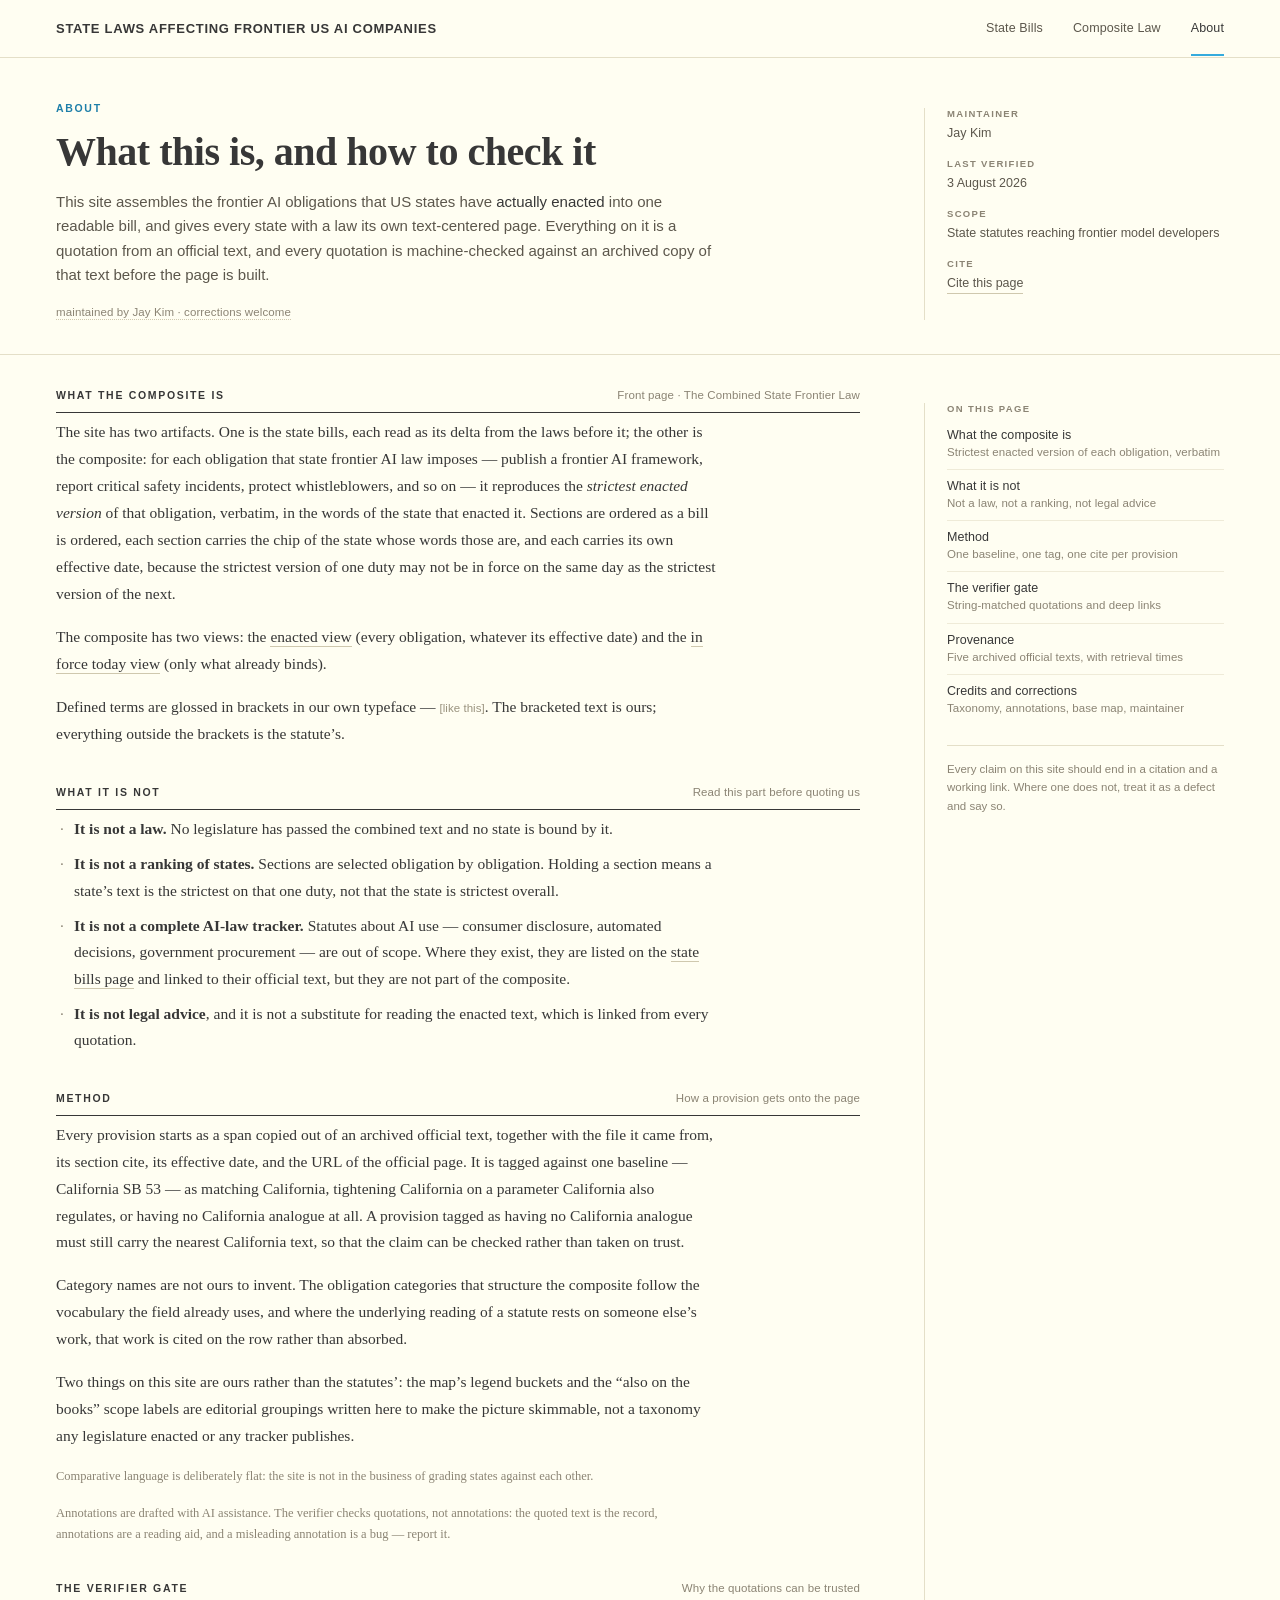
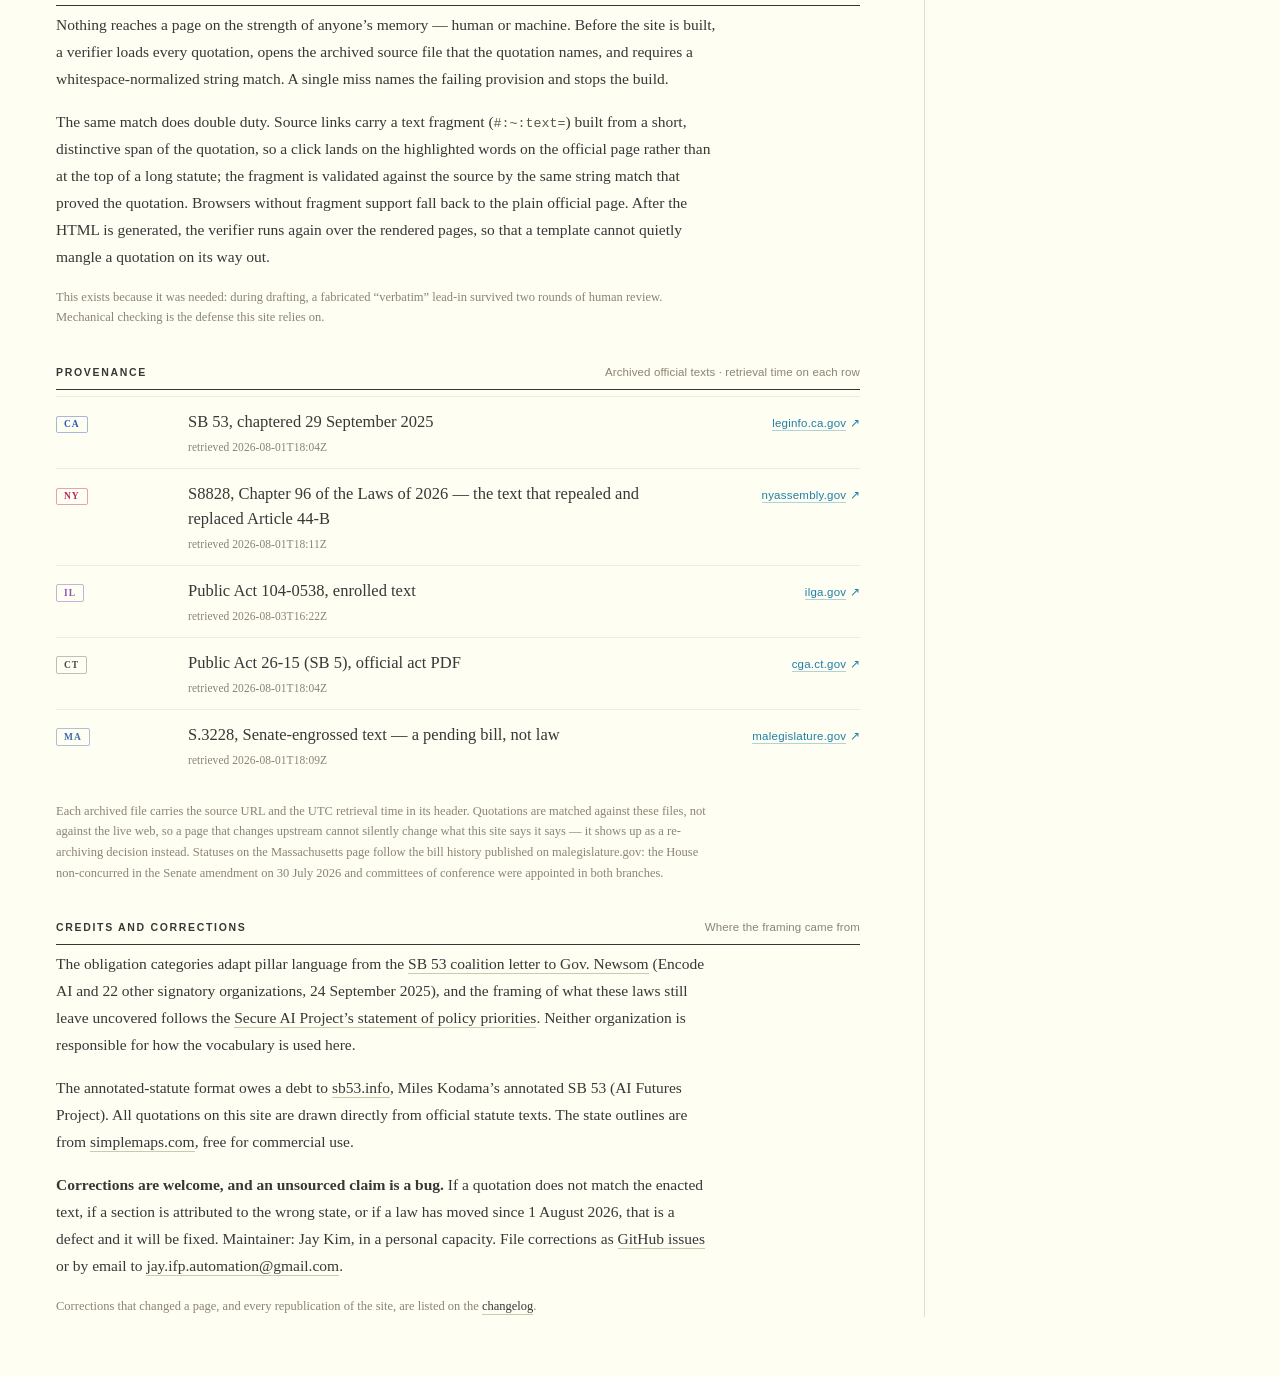
==== about.html @ ce95ef65 "publish: one-way sync from lawmap/v2/site/ (2026-08-03 20:20 EDT)" ====
<!doctype html><html lang="en"><head><meta charset="utf-8">
<meta name="viewport" content="width=device-width, initial-scale=1">
<title>About &mdash; State Laws Affecting Frontier US AI Companies</title>
<meta name="description" content="What the combined state frontier law is and is not, where every quotation comes from, and how the quote verifier works.">
<link rel="stylesheet" href="assets/site.css">
<link rel="stylesheet" href="assets/byline.css">
<link rel="stylesheet" href="assets/mobile.css">
</head><body>

<div class="chrome">
  <div class="wordmark">State&nbsp;Laws Affecting Frontier&nbsp;US AI&nbsp;Companies</div>
  <nav>
    <a class="" href="index.html">State Bills</a>
    <a class="" href="composite.html">Composite Law</a>
    <a class="on" href="about.html">About</a>
  </nav>
</div>

<div class="mast">
  <div>
    <div class="eyebrow">About</div>
    <h1>What this is, and how to check it</h1>
    <div class="dek">This site assembles the frontier AI obligations that US states have <b>actually enacted</b> into one readable bill, and gives every state with a law its own text-centered page. Everything on it is a quotation from an official text, and every quotation is machine-checked against an archived copy of that text before the page is built.</div>
  <div class="byline" id="fb-byline">
  <button class="byline-t" id="fb-open" type="button" aria-expanded="false">maintained by Jay Kim &middot; corrections welcome</button>
  <div class="byline-card">
    <div class="byline-who">Jay Kim</div>
    <p class="byline-creed">An unsourced claim is a bug.</p>
    <p class="byline-ways"><a href="https://github.com/JayIoAurelius/frontier-ai-state-laws/issues">File a GitHub issue</a><span class="sep">&middot;</span><a href="mailto:jay.ifp.automation@gmail.com">jay.ifp.automation@gmail.com</a></p>
    <label class="byline-lab" for="fb-text">Or send a note from this page</label>
    <textarea id="fb-text" rows="3" placeholder="What is wrong, and where?"></textarea>
    <input id="fb-hp" type="text" tabindex="-1" autocomplete="off" aria-hidden="true">
    <button class="byline-send" id="fb-send" type="button">Send</button>
    <p class="byline-status" id="fb-status" role="status" aria-live="polite"></p>
  </div>
</div>
  </div>
  <dl class="meta">
    <dt>Maintainer</dt><dd>Jay Kim</dd>
    <dt>Last verified</dt><dd data-verified-stamp>1 August 2026</dd>
    <dt>Scope</dt><dd>State statutes reaching frontier model developers</dd>
    <dt>Cite</dt><dd><details class="citeblk">
  <summary class="cite-t">Cite this page</summary>
  <div class="cite-body">
    <p class="cite-line" id="cite-line">Frontier State Law (frontierstatelaw.com), What this is, and how to check it, verified <span data-verified-stamp>1 August 2026</span><span data-accessed-stamp hidden></span>. https://frontierstatelaw.com/about.html</p>
    <button class="citecopy" type="button" data-copy-target="cite-line">Copy citation</button>
    <pre class="cite-bib" id="cite-bib">@misc{frontierstatelaw-about,
  author  = {{Frontier State Law}},
  title   = {What this is, and how to check it},
  year    = {2026},
  url     = {https://frontierstatelaw.com/about.html},
  note    = {Verified <span data-verified-stamp>1 August 2026</span>},<span data-accessed-line hidden></span>
}</pre>
    <button class="citecopy" type="button" data-copy-target="cite-bib">Copy BibTeX</button>
  </div>
</details></dd>
  </dl>
</div>

<div class="board">
  <div>

    <div class="block" id="is">
      <div class="sec-label"><h2>What the composite is</h2>
        <span>Front page &middot; The Combined State Frontier Law</span></div>
      <div class="prose">
        <p>The site has two artifacts. One is the state bills, each read as its delta from the laws before it; the other is the composite: for each obligation that state frontier AI law imposes &mdash; publish a frontier AI framework, report critical safety incidents, protect whistleblowers, and so on &mdash; it reproduces the <em>strictest enacted version</em> of that obligation, verbatim, in the words of the state that enacted it. Sections are ordered as a bill is ordered, each section carries the chip of the state whose words those are, and each carries its own effective date, because the strictest version of one duty may not be in force on the same day as the strictest version of the next.</p>
        <p>The composite has two views: the <a href="composite.html">enacted view</a> (every obligation, whatever its effective date) and the <a href="in-force.html">in force today view</a> (only what already binds).</p>
        <p>Defined terms are glossed in brackets in our own typeface &mdash; <span class="gloss">[like this]</span>. The bracketed text is ours; everything outside the brackets is the statute&rsquo;s.</p>
      </div>
    </div>

    <div class="block" id="isnot">
      <div class="sec-label"><h2>What it is not</h2><span>Read this part before quoting us</span></div>
      <div class="prose">
        <ul>
          <li><b>It is not a law.</b> No legislature has passed the combined text and no state is bound by it.</li>
          <li><b>It is not a ranking of states.</b> Sections are selected obligation by obligation. Holding a section means a state&rsquo;s text is the strictest on that one duty, not that the state is strictest overall.</li>
          <li><b>It is not a complete AI-law tracker.</b> Statutes about AI use &mdash; consumer disclosure, automated decisions, government procurement &mdash; are out of scope. Where they exist, they are listed on the <a href="index.html">state bills page</a> and linked to their official text, but they are not part of the composite.</li>
          <li><b>It is not legal advice</b>, and it is not a substitute for reading the enacted text, which is linked from every quotation.</li>
        </ul>
      </div>
    </div>

    <div class="block" id="method">
      <div class="sec-label"><h2>Method</h2><span>How a provision gets onto the page</span></div>
      <div class="prose">
        <p>Every provision starts as a span copied out of an archived official text, together with the file it came from, its section cite, its effective date, and the URL of the official page. It is tagged against one baseline &mdash; California SB 53 &mdash; as matching California, tightening California on a parameter California also regulates, or having no California analogue at all. A provision tagged as having no California analogue must still carry the nearest California text, so that the claim can be checked rather than taken on trust.</p>
        <p>Category names are not ours to invent. The obligation categories that structure the composite follow the vocabulary the field already uses, and where the underlying reading of a statute rests on someone else&rsquo;s work, that work is cited on the row rather than absorbed.</p>
        <p>Two things on this site are ours rather than the statutes&rsquo;: the map&rsquo;s legend buckets and the &ldquo;also on the books&rdquo; scope labels are editorial groupings written here to make the picture skimmable, not a taxonomy any legislature enacted or any tracker publishes.</p>
        <p class="small">Comparative language is deliberately flat: the site is not in the business of grading states against each other.</p>
        <p class="small">Annotations are drafted with AI assistance. The verifier checks quotations, not annotations: the quoted text is the record, annotations are a reading aid, and a misleading annotation is a bug &mdash; report it.</p>
      </div>
    </div>

    <div class="block" id="gate">
      <div class="sec-label"><h2>The verifier gate</h2><span>Why the quotations can be trusted</span></div>
      <div class="prose">
        <p>Nothing reaches a page on the strength of anyone&rsquo;s memory &mdash; human or machine. Before the site is built, a verifier loads every quotation, opens the archived source file that the quotation names, and requires a whitespace-normalized string match. A single miss names the failing provision and stops the build.</p>
        <p>The same match does double duty. Source links carry a text fragment (<code>#:~:text=</code>) built from a short, distinctive span of the quotation, so a click lands on the highlighted words on the official page rather than at the top of a long statute; the fragment is validated against the source by the same string match that proved the quotation. Browsers without fragment support fall back to the plain official page. After the HTML is generated, the verifier runs again over the rendered pages, so that a template cannot quietly mangle a quotation on its way out.</p>
        <p class="small">This exists because it was needed: during drafting, a fabricated &ldquo;verbatim&rdquo; lead-in survived two rounds of human review. Mechanical checking is the defense this site relies on.</p>
      </div>
    </div>

    <div class="block" id="provenance">
      <div class="sec-label"><h2>Provenance</h2>
        <span>Archived official texts &middot; retrieval time on each row</span></div>

      <div class="sum-row">
        <div><span class="chip ca">CA</span></div>
        <div class="sum-t">SB 53, chaptered 29 September 2025
          <span class="sub">retrieved 2026-08-01T18:04Z</span></div>
        <a class="sum-l" href="https://leginfo.legislature.ca.gov/faces/billTextClient.xhtml?bill_id=202520260SB53"><u>leginfo.ca.gov</u> &#8599;</a>
      </div>

      <div class="sum-row">
        <div><span class="chip ny">NY</span></div>
        <div class="sum-t">S8828, Chapter 96 of the Laws of 2026 &mdash; the text that repealed and replaced Article 44-B
          <span class="sub">retrieved 2026-08-01T18:11Z</span></div>
        <a class="sum-l" href="https://nyassembly.gov/leg/?default_fld=&amp;leg_video=&amp;bn=S08828&amp;term=2025&amp;Text=Y"><u>nyassembly.gov</u> &#8599;</a>
      </div>

      <div class="sum-row">
        <div><span class="chip il">IL</span></div>
        <div class="sum-t">Public Act 104-0538, enrolled text
          <span class="sub">retrieved 2026-08-03T16:22Z</span></div>
        <a class="sum-l" href="https://www.ilga.gov/documents/legislation/PublicActs/104/104-0538.htm"><u>ilga.gov</u> &#8599;</a>
      </div>

      <div class="sum-row">
        <div><span class="chip ct">CT</span></div>
        <div class="sum-t">Public Act 26-15 (SB 5), official act PDF
          <span class="sub">retrieved 2026-08-01T18:04Z</span></div>
        <a class="sum-l" href="https://www.cga.ct.gov/2026/ACT/PA/PDF/2026PA-00015-R00SB-00005-PA.PDF"><u>cga.ct.gov</u> &#8599;</a>
      </div>

      <div class="sum-row">
        <div><span class="chip ma">MA</span></div>
        <div class="sum-t">S.3228, Senate-engrossed text &mdash; a pending bill, not law
          <span class="sub">retrieved 2026-08-01T18:09Z</span></div>
        <a class="sum-l" href="https://malegislature.gov/Bills/194/S3228/Senate/Bill/Text"><u>malegislature.gov</u> &#8599;</a>
      </div>

      <div class="prose" style="margin-top:20px">
        <p class="small">Each archived file carries the source URL and the UTC retrieval time in its header. Quotations are matched against these files, not against the live web, so a page that changes upstream cannot silently change what this site says it says &mdash; it shows up as a re-archiving decision instead. Statuses on the Massachusetts page follow the bill history published on malegislature.gov: the House non-concurred in the Senate amendment on 30 July 2026 and committees of conference were appointed in both branches.</p>
      </div>
    </div>

    <div class="block" id="credits">
      <div class="sec-label"><h2>Credits and corrections</h2><span>Where the framing came from</span></div>
      <div class="prose">
        <p>The obligation categories adapt pillar language from the <a href="https://encodeai.org/wp-content/uploads/2025/09/SB-53-Coalition-Letter-9_24_2025.pdf">SB 53 coalition letter to Gov. Newsom</a> (Encode AI and 22 other signatory organizations, 24 September 2025), and the framing of what these laws still leave uncovered follows the <a href="https://secureaiproject.org/about">Secure AI Project&rsquo;s statement of policy priorities</a>. Neither organization is responsible for how the vocabulary is used here.</p>
        <p>The annotated-statute format owes a debt to <a href="https://sb53.info/">sb53.info</a>, Miles Kodama&rsquo;s annotated SB 53 (AI Futures Project). All quotations on this site are drawn directly from official statute texts. The state outlines are from <a href="https://simplemaps.com/resources/svg-license">simplemaps.com</a>, free for commercial use.</p>
        <p><b>Corrections are welcome, and an unsourced claim is a bug.</b> If a quotation does not match the enacted text, if a section is attributed to the wrong state, or if a law has moved since 1 August 2026, that is a defect and it will be fixed. Maintainer: Jay Kim, in a personal capacity. File corrections as <a href="https://github.com/JayIoAurelius/frontier-ai-state-laws/issues">GitHub issues</a> or by email to <a href="mailto:jay.ifp.automation@gmail.com">jay.ifp.automation@gmail.com</a>.</p>
        <p class="small">Corrections that changed a page, and every republication of the site, are listed on the <a href="changelog.html">changelog</a>.</p>
      </div>
    </div>

  </div>

  <div class="legend">
    <h3>On this page</h3>
    <a class="jump" href="#is">What the composite is
      <span class="w">Strictest enacted version of each obligation, verbatim</span></a>
    <a class="jump" href="#isnot">What it is not
      <span class="w">Not a law, not a ranking, not legal advice</span></a>
    <a class="jump" href="#method">Method
      <span class="w">One baseline, one tag, one cite per provision</span></a>
    <a class="jump" href="#gate">The verifier gate
      <span class="w">String-matched quotations and deep links</span></a>
    <a class="jump" href="#provenance">Provenance
      <span class="w">Five archived official texts, with retrieval times</span></a>
    <a class="jump" href="#credits">Credits and corrections
      <span class="w">Taxonomy, annotations, base map, maintainer</span></a>
    <div class="lnote">Every claim on this site should end in a citation and a working link. Where one does not, treat it as a defect and say so.</div>
  </div>
</div>

<script id="feedback">
(function () {
  var root = document.getElementById("fb-byline");
  var trig = document.getElementById("fb-open");
  if (root && trig && root.classList && root.contains) {
    /* Take the open state off the CSS: .byline-js turns the hover and
       focus-within rules off, so nothing fights the toggle. */
    root.classList.add("byline-js");
    var open = false;
    var setOpen = function (next) {
      open = next;
      if (next) { root.classList.add("is-open"); } else { root.classList.remove("is-open"); }
      trig.setAttribute("aria-expanded", next ? "true" : "false");
    };
    trig.addEventListener("click", function () { setOpen(!open); });
    document.addEventListener("click", function (e) {
      // The trigger's own handler has already run; the card is inside root, so
      // this closes on outside clicks only.
      if (open && !root.contains(e.target)) { setOpen(false); }
    });
    document.addEventListener("keydown", function (e) {
      if (open && (e.key === "Escape" || e.key === "Esc")) { setOpen(false); trig.focus(); }
    });
  }

  var box = document.getElementById("fb-text");
  var send = document.getElementById("fb-send");
  var out = document.getElementById("fb-status");
  var hp = document.getElementById("fb-hp");
  if (!box || !send || !out || typeof fetch !== "function") return;
  var FAILED = 'Could not send. Please <a href="https://github.com/JayIoAurelius/frontier-ai-state-laws/issues">file a GitHub issue</a>'
    + ' or email <a href="mailto:jay.ifp.automation@gmail.com">jay.ifp.automation@gmail.com</a>.';
  send.addEventListener("click", function () {
    var comment = box.value.trim();
    if (!comment) { out.textContent = "Type a note first."; return; }
    send.disabled = true;
    out.textContent = "Sending\u2026";
    fetch("https://jayiomini.tail2094be.ts.net:8443/feedback", {
      method: "POST",
      headers: { "Content-Type": "application/json" },
      body: JSON.stringify({
        page: location.pathname,
        section: null,
        comment: comment,
        website: hp ? hp.value : ""
      })
    }).then(function (r) {
      return r.json().then(function (d) { return r.ok && d && d.ok === true; },
        function () { return false; });
    }).catch(function () {
      return false;
    }).then(function (accepted) {
      if (accepted) {
        box.value = "";
        out.textContent = "Sent \u2014 thank you.";
      } else {
        out.innerHTML = FAILED;
      }
      send.disabled = false;
    });
  });
})();
</script>
<script id="verified">
(function () {
  var MONTHS = ["January", "February", "March", "April", "May", "June", "July",
    "August", "September", "October", "November", "December"];
  function longDate(iso) {
    var m = /^(\d{4})-(\d{2})-(\d{2})$/.exec(iso || "");
    if (!m) return null;
    var mo = MONTHS[Number(m[2]) - 1];
    return mo ? Number(m[3]) + " " + mo + " " + m[1] : null;
  }
  fetch("/verified.json", { cache: "no-store" })
    .then(function (r) { return r.ok ? r.json() : null; })
    .then(function (j) {
      if (!j) return;
      var d = longDate(j.last_verified);
      if (d) {
        var stamps = document.querySelectorAll("[data-verified-stamp]");
        for (var i = 0; i < stamps.length; i++) stamps[i].textContent = d;
      }
      if (j.ma_status) {
        var chips = document.querySelectorAll("[data-ma-status]");
        for (var k = 0; k < chips.length; k++)
          chips[k].setAttribute("title", j.ma_status);
      }
    })
    .catch(function () {});
})();
</script>
<script id="cite">
(function () {
  var MONTHS = ["January", "February", "March", "April", "May", "June", "July",
    "August", "September", "October", "November", "December"];
  var now = new Date();
  var pad = function (n) { return (n < 10 ? "0" : "") + n; };
  var human = now.getDate() + " " + MONTHS[now.getMonth()] + " " + now.getFullYear();
  var iso = now.getFullYear() + "-" + pad(now.getMonth() + 1) + "-" + pad(now.getDate());
  var show = function (sel, value) {
    var all = document.querySelectorAll(sel);
    for (var i = 0; i < all.length; i++) {
      all[i].textContent = value;
      all[i].removeAttribute("hidden");
    }
  };
  show("[data-accessed-stamp]", ", accessed " + human);
  show("[data-accessed-line]", "\n  urldate = {" + iso + "},");

  if (!navigator.clipboard) return;
  var buttons = document.querySelectorAll("button[data-copy-target]");
  Array.prototype.forEach.call(buttons, function (b) {
    b.addEventListener("click", function () {
      var target = document.getElementById(b.getAttribute("data-copy-target"));
      if (!target) return;
      navigator.clipboard.writeText(target.textContent.trim()).then(function () {
        if (b.dataset.busy) return;
        b.dataset.busy = "1";
        var was = b.textContent;
        b.textContent = "Copied";
        setTimeout(function () { b.textContent = was; delete b.dataset.busy; }, 1600);
      });
    });
  });
})();
</script>
</body></html>
---- assets/site.css ----
/* ==========================================================================
   LAWMAP v2 — frozen design system.
   Extracted (not invented) from mockups/mock1e_composite.html (composite),
   mock3e_textspine.html (bill page), mock4b_map.html (map), mock_shared.css.
   PNG ground truth: mock1e.png, mock3e.png, mock4b.png.
   Typography per Inputs/IFP_Brand/BRAND.md: Tiempos Text = statute + display,
   Söhne = navigation, labels, chips, anything editorial (never statute text).
   Fonts are licensed and gitignored: referenced by relative path out of the
   ========================================================================== */


/* ---------- tokens (IFP palette: off-white #FFFEF2, rich black #373737,
   light blue #41C4FC/#35ABDD, dark blue #2658B9, mulberry #B52964) ---------- */
:root{
  --off:#FFFEF2; --panel:#F7F4E2; --ink:#373737;
  --ink-2:#5C574C; --ink-3:#8B8474; --rule:#E4DFC8; --rule-2:#EFEBD8;
  --blue:#41C4FC; --blue-d:#35ABDD; --blue-ink:#1E7FA9;
  --ca:#2658B9; --ny:#B52964; --il:#8A56B5; --ct:#4A4A4A; --ma:#3F6BAE; --green:#3F7A4E;
  --m-full:#3F6BAE; --m-on:#2E5B9E; --m-partial:#9DB6D9; --m-usage:#C3BBA6; --m-none:#EDE8D2;
  --railw:128px; --railgap:22px;              /* bill pages override to 132/24 */
}
*{margin:0;padding:0;box-sizing:border-box;}
html{-webkit-font-smoothing:antialiased;}
body{max-width:1440px;margin:0 auto;background:var(--off);color:var(--ink);
  font-family:'Sohne',-apple-system,sans-serif;font-size:14px;}

/* ---------- site chrome / nav (templates/nav.html) ---------- */
.chrome{display:flex;align-items:center;justify-content:space-between;
  height:58px;padding:0 56px;border-bottom:1px solid var(--rule);}
.wordmark{font-weight:600;font-size:13px;letter-spacing:.055em;text-transform:uppercase;color:var(--ink);}
.wordmark .thin{font-weight:400;color:var(--ink-3);letter-spacing:.055em;}
nav{display:flex;gap:30px;align-items:center;}
nav a{font-size:12.5px;color:var(--ink-2);text-decoration:none;letter-spacing:.01em;
  padding:20px 0 19px;border-bottom:2px solid transparent;}
nav a.on{color:var(--ink);font-weight:500;border-bottom-color:var(--blue-d);}
nav a.mute{color:var(--ink-3);}

/* ---------- masthead ---------- */
.mast{display:grid;grid-template-columns:1fr 300px;gap:64px;
  padding:44px 56px 34px;border-bottom:1px solid var(--rule);}
.mast.tight{padding:40px 56px 32px;}            /* bill pages */
.eyebrow{font-size:10.5px;font-weight:600;letter-spacing:.16em;text-transform:uppercase;
  color:var(--blue-ink);margin-bottom:16px;}
.mast.tight .eyebrow{margin-bottom:14px;}
h1{font-family:'Tiempos',Georgia,serif;font-weight:700;font-size:40px;line-height:1.1;
  letter-spacing:-.012em;margin-bottom:16px;}
h1.bill{font-size:38px;line-height:1.12;margin-bottom:14px;
  display:flex;align-items:baseline;gap:16px;flex-wrap:wrap;}
h1 .thin{font-weight:400;color:var(--ink-2);}
.dek{font-size:15px;line-height:1.62;color:var(--ink-2);max-width:660px;font-weight:400;}
.dek b{font-weight:500;color:var(--ink);}
.subdek{font-size:13px;line-height:1.6;color:var(--ink-3);max-width:660px;}
.statusline{margin:-4px 0 14px;}
.status{font-family:'Sohne';font-size:9.5px;font-weight:600;letter-spacing:.13em;
  text-transform:uppercase;color:var(--green);border:1px solid rgba(63,122,78,.42);
  background:rgba(63,122,78,.10);padding:4px 9px 3px;border-radius:2px;}
.status.live{color:var(--blue-ink);border-color:rgba(30,127,169,.42);background:rgba(65,196,252,.10);}
.entries{margin-top:20px;padding-top:14px;border-top:1px solid var(--rule-2);max-width:660px;}
.entries dt{font-size:9.5px;font-weight:600;letter-spacing:.14em;text-transform:uppercase;
  color:var(--ink-3);margin-bottom:8px;}
.entries .row{display:flex;flex-wrap:wrap;align-items:baseline;gap:0 4px;font-size:12.5px;}
.entries a{color:var(--ink-2);text-decoration:none;border-bottom:1px solid #CFC8AE;
  padding-bottom:1px;letter-spacing:.005em;}
.entries a.soon{color:var(--ink-3);border-bottom-style:dashed;border-bottom-color:#D8D1B8;}
.entries .sep{color:#C6BFA6;padding:0 4px;}
.entries .conf{font-size:11px;color:var(--ink-3);letter-spacing:.02em;}
.meta{border-left:1px solid var(--rule);padding-left:22px;margin-top:6px;}
.meta dt{font-size:9.5px;font-weight:600;letter-spacing:.14em;text-transform:uppercase;
  color:var(--ink-3);margin-bottom:5px;}
.meta dd{font-size:12.5px;color:var(--ink-2);line-height:1.45;margin-bottom:16px;}
.meta dd:last-child{margin-bottom:0;}

/* ---------- section labels ---------- */
.sec-label{display:flex;justify-content:space-between;align-items:baseline;
  padding-bottom:11px;border-bottom:1px solid var(--ink);margin-bottom:12px;}
.sec-label h2{font-size:10.5px;font-weight:600;letter-spacing:.16em;text-transform:uppercase;color:var(--ink);}
.sec-label span{font-size:11.5px;color:var(--ink-3);letter-spacing:.01em;}

/* ---------- delta-first summary + one-line strips (same register) ---------- */
.summary{padding:34px 56px 36px;border-bottom:1px solid var(--rule);}
.sum-head{display:flex;justify-content:space-between;align-items:baseline;max-width:1160px;margin-bottom:6px;}
.sum-head h2{font-size:10.5px;font-weight:600;letter-spacing:.16em;text-transform:uppercase;color:var(--ink);}
.sum-head span{font-size:11.5px;color:var(--ink-3);letter-spacing:.01em;}
.sum-lede{font-family:'Tiempos',Georgia,serif;font-size:20.5px;line-height:1.45;
  letter-spacing:-.004em;color:var(--ink);max-width:1180px;margin:15px 0 24px;}
.sum-row{display:grid;grid-template-columns:112px 1fr 152px;gap:0 20px;align-items:baseline;
  max-width:1160px;padding:13px 0 12px;border-top:1px solid var(--rule-2);}
.sum-row:first-of-type{border-top:1px solid var(--rule);}
.sum-row.hi + .sum-row{border-top:none;}
.sum-row.hi .sum-t{font-size:17.5px;}
.sum-t{font-family:'Tiempos',Georgia,serif;font-size:16.5px;line-height:1.5;color:var(--ink);}
.sum-t i{font-style:italic;color:var(--ink-2);}
.sum-t .sub{display:block;font-family:'Sohne';font-size:11.5px;line-height:1.5;
  color:var(--ink-3);margin-top:4px;letter-spacing:.005em;}
.sum-l{text-align:right;font-size:11.5px;letter-spacing:.02em;color:var(--blue-ink);
  text-decoration:none;white-space:nowrap;}
.sum-l u{text-decoration:none;border-bottom:1px solid rgba(30,127,169,.35);padding-bottom:1px;}
/* "also on the books" strip (ruling 17): quieter than a summary block, same rows */
.strip{padding:26px 56px 40px;}
.strip .sum-row{padding:11px 0 10px;}
.strip .sum-t{font-size:14.5px;}
.strip-note{max-width:1160px;margin-top:14px;padding-top:12px;border-top:1px solid var(--rule-2);
  font-size:11.5px;line-height:1.6;color:var(--ink-3);}

/* ---------- split view (composite + bill pages) ---------- */
.split{display:grid;grid-template-columns:3fr 2fr;} /* 864:576 of the 1440 mock, fluid below it */
.split.bill{--railw:132px;--railgap:24px;}
.left{padding:40px 60px 56px 56px;}
.right{padding:40px 56px 56px 44px;background:var(--panel);border-left:1px solid var(--rule);
  position:sticky;top:0;align-self:start;height:100vh;overflow-y:auto;overscroll-behavior:contain;}

/* ---------- the bill (composite head) ---------- */
.bill-head{text-align:center;padding:0 40px 22px 150px;}
.act{font-family:'Tiempos',Georgia,serif;font-size:17px;line-height:1.55;color:var(--ink);}
.act .sc{font-variant-caps:all-small-caps;letter-spacing:.07em;font-weight:700;}
.assembled{font-size:11.5px;line-height:1.6;color:var(--ink-3);margin:12px auto 0;max-width:470px;letter-spacing:.005em;}
.dbl{border-top:1px solid var(--ink);border-bottom:1px solid var(--ink);height:3px;margin-bottom:34px;opacity:.55;}

/* ---------- statute sections ---------- */
.sec{display:grid;grid-template-columns:var(--railw) 1fr;gap:var(--railgap);
  padding:14px 20px 16px 0;margin:0 0 6px -20px;border-radius:2px;position:relative;}
.split.bill .sec{padding:16px 20px 18px 0;margin-bottom:4px;}
.rail{display:flex;flex-direction:column;align-items:flex-end;text-align:right;padding-top:2px;}
.secno{font-size:10.5px;font-weight:600;letter-spacing:.13em;text-transform:uppercase;
  color:var(--ink-3);white-space:nowrap;}
.rail .chip{margin-top:8px;}
.rail .chip.eff{margin-top:5px;}
.leg{font-family:'Tiempos',Georgia,serif;font-size:15.5px;line-height:1.74;color:var(--ink);max-width:598px;}
.split.bill .leg{max-width:620px;}
.leg .rin{font-weight:700;}
/* editorial gloss on a defined term — Sohne, never statute text (ruling 12) */
.gloss{font-family:'Sohne',-apple-system,sans-serif;font-size:11.5px;line-height:1;
  color:#9A937F;letter-spacing:.004em;font-weight:400;}
.gloss.tight{white-space:nowrap;}
.contd{display:grid;grid-template-columns:var(--railw) 1fr;gap:var(--railgap);margin-top:26px;
  padding-top:18px;border-top:1px solid var(--rule);}
.contd .secno{color:#9C9584;text-align:right;}
.contd p{font-size:12.5px;line-height:1.65;color:var(--ink-3);max-width:610px;}

/* ---------- chips ----------
   Tag hierarchy (BUILD_SPEC §3): solid purple NEW — NO CA ANALOGUE  >
   outline blue TIGHTENS CA  >  gray MATCHES.  Provision `tag` -> class:
     NEW_NO_CA_ANALOGUE -> .chip.newf   (alias .chip.tag-new)
     TIGHTENS_CA        -> .chip.vs     (alias .chip.tag-tightens)
     MATCHES            -> .chip.same   (alias .chip.tag-matches)
     BASELINE           -> .chip.ca     (alias .chip.tag-baseline)
   .chip.new is the quieter outline-purple NEW used outside the promoted band. */
.chip{display:inline-block;font-family:'Sohne';font-size:9.5px;font-weight:600;
  letter-spacing:.1em;text-transform:uppercase;padding:2.5px 7px 2px;border-radius:2px;
  border:1px solid;line-height:1.2;}
.chip.ca,.chip.tag-baseline{color:var(--ca);border-color:rgba(38,88,185,.42);}
.chip.ny{color:var(--ny);border-color:rgba(181,41,100,.42);}
.chip.il{color:var(--il);border-color:rgba(138,86,181,.45);}
.chip.ct{color:var(--ct);border-color:rgba(74,74,74,.35);}
.chip.ma{color:var(--ma);border-color:rgba(63,107,174,.42);}
/* effective-date chips — outline only, uncolored, quieter than the state chip */
.chip.eff{font-weight:500;letter-spacing:.085em;color:#9C9584;border-color:#D9D2BA;background:transparent;}
.chip.eff.live{color:var(--green);border-color:rgba(63,122,78,.34);}
/* tag chips wrap to two lines inside the rail, so they carry their own metrics */
.chip.vs,.chip.same,.chip.new,.chip.newf,.chip.scope,
.chip.tag-tightens,.chip.tag-matches,.chip.tag-new{
  padding:3px 7px 2.5px;line-height:1.5;max-width:132px;text-align:center;}
.chip.vs,.chip.tag-tightens{color:var(--ca);border-color:rgba(38,88,185,.42);}
.chip.same,.chip.tag-matches,.chip.scope{color:#9C9584;border-color:#C3BCA6;}
.chip.new{color:var(--il);border-color:rgba(138,86,181,.45);background:rgba(138,86,181,.09);}
.chip.newf,.chip.tag-new{color:#fff;background:var(--il);border-color:var(--il);}
/* An ABSENCE row: what an amended act removed. Struck-through label, no fill,
   muted ink — it must not read as a duty in the way every other chip does. */
.chip.repealed{color:var(--ink-3);border-color:#C3BCA6;background:transparent;
  text-decoration:line-through;text-decoration-thickness:1px;}

/* ---------- register A: EDITORIAL BAND (purple) ----------
   Ours, not the statute's: promotes a NEW — NO CA ANALOGUE provision
   (ruling 15). Never used to mark selection. */
.sec.newhi{background:rgba(138,86,181,.075);margin-bottom:22px;padding-top:18px;padding-bottom:20px;
  border-top:1px solid rgba(138,86,181,.22);border-bottom:1px solid rgba(138,86,181,.22);}
.sec.newhi::before{content:"";position:absolute;left:-20px;top:-1px;bottom:-1px;width:3px;background:var(--il);}
.sec.newhi .secno{color:var(--ink-2);}
.sum-row.hi{position:relative;background:rgba(138,86,181,.105);max-width:1196px;margin:0 -18px;
  padding:17px 18px;border-top:1px solid rgba(138,86,181,.22);border-bottom:1px solid rgba(138,86,181,.22);}
.sum-row.hi::before{content:"";position:absolute;left:0;top:-1px;bottom:-1px;width:3px;background:var(--il);}
.sublab{font-size:9px;font-weight:600;letter-spacing:.09em;text-transform:uppercase;
  color:#8E77AB;margin-top:8px;white-space:nowrap;}
.meaning{grid-column:2;max-width:620px;margin-top:16px;padding-top:13px;
  border-top:1px solid rgba(138,86,181,.24);
  font-family:'Sohne';font-size:12.5px;line-height:1.62;color:var(--ink-3);}

/* ---------- register B: SELECTION STATE (blue) ----------
   Which row the right-hand panel is currently showing, and the identical
   words inside it. Never used to say a provision is new. */
.sec.sel{background:rgba(65,196,252,.085);}
.sec.sel::before{content:"";position:absolute;left:-20px;top:0;bottom:0;width:2px;background:var(--blue-d);}
.sec.sel .chip.il{color:#fff;background:var(--il);border-color:var(--il);}
.sec.sel .chip.vs,.sec.sel .chip.tag-tightens{color:#fff;background:var(--ca);border-color:var(--ca);}
.sec.sel .secno{color:var(--ink-2);}
.sec.hov{background:rgba(55,55,55,.026);}
.sec.hov .secno{color:var(--ink-2);}
.openat{font-size:9px;font-weight:600;letter-spacing:.09em;text-transform:uppercase;
  color:var(--blue-ink);margin-top:9px;white-space:nowrap;}
.hl{background:rgba(65,196,252,.26);box-shadow:0 1px 0 var(--blue-d);padding-bottom:.5px;}

/* ---------- source panel (right half of the split) ---------- */
.p-head{display:flex;align-items:center;gap:10px;margin-bottom:13px;}
.p-eyebrow{font-size:9.5px;font-weight:600;letter-spacing:.16em;text-transform:uppercase;color:var(--blue-ink);}
.p-title{font-family:'Tiempos',Georgia,serif;font-size:20px;font-weight:700;
  line-height:1.25;letter-spacing:-.005em;margin-bottom:7px;}
.p-cite{font-size:12px;color:var(--ink-2);letter-spacing:.005em;}
.p-cite .dot{color:#C6BFA6;padding:0 5px;}
.p-cite a{color:var(--ink-2);text-decoration:none;border-bottom:1px solid #CFC8AE;}
.p-rule{height:1px;background:var(--rule);margin:20px 0;}
.src{font-family:'Tiempos',Georgia,serif;font-size:14.5px;line-height:1.76;color:#7A7364;}
.src .hl{color:var(--ink);}
.note{margin-top:26px;padding-top:18px;border-top:1px solid var(--rule);}
.note h3{font-size:9.5px;font-weight:600;letter-spacing:.14em;text-transform:uppercase;
  color:var(--ink-3);margin-bottom:9px;}
.note p{font-size:13px;line-height:1.62;color:var(--ink-2);}
.note i{font-style:italic;}
.facts{margin-top:24px;padding-top:18px;border-top:1px solid var(--rule);
  display:grid;grid-template-columns:112px 1fr;row-gap:9px;column-gap:14px;}
.facts dt{font-size:9.5px;font-weight:600;letter-spacing:.12em;text-transform:uppercase;
  color:var(--ink-3);padding-top:2px;}
.facts dd{font-size:12.5px;color:var(--ink-2);line-height:1.45;font-variant-numeric:tabular-nums;}

/* ---------- map board ---------- */
.board{display:grid;grid-template-columns:1fr 300px;gap:64px;padding:34px 56px 60px;}
.board .sec-label{margin-bottom:6px;}
.mapwrap{position:relative;max-width:850px;margin:14px auto 0;}
svg.usmap{display:block;width:100%;height:auto;overflow:visible;}
.st{stroke:var(--off);stroke-width:1.1;stroke-linejoin:round;fill:var(--m-none);}
.st.full{fill:var(--m-full);}
.st.partial{fill:var(--m-partial);}
.st.usage{fill:var(--m-usage);}
.st.moving{fill:url(#hatch);stroke:var(--m-full);stroke-width:1.2;stroke-dasharray:3 2.2;}
.st.on{fill:var(--m-on);stroke:var(--blue-d);stroke-width:1.8;}
svg.usmap a{cursor:pointer;}
svg.usmap a:hover .st,svg.usmap a:focus .st{stroke:var(--blue-d);stroke-width:1.8;stroke-dasharray:none;}
svg.usmap a:hover .st.full{fill:var(--m-on);}
.lead{stroke:#BDB6A0;stroke-width:1;fill:none;}
.dot{fill:var(--blue-d);stroke:var(--off);stroke-width:1.4;}
/* hover tooltip — kept from mock4b for a future JS hover layer (no JS in v1) */
.tip{position:absolute;background:var(--off);border:1px solid var(--rule);border-radius:2px;
  box-shadow:0 3px 12px rgba(55,50,40,.10);padding:10px 13px 11px;white-space:nowrap;}
.tip::before{content:"";position:absolute;left:-5px;top:16px;width:8px;height:8px;
  background:var(--off);border-left:1px solid var(--rule);border-bottom:1px solid var(--rule);transform:rotate(45deg);}
.tip .t{font-size:12.5px;font-weight:500;color:var(--ink);letter-spacing:.005em;}
.tip .s{font-size:11.5px;color:var(--ink-3);margin-top:3px;letter-spacing:.005em;}
.tip .go{font-size:9.5px;font-weight:600;letter-spacing:.11em;text-transform:uppercase;
  color:var(--blue-ink);margin-top:8px;}
/* Crop-safe caption: sits under the SVG and inside .mapwrap so a screenshot of
   the map carries the claim's scope and its date (build/test_mapcrop.test.js). */
.mapcap{margin:12px 0 0;padding-top:9px;border-top:1px solid var(--rule-2);
  font-size:11.5px;line-height:1.5;letter-spacing:.005em;color:var(--ink-2);}
.matag{position:absolute;left:100%;top:21.4%;margin-left:10px;white-space:nowrap;
  font-size:9.5px;font-weight:600;letter-spacing:.1em;text-transform:uppercase;
  color:var(--m-full);line-height:1.55;}
.matag em{display:block;font-style:normal;color:var(--ink-3);font-weight:500;letter-spacing:.09em;}
.matag a{color:inherit;text-decoration:none;border-bottom:1px solid rgba(63,107,174,.4);}

/* ---------- legend / right rail list ---------- */
.legend{border-left:1px solid var(--rule);padding-left:22px;margin-top:14px;}
.legend h3{font-size:9.5px;font-weight:600;letter-spacing:.14em;text-transform:uppercase;
  color:var(--ink-3);margin-bottom:14px;}
.lrow{display:grid;grid-template-columns:14px 1fr;gap:11px;align-items:start;
  padding:9px 0;border-top:1px solid var(--rule-2);}
.lrow:first-of-type{border-top:none;padding-top:0;}
.sw{width:14px;height:14px;border-radius:2px;margin-top:2px;background:var(--m-none);}
.sw.full{background:var(--m-full);}
.sw.partial{background:var(--m-partial);}
.sw.usage{background:var(--m-usage);}
.sw.moving{background:var(--m-none);border:1px dashed var(--m-full);
  background-image:repeating-linear-gradient(45deg,rgba(63,107,174,.55) 0 1.5px,transparent 1.5px 4.5px);}
.lrow .n{font-size:12.5px;color:var(--ink);line-height:1.35;letter-spacing:.005em;}
.lrow .w,.jump .w{font-size:11.5px;color:var(--ink-3);line-height:1.4;margin-top:2px;display:block;}
/* jump list — same rail, no swatches (the swatches mean map status, nothing else) */
.jump{display:block;padding:9px 0;border-top:1px solid var(--rule-2);font-size:12.5px;
  color:var(--ink);text-decoration:none;letter-spacing:.005em;}
.jump:first-of-type{border-top:none;padding-top:0;}
.jump:hover,.jump:hover .w{color:var(--blue-ink);}
.lnote{margin-top:20px;padding-top:14px;border-top:1px solid var(--rule);
  font-size:11.5px;line-height:1.6;color:var(--ink-3);}

/* ---------- prose (About) — Tiempos body on off-white, per BRAND.md ---------- */
.page{padding:34px 56px 60px;}
.prose{max-width:660px;}
.prose p{font-family:'Tiempos',Georgia,serif;font-size:15.5px;line-height:1.74;
  color:var(--ink);margin-bottom:16px;}
.prose p:last-child{margin-bottom:0;}
.prose p.small{font-family:'Sohne';font-size:12.5px;line-height:1.65;color:var(--ink-3);}
.prose ul{list-style:none;margin:0 0 18px;}
.prose li{font-family:'Tiempos',Georgia,serif;font-size:15.5px;line-height:1.7;
  color:var(--ink);padding-left:18px;position:relative;margin-bottom:9px;}
.prose li::before{content:"·";position:absolute;left:4px;color:var(--ink-3);}
.prose a{color:var(--ink);text-decoration:none;border-bottom:1px solid #CFC8AE;padding-bottom:1px;}
.prose a:hover{border-bottom-color:var(--blue-d);}
.prose code{font-family:ui-monospace,Menlo,monospace;font-size:.86em;color:var(--ink-2);}
.prose h3{font-family:'Sohne';font-size:10.5px;font-weight:600;letter-spacing:.16em;
  text-transform:uppercase;color:var(--ink);margin:26px 0 10px;}
.block{margin-bottom:38px;}
.block:last-child{margin-bottom:0;}

/* ---------- landscape table (map page) ----------
   The five bill pages compared on the statutes' own terms. Same type scale and
   rules as .sum-row, laid out as a table because five columns of statutory
   detail are a table; nothing here introduces a colour or a size site.css does
   not already define. Pinned by build/test_landscape.test.js. */
/* Quiet cross-reference line (the inversion, 2026-08-03): the scriptless path
   from the front page to the composite. Sized below the section caption on
   purpose — it is a way out for a reader who arrived by an old link, not a
   second invitation competing with the table. */
.xref{font-size:11.5px;line-height:1.6;color:var(--ink-3);margin-bottom:10px;}
.xref a{color:var(--ink-2);text-decoration:underline;text-underline-offset:2px;
  text-decoration-color:var(--rule);}
.xref a:hover{color:var(--blue-ink);}
.lscape{max-width:1160px;}
.lst{width:100%;border-collapse:collapse;table-layout:fixed;}
.lst th,.lst td{vertical-align:top;text-align:left;padding:12px 16px 13px 0;
  border-top:1px solid var(--rule-2);}
.lst thead th{border-top:none;border-bottom:1px solid var(--rule);padding-top:0;
  font-size:9.5px;font-weight:600;letter-spacing:.14em;text-transform:uppercase;
  color:var(--ink-3);}
.lst td{font-size:12px;line-height:1.55;color:var(--ink-2);letter-spacing:.004em;}
.lst td b{font-weight:600;color:var(--ink);}
.lst-law{width:19%;font-family:'Tiempos',Georgia,serif;font-size:14px;
  line-height:1.4;font-weight:400;color:var(--ink);}
.lst-law .chip{margin-bottom:6px;}
/* The delta sentence, under the law name (the inversion, 2026-08-03): the
   community's own one-line format for what a bill adds. Back to the body sans
   at caption size, so it reads as a claim about the law rather than as part of
   the law's title, and so the serif name still leads the scan. */
.lst-delta{margin-top:7px;font-family:'Sohne',-apple-system,sans-serif;
  font-size:11.5px;line-height:1.5;font-weight:400;color:var(--ink-2);
  letter-spacing:.004em;}
.lst-law a{color:var(--ink);text-decoration:none;
  border-bottom:1px solid rgba(30,127,169,.35);}
.lst-law a:hover{color:var(--blue-ink);}
.lst thead th:nth-child(2),.lst thead th:nth-child(3){width:20%;}
.lst thead th:nth-child(4){width:23%;}
.lst thead th:nth-child(5){width:18%;padding-right:0;}
.lst td:last-child{padding-right:0;}
/* Not law: the row is greyed and rule-marked so the status is visible before
   the status column is read. It is not a grade — it is the same not-law
   treatment the composite's status line uses. */
.lst tr.notlaw td,.lst tr.notlaw th{color:var(--ink-3);background:rgba(55,55,55,.022);}
.lst tr.notlaw .lst-law{position:relative;}
.lst tr.notlaw .lst-law::before{content:"";position:absolute;left:-10px;top:12px;
  bottom:12px;width:2px;background:var(--m-usage);}

/* ---------- cite this page ----------
   A quiet meta-list row that costs one line until it is opened. Same type and
   ink as the rest of .meta; the payloads sit on the panel fill so they read as
   things to copy rather than as prose. Pinned by build/test_cite.test.js. */
.citeblk{margin-top:2px;}
.cite-t{cursor:pointer;list-style:none;font-size:12.5px;color:var(--ink-2);
  border-bottom:1px solid #CFC8AE;display:inline-block;}
.cite-t::-webkit-details-marker{display:none;}
.cite-t:hover{color:var(--blue-ink);border-bottom-color:var(--blue-d);}
.cite-body{margin-top:10px;}
.cite-line{font-size:11.5px;line-height:1.55;color:var(--ink-2);
  background:var(--panel);border:1px solid var(--rule-2);padding:8px 9px;
  word-break:break-word;}
.cite-bib{font-family:ui-monospace,SFMono-Regular,Menlo,monospace;font-size:10.5px;
  line-height:1.5;color:var(--ink-2);background:var(--panel);
  border:1px solid var(--rule-2);padding:8px 9px;margin-top:8px;
  white-space:pre-wrap;word-break:break-word;}
.citecopy{margin-top:6px;font-family:'Sohne',-apple-system,sans-serif;font-size:9.5px;
  font-weight:600;letter-spacing:.11em;text-transform:uppercase;color:var(--blue-ink);
  background:none;border:none;padding:0;cursor:pointer;}
.citecopy:hover{color:var(--ink);}
.citecopy:focus-visible{outline:2px solid var(--blue-d);outline-offset:2px;}
---- assets/byline.css ----
/* ==========================================================================
   BYLINE — the maintainer line and its corrections card (change 1, 2026-08-02).
   Site-wide chrome, loaded by every page, kept OUT of site.css because the
   design system there is frozen (BUILD_SPEC section 3: extract, don't invent)
   and this card is new vocabulary rather than extracted mockup vocabulary.
   Loads after site.css and any page patch, before mobile.css.
   ========================================================================== */
/* ---------- maintainer byline + corrections card (change 1) ----------
   Site-wide chrome, so it belongs here and not in a page patch: map.html and
   about.html load site.css and nothing else. Opening is a click when the script
   runs (.byline-js .is-open) and CSS when it does not — :hover for a mouse,
   :focus-within for a tap or the keyboard, since tapping the trigger focuses it
   — so the issue link and the email stay reachable with scripting off. The two
   CSS rules are scoped :not(.byline-js) because a live hover rule would undo
   click-to-close while the pointer is still on the trigger (fix 1, 2026-08-02).
   The card is out of flow: opening it never moves the page. */
.byline{position:relative;display:inline-block;margin-top:16px;}
.byline-t{font-family:'Sohne',-apple-system,sans-serif;font-size:11.5px;letter-spacing:.01em;
  color:var(--ink-3);background:none;border:0;border-bottom:1px dotted #CFC8AE;
  padding:0 0 1px;cursor:pointer;}
.byline:hover .byline-t,.byline:focus-within .byline-t{color:var(--ink-2);}
.byline-card{position:absolute;left:0;top:calc(100% + 8px);z-index:20;width:320px;
  max-width:calc(100vw - 40px);background:var(--off);border:1px solid var(--rule);
  border-radius:2px;box-shadow:0 3px 12px rgba(55,50,40,.10);padding:14px 15px 13px;
  visibility:hidden;opacity:0;transition:opacity .12s ease;}
.byline:not(.byline-js):hover .byline-card,
.byline:not(.byline-js):focus-within .byline-card{visibility:visible;opacity:1;}
.byline.is-open .byline-card{visibility:visible;opacity:1;}
.byline-who{font-size:12.5px;font-weight:500;color:var(--ink);letter-spacing:.005em;}
.byline-creed{font-family:'Tiempos',Georgia,serif;font-size:13.5px;line-height:1.5;
  color:var(--ink-2);margin-top:4px;}
.byline-ways{font-size:11.5px;line-height:1.5;margin-top:9px;}
.byline-ways a{color:var(--blue-ink);text-decoration:none;
  border-bottom:1px solid rgba(30,127,169,.35);}
.byline-ways .sep{color:#C6BFA6;padding:0 5px;}
.byline-lab{display:block;font-size:9.5px;font-weight:600;letter-spacing:.14em;
  text-transform:uppercase;color:var(--ink-3);margin:13px 0 6px;}
.byline-card textarea{display:block;width:100%;font-family:'Sohne',-apple-system,sans-serif;
  font-size:12px;line-height:1.5;color:var(--ink);background:#fff;border:1px solid var(--rule);
  border-radius:2px;padding:7px 8px;resize:vertical;}
.byline-card textarea:focus{outline:none;border-color:var(--blue-d);}
#fb-hp{position:absolute;left:-9999px;width:1px;height:1px;opacity:0;}
.byline-send{margin-top:8px;font-family:'Sohne',-apple-system,sans-serif;font-size:9.5px;
  font-weight:600;letter-spacing:.11em;text-transform:uppercase;color:var(--blue-ink);
  background:transparent;border:1px solid rgba(30,127,169,.42);border-radius:2px;
  padding:5px 11px 4px;cursor:pointer;}
.byline-send:hover{background:rgba(65,196,252,.10);}
.byline-send[disabled]{color:var(--ink-3);border-color:var(--rule);cursor:default;}
.byline-status{font-size:11.5px;line-height:1.5;color:var(--ink-3);margin-top:8px;}
.byline-status:empty{display:none;}
.byline-status a{color:var(--blue-ink);}
---- assets/mobile.css ----
/* ==========================================================================
   mobile.css — phone layout for every v2 page. Loaded LAST on every page so
   its overrides beat site.css (frozen design system), composite-patch.css and
   billpage-patch.css without any of them being edited.

   Why this file exists: distribution is a Signal group opened on phones, and
   below ~900px the desktop split view (3fr/2fr) rendered as two unusable
   slivers. Jay's ruling, 2026-08-01.

   Contract, in one line each:
     - one column below 900px: .mast, .board, .split and .sec all stack;
     - the source panel (.right) stops being a column and becomes a bottom
       sheet over the lower 55vh, hidden until a row is opened;
     - the sheet carries a visible close affordance (.sheet-close) that
       returns the reader to the text spine;
     - at >=900px NOTHING here applies: the approved desktop layout is
       untouched, which is why every rule below sits inside the media query
       except the two that hide the close affordance on desktop.

   The two mechanisms differ because the pages differ. The composite runs a
   small inline script already (open(n)); it toggles body.panel-open and the
   close button clears it. The bill pages are deliberately JavaScript-free, so
   the sheet opens on :has(.sec:target) — the same selector billpage-patch.css
   already uses to reveal a panel — and the close affordance is an <a> that
   retargets the URL at the inert #closed anchor in templates/billpage.html.
   ========================================================================== */

/* Desktop: the sheet affordance does not exist. Outside the media query so it
   is hidden even on the pages that never open a sheet. */
.sheet-close{display:none;}

@media (max-width: 899px){

  /* ---------- page frame ----------
     56px of side padding is a third of a 390px screen. 18px throughout. */
  body{max-width:none;}

  /* ---------- chrome / nav ----------
     The wordmark is a sentence, not a logotype, so it takes its own line and
     wraps; the three nav items (ruling 19) stay on one line at a smaller size,
     which is the whole reason the chrome stacks rather than wrapping as a row. */
  .chrome{flex-direction:column;align-items:flex-start;gap:6px;
    height:auto;padding:12px 18px 0;}
  .wordmark{font-size:11.5px;line-height:1.4;letter-spacing:.045em;}
  nav{gap:20px;flex-wrap:nowrap;white-space:nowrap;align-self:stretch;}
  nav a{font-size:11.5px;padding:8px 0 7px;}

  /* ---------- masthead + map board: the 1fr/300px grids stack ----------
     The meta rail's left rule becomes a top rule; it is a separator either way. */
  .mast,.mast.tight{grid-template-columns:1fr;gap:22px;padding:24px 18px 22px;}
  .board{grid-template-columns:1fr;gap:26px;padding:22px 18px 40px;}
  .meta,.legend{border-left:none;border-top:1px solid var(--rule);
    padding-left:0;padding-top:16px;margin-top:0;}
  h1{font-size:27px;}
  h1.bill{font-size:25px;}
  .dek,.subdek,.entries,.strip-note{max-width:none;}
  .entries{margin-top:16px;}
  .sec-label,.sum-head{flex-wrap:wrap;gap:3px 12px;}

  /* ---------- summary rows: chip / text / link stack ----------
     billpage-patch.css compresses these rows to one desktop scan line with
     `.summary .sum-row` selectors; the overrides below carry at least the same
     specificity, or the three-column grid would survive past the breakpoint. */
  .summary{padding:22px 18px 24px;}
  .sum-head,.sum-lede,.sum-row,.strip .sec-label{max-width:none;}
  .sum-lede{font-size:17px;margin:11px 0 16px;}
  .summary .sum-row{grid-template-columns:1fr;gap:5px;padding:10px 0 9px;}
  .summary .sum-row.hi{margin:0 -18px;padding:11px 18px;max-width:none;}
  .sum-x>summary.sum-line{flex-direction:column;align-items:flex-start;gap:5px;}
  .sum-x>summary.sum-line>div:first-child{flex:none;}
  .summary .sum-t,.summary .sum-row.hi .sum-t{font-size:15px;}
  .sum-l{text-align:left;white-space:normal;}
  .sum-drop{margin-left:0;max-width:none;}
  .sum-list{grid-template-columns:1fr;}

  /* ---------- the split becomes one column ---------- */
  .split{grid-template-columns:1fr;}
  .left{padding:24px 18px 40px;}
  /* Section index (2026-08-03): four columns do not survive 320px, so each row
     becomes two lines — the obligation, then its two chips under it. The number
     stays in its own narrow column so the list still scans as numbered. */
  .secindex{max-width:none;margin-bottom:24px;}
  .sxi tr{display:grid;grid-template-columns:30px 1fr;
    border-top:1px solid var(--rule-2);}
  .sxi tr:first-child{border-top:1px solid var(--rule);}
  .sxi td{border-top:none;padding:5px 0;}
  .sxi-n{grid-row:1 / span 2;padding-right:10px;}
  .sxi-h,.sxi-e{width:auto;text-align:left;display:inline-block;padding:0 8px 6px 0;}
  .bill-head{padding:0 0 18px;text-align:left;}
  .assembled{margin-left:0;max-width:none;}
  .strip{padding:22px 18px 32px;}
  .page{padding:24px 18px 40px;}
  .prose{max-width:none;}

  /* ---------- statute rows: rail on top, text below ----------
     site.css hangs .sec 20px into the left gutter so the selection bar sits
     outside the text column. At 390px that gutter is off-screen, so the row
     un-hangs and the bar moves to x=0 — otherwise the page scrolls sideways. */
  .sec,.contd,details.sec>summary.sec-row{grid-template-columns:1fr;
    gap:9px;}
  .sec{margin:0 0 6px;padding:14px 0 15px 12px;}
  .split.bill .sec{padding:15px 0 16px 12px;margin-bottom:4px;}
  .sec.newhi{padding-top:16px;padding-bottom:18px;margin-bottom:18px;}
  .sec.newhi::before,.sec.sel::before,.split.bill .sec:target::before{left:0;}
  .rail{flex-direction:row;flex-wrap:wrap;align-items:center;
    justify-content:flex-start;text-align:left;gap:7px;padding-top:0;}
  .rail>*{margin-top:0 !important;}
  .rail .secno,.contd .secno{text-align:left;}
  .chip.vs,.chip.same,.chip.new,.chip.newf,.chip.scope,
  .chip.tag-tightens,.chip.tag-matches,.chip.tag-new{max-width:none;}
  .leg,.split.bill .leg,.meaning,.contd p{max-width:none;}
  .meaning{grid-column:1;margin-top:13px;}
  .drop{grid-column:1;margin-left:0;padding-left:0;max-width:none;}
  .contd{margin-top:22px;}

  /* ---------- the source panel becomes a bottom sheet ----------
     Fixed to the lower 55vh, slid out of view until a row is opened. It is
     `position:fixed`, so it takes no space in the stacked column and the
     spine keeps its own scroll. */
  .right{
    position:fixed;left:0;right:0;bottom:0;top:auto;
    height:55vh;max-height:55vh;width:auto;align-self:auto;
    padding:14px 18px 26px;
    background:var(--panel);
    border-left:none;border-top:1px solid var(--rule);
    box-shadow:0 -8px 26px rgba(55,50,40,.20);
    overflow-y:auto;overscroll-behavior:contain;
    z-index:60;
    transform:translateY(100%);visibility:hidden;
    transition:transform .22s ease-out, visibility .22s;
  }
  /* Composite: the inline script sets body.panel-open on open(n). */
  body.panel-open .right,
  /* Bill pages: JS-free — the same :has(.sec:target) billpage-patch.css uses. */
  .split.bill:has(.sec:target) .right{transform:translateY(0);visibility:visible;}

  /* Neither panel stack sticks inside the sheet — the sheet is the viewport. */
  .panelwrap,.right>.panel{position:static;top:auto;}
  .right .src,.right .note p,.right .p-cite{max-width:none;}
  .facts{grid-template-columns:96px 1fr;column-gap:12px;}

  /* ---------- compact card typography in the sheet ----------
     The desktop card steps its type down inside a min-width query, so below
     900px the sheet was still inheriting site.css's full-size SPINE metrics
     (14.5px statute, 20px title) — the widest column on the site rendered at
     the narrowest width. Same numbers as the desktop card: 55vh of phone is
     less room than the card has, not more. */
  .right .p-eyebrow{font-size:8.5px;letter-spacing:.14em;}
  .right .p-head{margin-bottom:10px;}
  .right .p-title{font-size:16px;margin-bottom:5px;}
  .right .p-cite{font-size:10.5px;}
  .right .p-rule{margin:13px 0;}
  .right .src{font-size:12px;line-height:1.7;}
  .right .p-more{font-size:10.5px;margin-top:12px;padding-top:10px;}
  .right .note{margin-top:15px;padding-top:12px;}
  .right .note h3{font-size:8.5px;letter-spacing:.13em;margin-bottom:5px;}
  .right .note p{font-size:11px;line-height:1.56;}

  /* Room to keep reading the spine underneath an open sheet. */
  body.panel-open .left,
  .split.bill:has(.sec:target) .left{padding-bottom:58vh;}

  /* ---------- close affordance ----------
     A <button> on the composite (script-driven), an <a href="#closed"> on the
     bill pages (retargets the URL, which closes the sheet with no script).
     Sticky so it stays reachable however far the source text is scrolled. */
  .sheet-close{
    display:flex;align-items:center;justify-content:center;
    position:sticky;top:0;z-index:2;margin:0 0 6px auto;
    width:34px;height:34px;border-radius:50%;
    background:var(--off);border:1px solid var(--rule);
    color:var(--ink-2);font-family:'Sohne',-apple-system,sans-serif;
    font-size:15px;line-height:1;text-decoration:none;cursor:pointer;
    box-shadow:0 1px 5px rgba(55,50,40,.14);
  }
  .sheet-close:focus-visible{outline:2px solid var(--blue-d);outline-offset:2px;}

  /* ---------- the way back to the summary ----------
     Shown by the same :target that opens the sheet, so on a phone it would
     otherwise sit underneath it: it rides on top of the sheet's 55vh instead.
     A landed spine row also needs far less headroom than on a desktop. */
  .split.bill>.tosum{left:12px;bottom:12px;padding:7px 10px 6px;}
  .split.bill:has(.sec:target)>.tosum{bottom:calc(55vh + 12px);}
  .split.bill .sec{scroll-margin-top:18px;}

  /* ---------- map ----------
     mock4b hangs the Massachusetts tag off the right edge of the SVG at
     left:100%. On a phone that is off-screen and drags a horizontal scrollbar
     onto every page, so the tag drops below the map instead. */
  .mapwrap{margin-top:10px;}
  /* The caption wraps to two or three lines on a phone; it must stay attached to
     the map and above the MA tag, which is now also in normal flow. */
  .mapcap{margin-top:10px;font-size:11px;max-width:none;}

  /* ---------- landscape table stacks ----------
     Five columns of statutory detail cannot shrink to 390px, and a sideways
     scroll hides columns 3-5 entirely. Each row becomes a card and each cell
     grows the column label it lost, from the same data-col attribute the
     desktop header row prints. */
  .lscape{max-width:none;}
  .lst,.lst tbody,.lst tr,.lst th,.lst td{display:block;width:auto;}
  .lst thead{position:absolute;width:1px;height:1px;overflow:hidden;
    clip:rect(0 0 0 0);clip-path:inset(50%);}
  .lst tr{border-top:1px solid var(--rule);padding:14px 0 4px;}
  .lst th,.lst td{border-top:none;padding:0 0 10px;}
  .lst td::before{content:attr(data-col);display:block;margin-bottom:3px;
    font-size:9px;font-weight:600;letter-spacing:.13em;text-transform:uppercase;
    color:var(--ink-3);}
  .lst-law{width:auto;font-size:15px;padding-bottom:12px;}
  .lst tr.notlaw{margin:0 -18px;padding:14px 18px 4px;}
  .lst tr.notlaw .lst-law::before{display:none;}
  .matag{position:static;margin:14px 0 0;left:auto;top:auto;white-space:normal;}
  .lnote{max-width:none;}
}
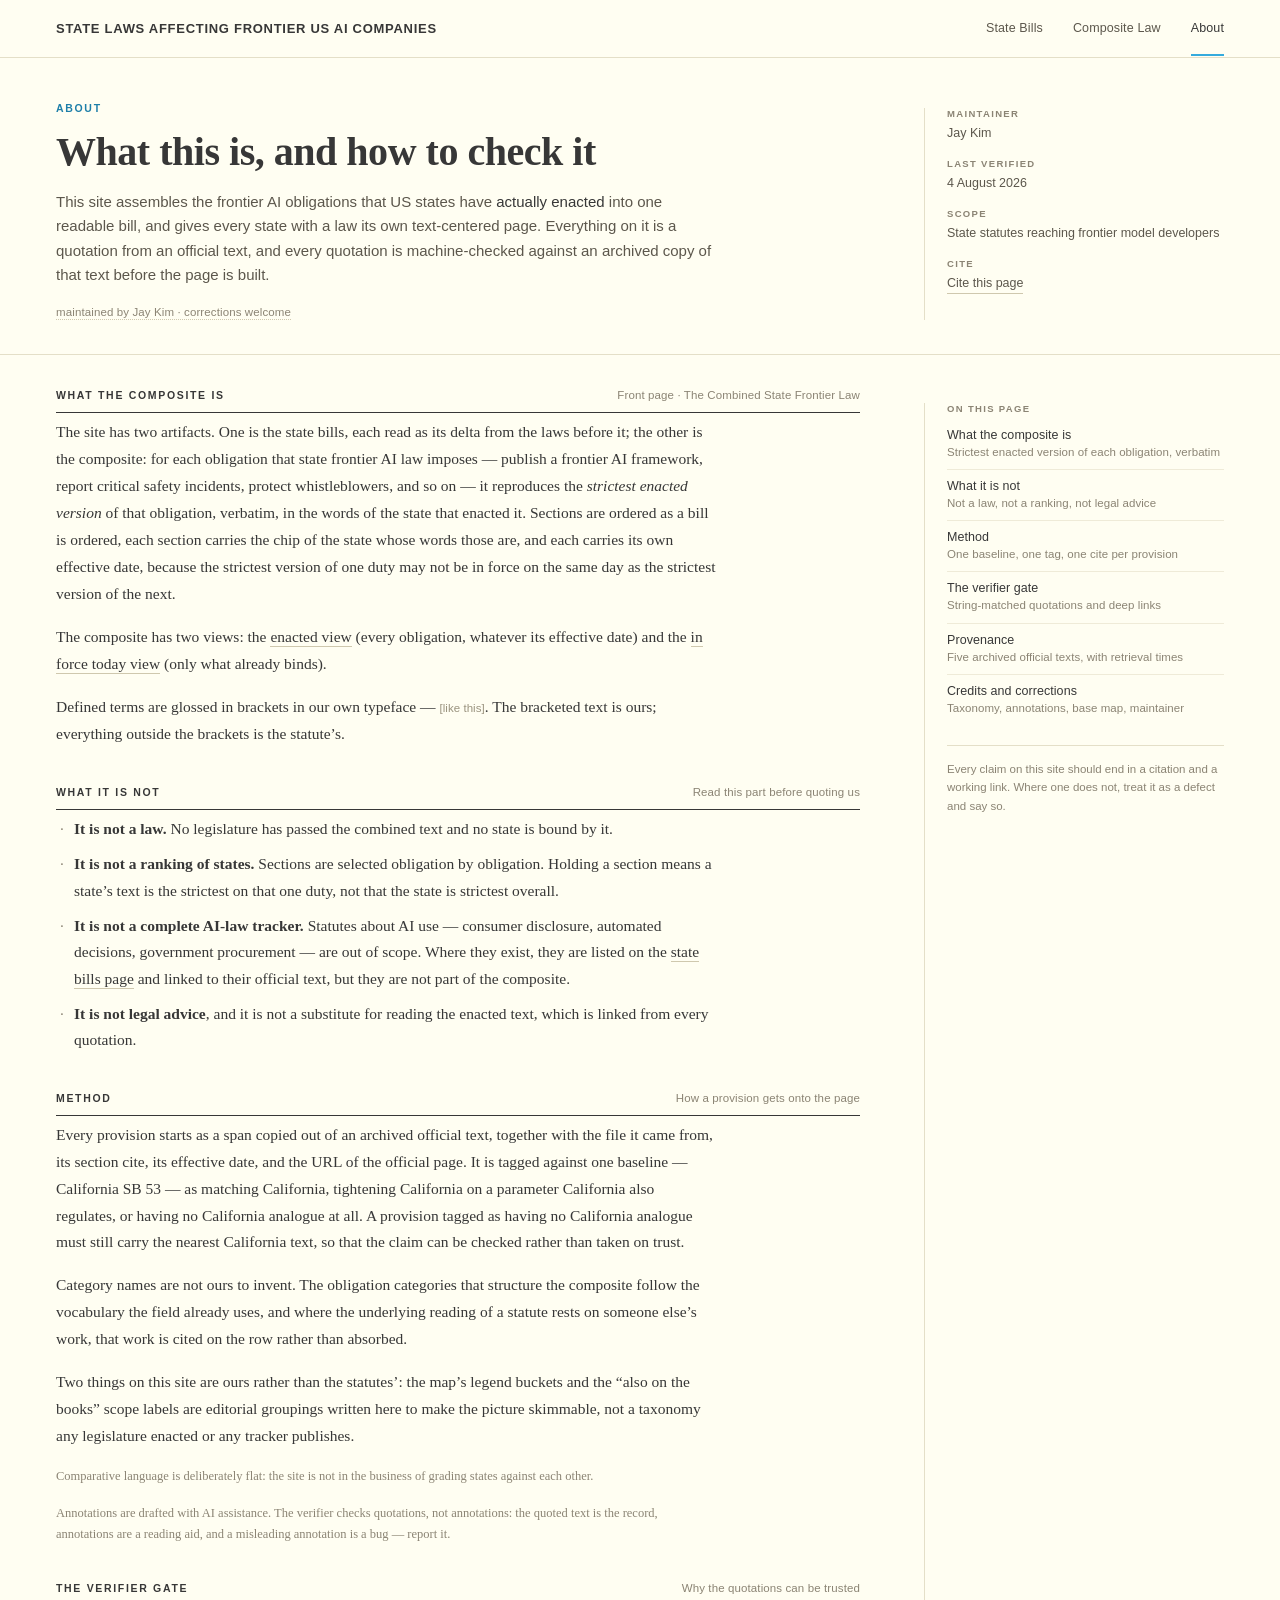
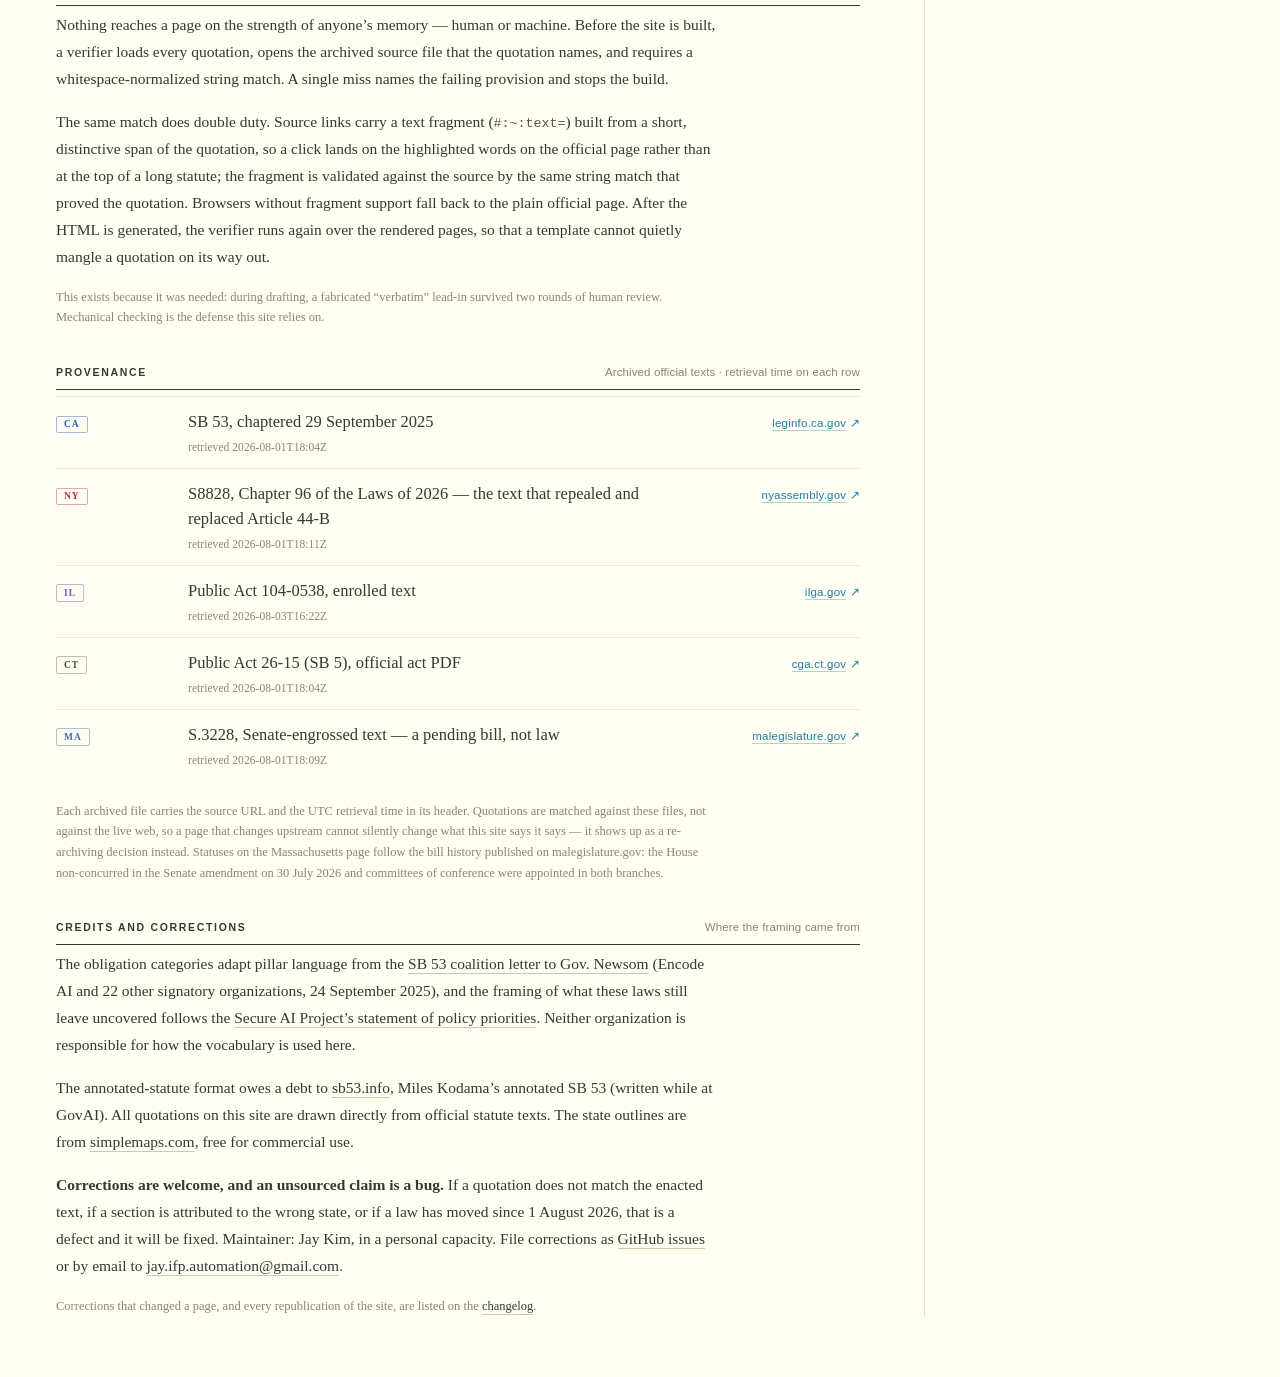
==== commit 63257195: "publish: one-way sync from lawmap/v2/site/ (2026-08-04 11:41 EDT)" ====
--- a/about.html
+++ b/about.html
@@ -150,7 +150,7 @@
       <div class="sec-label"><h2>Credits and corrections</h2><span>Where the framing came from</span></div>
       <div class="prose">
         <p>The obligation categories adapt pillar language from the <a href="https://encodeai.org/wp-content/uploads/2025/09/SB-53-Coalition-Letter-9_24_2025.pdf">SB 53 coalition letter to Gov. Newsom</a> (Encode AI and 22 other signatory organizations, 24 September 2025), and the framing of what these laws still leave uncovered follows the <a href="https://secureaiproject.org/about">Secure AI Project&rsquo;s statement of policy priorities</a>. Neither organization is responsible for how the vocabulary is used here.</p>
-        <p>The annotated-statute format owes a debt to <a href="https://sb53.info/">sb53.info</a>, Miles Kodama&rsquo;s annotated SB 53 (AI Futures Project). All quotations on this site are drawn directly from official statute texts. The state outlines are from <a href="https://simplemaps.com/resources/svg-license">simplemaps.com</a>, free for commercial use.</p>
+        <p>The annotated-statute format owes a debt to <a href="https://sb53.info/">sb53.info</a>, Miles Kodama&rsquo;s annotated SB 53 (written while at GovAI). All quotations on this site are drawn directly from official statute texts. The state outlines are from <a href="https://simplemaps.com/resources/svg-license">simplemaps.com</a>, free for commercial use.</p>
         <p><b>Corrections are welcome, and an unsourced claim is a bug.</b> If a quotation does not match the enacted text, if a section is attributed to the wrong state, or if a law has moved since 1 August 2026, that is a defect and it will be fixed. Maintainer: Jay Kim, in a personal capacity. File corrections as <a href="https://github.com/JayIoAurelius/frontier-ai-state-laws/issues">GitHub issues</a> or by email to <a href="mailto:jay.ifp.automation@gmail.com">jay.ifp.automation@gmail.com</a>.</p>
         <p class="small">Corrections that changed a page, and every republication of the site, are listed on the <a href="changelog.html">changelog</a>.</p>
       </div>
--- a/assets/site.css
+++ b/assets/site.css
@@ -16,8 +16,23 @@
   --ink-2:#5C574C; --ink-3:#8B8474; --rule:#E4DFC8; --rule-2:#EFEBD8;
   --blue:#41C4FC; --blue-d:#35ABDD; --blue-ink:#1E7FA9;
   --ca:#2658B9; --ny:#B52964; --il:#8A56B5; --ct:#4A4A4A; --ma:#3F6BAE; --green:#3F7A4E;
+  /* --gold is DERIVED, not invented (Jay's chip ruling, 2026-08-03): it is the
+     palette's own warm axis — the hue of --ink-3 #8B8474 and --m-usage #C3BBA6,
+     both hue ~41-43 — taken to accent strength. Saturation 65% sits between
+     --ny (63) and --ca (66); lightness 34 between --green (36) and --ny (44).
+     White on it is 4.90:1, clearing WCAG AA for the 9.5px chip text, which the
+     lighter ambers do not. Used for one thing: the FIRST IN THE NATION chip. */
+  --gold:#8F6B1E;
   --m-full:#3F6BAE; --m-on:#2E5B9E; --m-partial:#9DB6D9; --m-usage:#C3BBA6; --m-none:#EDE8D2;
   --railw:128px; --railgap:22px;              /* bill pages override to 132/24 */
+  /* Room the map column keeps clear on each side for the Massachusetts callout,
+     which hangs OUTSIDE .mapwrap at left:100% and so is invisible to the layout
+     engine (2026-08-04). Half of it always lands on the callout's side, because
+     the map is centred — that plus the .board gap is what keeps the label off
+     the legend's rule at every width, not the accident of a wide viewport.
+     114px is the largest reserve that still leaves the approved 850px map at the
+     1440px design width. Pinned by build/test_mapcallout.test.js. */
+  --matagw:114px;
 }
 *{margin:0;padding:0;box-sizing:border-box;}
 html{-webkit-font-smoothing:antialiased;}
@@ -138,13 +153,19 @@
 .contd p{font-size:12.5px;line-height:1.65;color:var(--ink-3);max-width:610px;}
 
 /* ---------- chips ----------
-   Tag hierarchy (BUILD_SPEC §3): solid purple NEW — NO CA ANALOGUE  >
+   Tag hierarchy (BUILD_SPEC §3): solid purple NO CA ANALOGUE  >
    outline blue TIGHTENS CA  >  gray MATCHES.  Provision `tag` -> class:
      NEW_NO_CA_ANALOGUE -> .chip.newf   (alias .chip.tag-new)
      TIGHTENS_CA        -> .chip.vs     (alias .chip.tag-tightens)
      MATCHES            -> .chip.same   (alias .chip.tag-matches)
      BASELINE           -> .chip.ca     (alias .chip.tag-baseline)
-   .chip.new is the quieter outline-purple NEW used outside the promoted band. */
+   .chip.new is the quieter outline-purple NEW used outside the promoted band.
+   OUTSIDE the hierarchy, because it is a different KIND of claim (Jay,
+   2026-08-03): .chip.fin, the gold FIRST IN THE NATION solid. The purple chips
+   say "no counterpart in SB 53", a comparison this site makes; the gold one says
+   "no state had it first", which the site cannot check and therefore carries on
+   an external citation (ruling 15). Same shape, different colour, so the two
+   never scan as one register. */
 .chip{display:inline-block;font-family:'Sohne';font-size:9.5px;font-weight:600;
   letter-spacing:.1em;text-transform:uppercase;padding:2.5px 7px 2px;border-radius:2px;
   border:1px solid;line-height:1.2;}
@@ -157,13 +178,14 @@
 .chip.eff{font-weight:500;letter-spacing:.085em;color:#9C9584;border-color:#D9D2BA;background:transparent;}
 .chip.eff.live{color:var(--green);border-color:rgba(63,122,78,.34);}
 /* tag chips wrap to two lines inside the rail, so they carry their own metrics */
-.chip.vs,.chip.same,.chip.new,.chip.newf,.chip.scope,
+.chip.vs,.chip.same,.chip.new,.chip.newf,.chip.fin,.chip.scope,
 .chip.tag-tightens,.chip.tag-matches,.chip.tag-new{
   padding:3px 7px 2.5px;line-height:1.5;max-width:132px;text-align:center;}
 .chip.vs,.chip.tag-tightens{color:var(--ca);border-color:rgba(38,88,185,.42);}
 .chip.same,.chip.tag-matches,.chip.scope{color:#9C9584;border-color:#C3BCA6;}
 .chip.new{color:var(--il);border-color:rgba(138,86,181,.45);background:rgba(138,86,181,.09);}
 .chip.newf,.chip.tag-new{color:#fff;background:var(--il);border-color:var(--il);}
+.chip.fin{color:#fff;background:var(--gold);border-color:var(--gold);}
 /* An ABSENCE row: what an amended act removed. Struck-through label, no fill,
    muted ink — it must not read as a duty in the way every other chip does. */
 .chip.repealed{color:var(--ink-3);border-color:#C3BCA6;background:transparent;
@@ -224,7 +246,7 @@
 /* ---------- map board ---------- */
 .board{display:grid;grid-template-columns:1fr 300px;gap:64px;padding:34px 56px 60px;}
 .board .sec-label{margin-bottom:6px;}
-.mapwrap{position:relative;max-width:850px;margin:14px auto 0;}
+.mapwrap{position:relative;max-width:min(850px, 100% - var(--matagw));margin:14px auto 0;}
 svg.usmap{display:block;width:100%;height:auto;overflow:visible;}
 .st{stroke:var(--off);stroke-width:1.1;stroke-linejoin:round;fill:var(--m-none);}
 .st.full{fill:var(--m-full);}
@@ -250,7 +272,12 @@
    the map carries the claim's scope and its date (build/test_mapcrop.test.js). */
 .mapcap{margin:12px 0 0;padding-top:9px;border-top:1px solid var(--rule-2);
   font-size:11.5px;line-height:1.5;letter-spacing:.005em;color:var(--ink-2);}
-.matag{position:absolute;left:100%;top:21.4%;margin-left:10px;white-space:nowrap;
+/* A DEFINITE 96px width, not nowrap: the published site runs on fallback fonts
+   font wider than Sohne walks straight over the legend's rule however much room
+   the column reserves. It has to be `width`, not `max-width` — at left:100% the
+   space to the containing block's right edge is zero, so shrink-to-fit resolves
+   to the min-content width and the label breaks one word per line. */
+.matag{position:absolute;left:100%;top:21.4%;margin-left:10px;width:96px;
   font-size:9.5px;font-weight:600;letter-spacing:.1em;text-transform:uppercase;
   color:var(--m-full);line-height:1.55;}
 .matag em{display:block;font-style:normal;color:var(--ink-3);font-weight:500;letter-spacing:.09em;}
@@ -330,6 +357,16 @@
 .lst-delta{margin-top:7px;font-family:'Sohne',-apple-system,sans-serif;
   font-size:11.5px;line-height:1.5;font-weight:400;color:var(--ink-2);
   letter-spacing:.004em;}
+/* Compact list — the landscape cells' bullet idiom (Jay, 2026-08-03). Nothing
+   new: the same middot marker and muted marker ink .prose li already uses,
+   re-hung at the table's own type scale (12px/1.55, inherited from .lst td) and
+   at a tighter indent, because a 20%-wide column cannot spend 18px on a hang.
+   Declared unscoped so a future cell elsewhere can reuse it rather than invent
+   a second bullet; it is styled from the ink tokens, not from the table. */
+.cl{list-style:none;}
+.cl li{position:relative;padding-left:11px;margin-bottom:4px;}
+.cl li:last-child{margin-bottom:0;}
+.cl li::before{content:"·";position:absolute;left:2px;color:var(--ink-3);}
 .lst-law a{color:var(--ink);text-decoration:none;
   border-bottom:1px solid rgba(30,127,169,.35);}
 .lst-law a:hover{color:var(--blue-ink);}
--- a/assets/mobile.css
+++ b/assets/mobile.css
@@ -186,8 +186,11 @@
   /* ---------- map ----------
      mock4b hangs the Massachusetts tag off the right edge of the SVG at
      left:100%. On a phone that is off-screen and drags a horizontal scrollbar
-     onto every page, so the tag drops below the map instead. */
-  .mapwrap{margin-top:10px;}
+     onto every page, so the tag drops below the map instead.
+     The desktop reserve (--matagw, site.css) exists only because the tag is
+     absolutely positioned outside the map's box; here it is a flow element
+     under the map, so the reserve would narrow the map for nothing. */
+  .mapwrap{margin-top:10px;--matagw:0px;}
   /* The caption wraps to two or three lines on a phone; it must stay attached to
      the map and above the MA tag, which is now also in normal flow. */
   .mapcap{margin-top:10px;font-size:11px;max-width:none;}
@@ -206,9 +209,16 @@
   .lst td::before{content:attr(data-col);display:block;margin-bottom:3px;
     font-size:9px;font-weight:600;letter-spacing:.13em;text-transform:uppercase;
     color:var(--ink-3);}
+  /* The bulleted cells (Jay, 2026-08-03) are the row's ONLY structure here: the
+     column header is a label stacked above each cell rather than a column
+     beside it, so nothing else separates one obligation from the next. They get
+     a little more air than in the desktop table, where the column rules do part
+     of that work. */
+  .lst .cl li{margin-bottom:6px;}
   .lst-law{width:auto;font-size:15px;padding-bottom:12px;}
   .lst tr.notlaw{margin:0 -18px;padding:14px 18px 4px;}
   .lst tr.notlaw .lst-law::before{display:none;}
-  .matag{position:static;margin:14px 0 0;left:auto;top:auto;white-space:normal;}
+  .matag{position:static;margin:14px 0 0;left:auto;top:auto;white-space:normal;
+    width:auto;}
   .lnote{max-width:none;}
 }
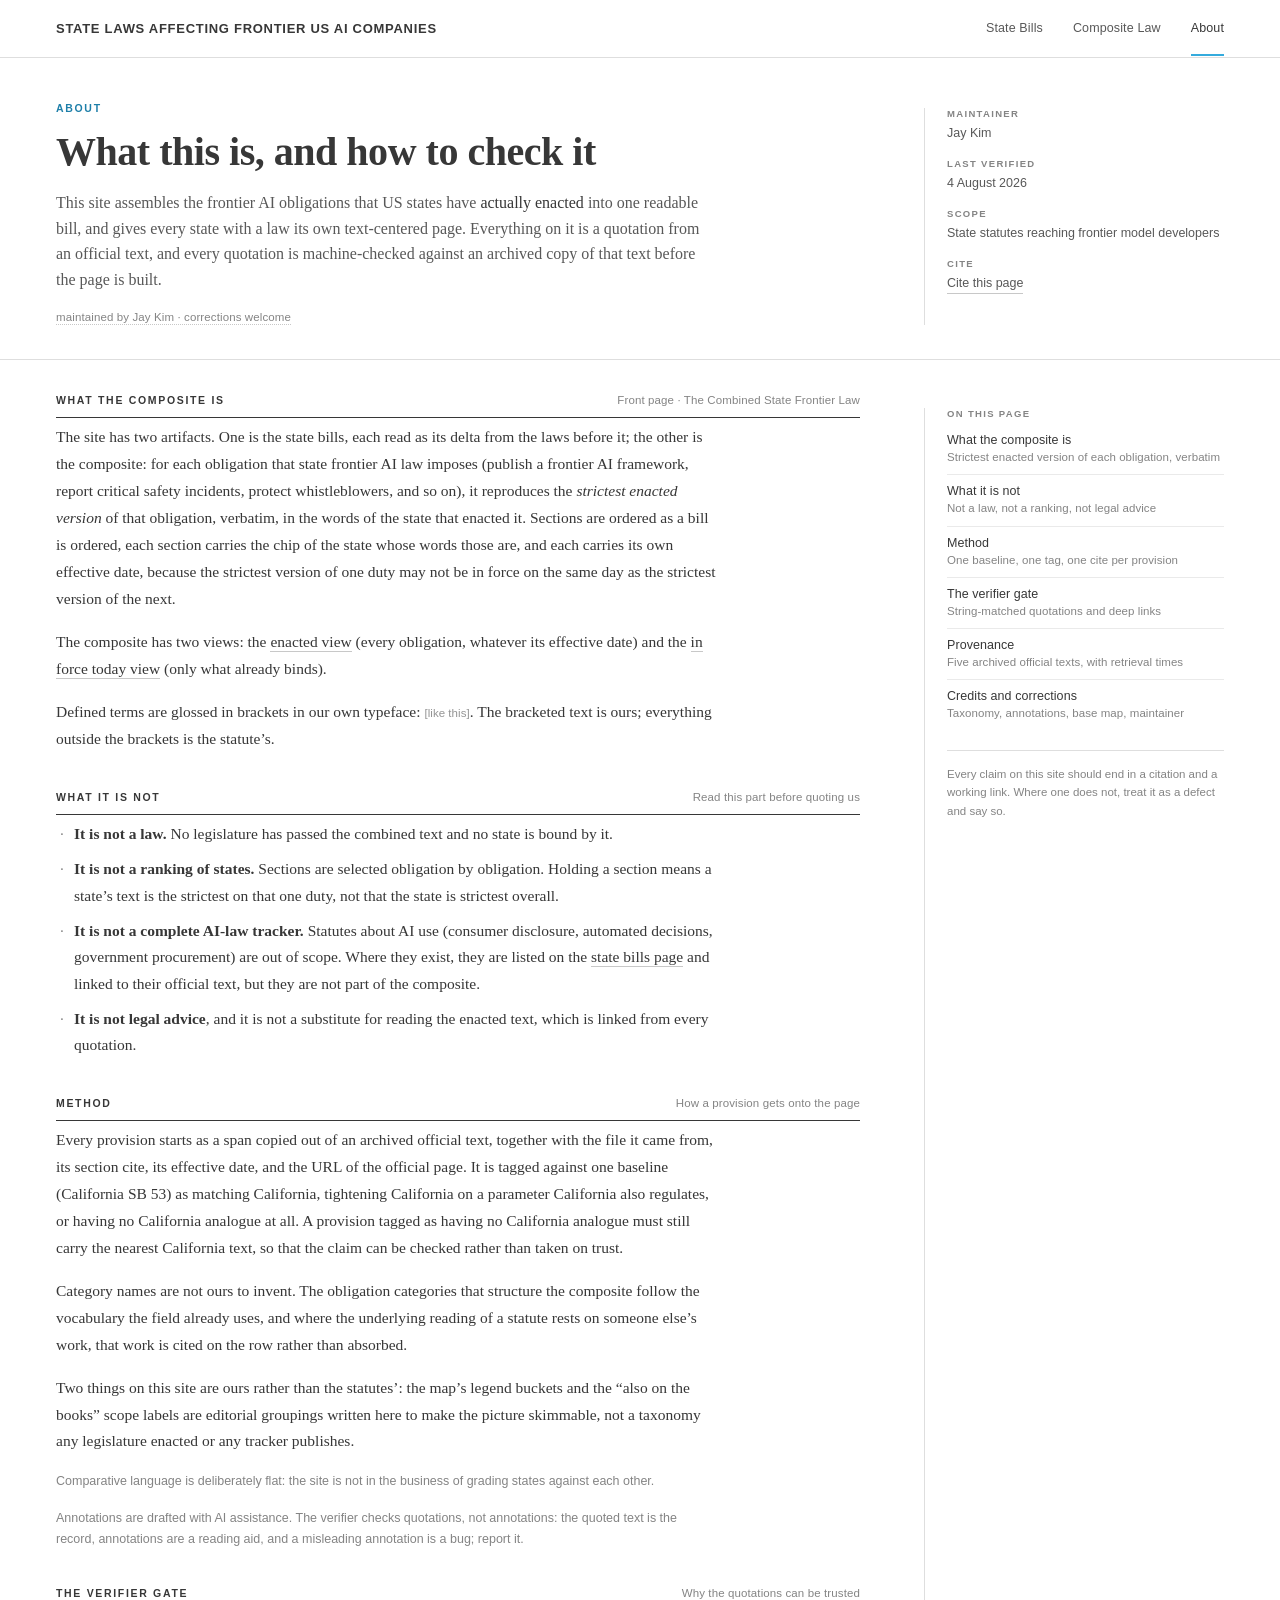
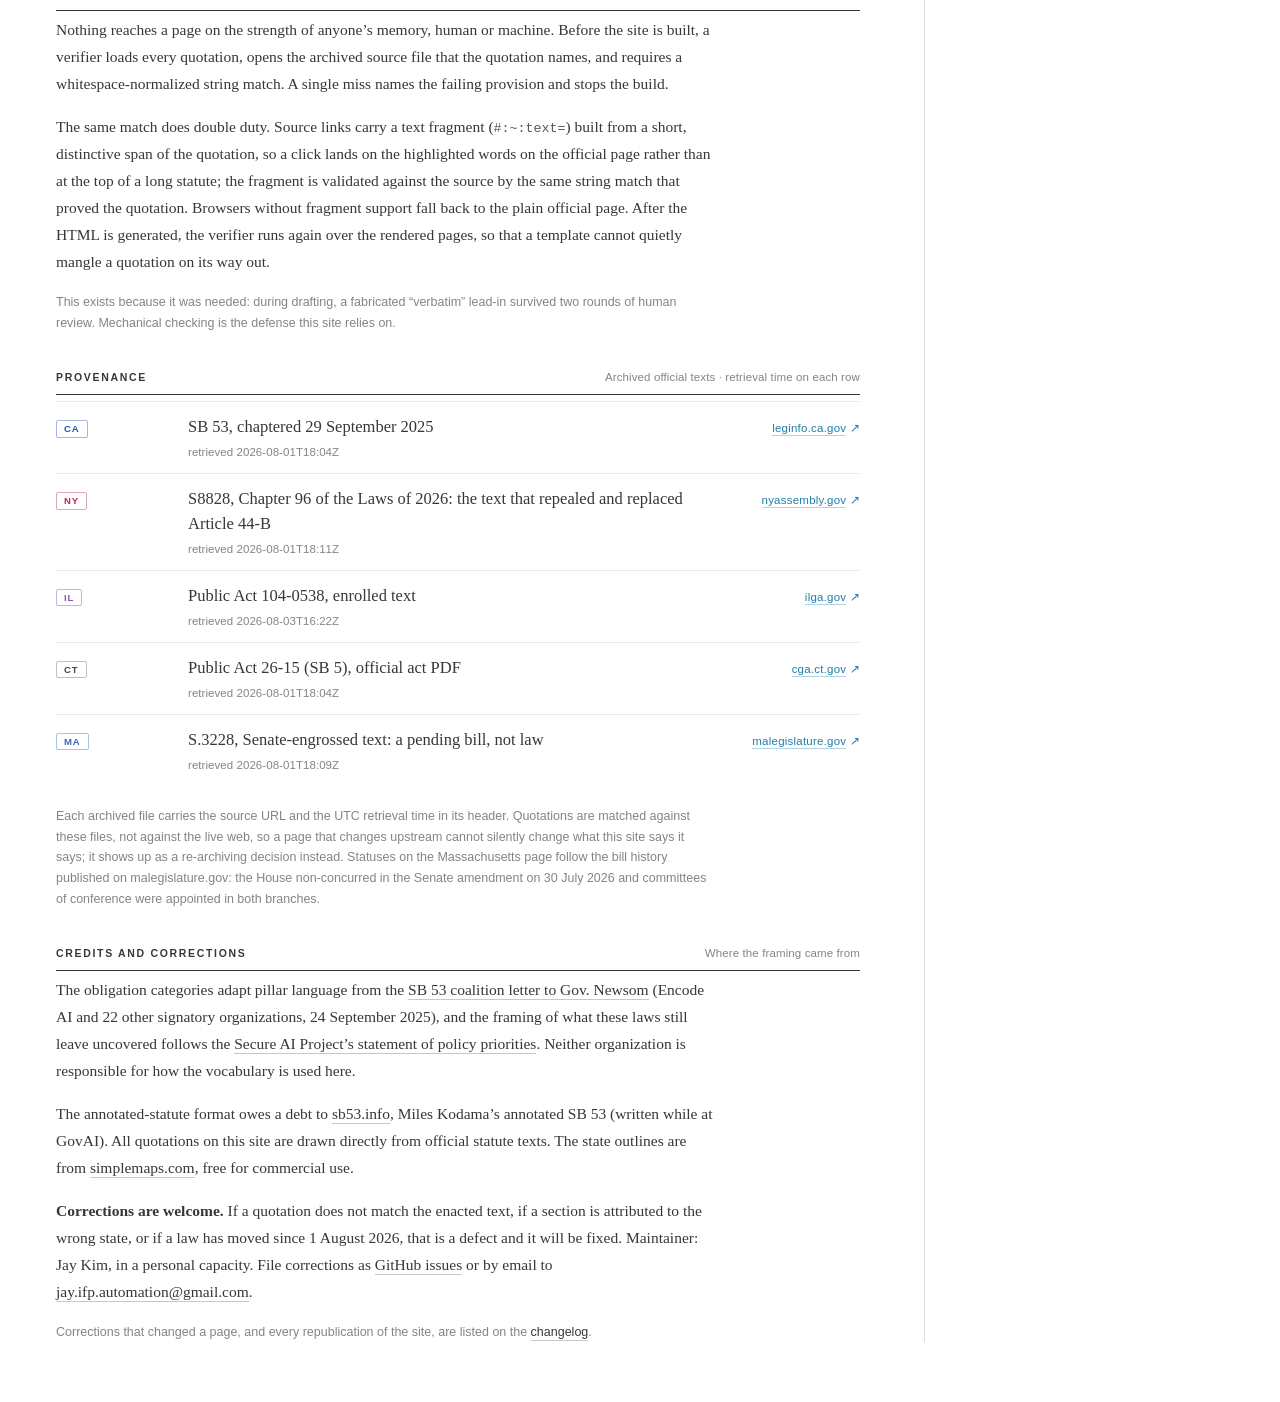
==== commit 3e696e8b: "publish: one-way sync from lawmap/v2/site/ @ HEAD (2026-08-04 12:58 EDT: em-dash purge, card scroll," ====
--- a/about.html
+++ b/about.html
@@ -1,6 +1,6 @@
 <!doctype html><html lang="en"><head><meta charset="utf-8">
 <meta name="viewport" content="width=device-width, initial-scale=1">
-<title>About &mdash; State Laws Affecting Frontier US AI Companies</title>
+<title>About: State Laws Affecting Frontier US AI Companies</title>
 <meta name="description" content="What the combined state frontier law is and is not, where every quotation comes from, and how the quote verifier works.">
 <link rel="stylesheet" href="assets/site.css">
 <link rel="stylesheet" href="assets/byline.css">
@@ -25,7 +25,6 @@
   <button class="byline-t" id="fb-open" type="button" aria-expanded="false">maintained by Jay Kim &middot; corrections welcome</button>
   <div class="byline-card">
     <div class="byline-who">Jay Kim</div>
-    <p class="byline-creed">An unsourced claim is a bug.</p>
     <p class="byline-ways"><a href="https://github.com/JayIoAurelius/frontier-ai-state-laws/issues">File a GitHub issue</a><span class="sep">&middot;</span><a href="mailto:jay.ifp.automation@gmail.com">jay.ifp.automation@gmail.com</a></p>
     <label class="byline-lab" for="fb-text">Or send a note from this page</label>
     <textarea id="fb-text" rows="3" placeholder="What is wrong, and where?"></textarea>
@@ -64,9 +63,9 @@
       <div class="sec-label"><h2>What the composite is</h2>
         <span>Front page &middot; The Combined State Frontier Law</span></div>
       <div class="prose">
-        <p>The site has two artifacts. One is the state bills, each read as its delta from the laws before it; the other is the composite: for each obligation that state frontier AI law imposes &mdash; publish a frontier AI framework, report critical safety incidents, protect whistleblowers, and so on &mdash; it reproduces the <em>strictest enacted version</em> of that obligation, verbatim, in the words of the state that enacted it. Sections are ordered as a bill is ordered, each section carries the chip of the state whose words those are, and each carries its own effective date, because the strictest version of one duty may not be in force on the same day as the strictest version of the next.</p>
+        <p>The site has two artifacts. One is the state bills, each read as its delta from the laws before it; the other is the composite: for each obligation that state frontier AI law imposes (publish a frontier AI framework, report critical safety incidents, protect whistleblowers, and so on), it reproduces the <em>strictest enacted version</em> of that obligation, verbatim, in the words of the state that enacted it. Sections are ordered as a bill is ordered, each section carries the chip of the state whose words those are, and each carries its own effective date, because the strictest version of one duty may not be in force on the same day as the strictest version of the next.</p>
         <p>The composite has two views: the <a href="composite.html">enacted view</a> (every obligation, whatever its effective date) and the <a href="in-force.html">in force today view</a> (only what already binds).</p>
-        <p>Defined terms are glossed in brackets in our own typeface &mdash; <span class="gloss">[like this]</span>. The bracketed text is ours; everything outside the brackets is the statute&rsquo;s.</p>
+        <p>Defined terms are glossed in brackets in our own typeface: <span class="gloss">[like this]</span>. The bracketed text is ours; everything outside the brackets is the statute&rsquo;s.</p>
       </div>
     </div>
 
@@ -76,7 +75,7 @@
         <ul>
           <li><b>It is not a law.</b> No legislature has passed the combined text and no state is bound by it.</li>
           <li><b>It is not a ranking of states.</b> Sections are selected obligation by obligation. Holding a section means a state&rsquo;s text is the strictest on that one duty, not that the state is strictest overall.</li>
-          <li><b>It is not a complete AI-law tracker.</b> Statutes about AI use &mdash; consumer disclosure, automated decisions, government procurement &mdash; are out of scope. Where they exist, they are listed on the <a href="index.html">state bills page</a> and linked to their official text, but they are not part of the composite.</li>
+          <li><b>It is not a complete AI-law tracker.</b> Statutes about AI use (consumer disclosure, automated decisions, government procurement) are out of scope. Where they exist, they are listed on the <a href="index.html">state bills page</a> and linked to their official text, but they are not part of the composite.</li>
           <li><b>It is not legal advice</b>, and it is not a substitute for reading the enacted text, which is linked from every quotation.</li>
         </ul>
       </div>
@@ -85,18 +84,18 @@
     <div class="block" id="method">
       <div class="sec-label"><h2>Method</h2><span>How a provision gets onto the page</span></div>
       <div class="prose">
-        <p>Every provision starts as a span copied out of an archived official text, together with the file it came from, its section cite, its effective date, and the URL of the official page. It is tagged against one baseline &mdash; California SB 53 &mdash; as matching California, tightening California on a parameter California also regulates, or having no California analogue at all. A provision tagged as having no California analogue must still carry the nearest California text, so that the claim can be checked rather than taken on trust.</p>
+        <p>Every provision starts as a span copied out of an archived official text, together with the file it came from, its section cite, its effective date, and the URL of the official page. It is tagged against one baseline (California SB 53) as matching California, tightening California on a parameter California also regulates, or having no California analogue at all. A provision tagged as having no California analogue must still carry the nearest California text, so that the claim can be checked rather than taken on trust.</p>
         <p>Category names are not ours to invent. The obligation categories that structure the composite follow the vocabulary the field already uses, and where the underlying reading of a statute rests on someone else&rsquo;s work, that work is cited on the row rather than absorbed.</p>
         <p>Two things on this site are ours rather than the statutes&rsquo;: the map&rsquo;s legend buckets and the &ldquo;also on the books&rdquo; scope labels are editorial groupings written here to make the picture skimmable, not a taxonomy any legislature enacted or any tracker publishes.</p>
         <p class="small">Comparative language is deliberately flat: the site is not in the business of grading states against each other.</p>
-        <p class="small">Annotations are drafted with AI assistance. The verifier checks quotations, not annotations: the quoted text is the record, annotations are a reading aid, and a misleading annotation is a bug &mdash; report it.</p>
+        <p class="small">Annotations are drafted with AI assistance. The verifier checks quotations, not annotations: the quoted text is the record, annotations are a reading aid, and a misleading annotation is a bug; report it.</p>
       </div>
     </div>
 
     <div class="block" id="gate">
       <div class="sec-label"><h2>The verifier gate</h2><span>Why the quotations can be trusted</span></div>
       <div class="prose">
-        <p>Nothing reaches a page on the strength of anyone&rsquo;s memory &mdash; human or machine. Before the site is built, a verifier loads every quotation, opens the archived source file that the quotation names, and requires a whitespace-normalized string match. A single miss names the failing provision and stops the build.</p>
+        <p>Nothing reaches a page on the strength of anyone&rsquo;s memory, human or machine. Before the site is built, a verifier loads every quotation, opens the archived source file that the quotation names, and requires a whitespace-normalized string match. A single miss names the failing provision and stops the build.</p>
         <p>The same match does double duty. Source links carry a text fragment (<code>#:~:text=</code>) built from a short, distinctive span of the quotation, so a click lands on the highlighted words on the official page rather than at the top of a long statute; the fragment is validated against the source by the same string match that proved the quotation. Browsers without fragment support fall back to the plain official page. After the HTML is generated, the verifier runs again over the rendered pages, so that a template cannot quietly mangle a quotation on its way out.</p>
         <p class="small">This exists because it was needed: during drafting, a fabricated &ldquo;verbatim&rdquo; lead-in survived two rounds of human review. Mechanical checking is the defense this site relies on.</p>
       </div>
@@ -115,7 +114,7 @@
 
       <div class="sum-row">
         <div><span class="chip ny">NY</span></div>
-        <div class="sum-t">S8828, Chapter 96 of the Laws of 2026 &mdash; the text that repealed and replaced Article 44-B
+        <div class="sum-t">S8828, Chapter 96 of the Laws of 2026: the text that repealed and replaced Article 44-B
           <span class="sub">retrieved 2026-08-01T18:11Z</span></div>
         <a class="sum-l" href="https://nyassembly.gov/leg/?default_fld=&amp;leg_video=&amp;bn=S08828&amp;term=2025&amp;Text=Y"><u>nyassembly.gov</u> &#8599;</a>
       </div>
@@ -136,13 +135,13 @@
 
       <div class="sum-row">
         <div><span class="chip ma">MA</span></div>
-        <div class="sum-t">S.3228, Senate-engrossed text &mdash; a pending bill, not law
+        <div class="sum-t">S.3228, Senate-engrossed text: a pending bill, not law
           <span class="sub">retrieved 2026-08-01T18:09Z</span></div>
         <a class="sum-l" href="https://malegislature.gov/Bills/194/S3228/Senate/Bill/Text"><u>malegislature.gov</u> &#8599;</a>
       </div>
 
       <div class="prose" style="margin-top:20px">
-        <p class="small">Each archived file carries the source URL and the UTC retrieval time in its header. Quotations are matched against these files, not against the live web, so a page that changes upstream cannot silently change what this site says it says &mdash; it shows up as a re-archiving decision instead. Statuses on the Massachusetts page follow the bill history published on malegislature.gov: the House non-concurred in the Senate amendment on 30 July 2026 and committees of conference were appointed in both branches.</p>
+        <p class="small">Each archived file carries the source URL and the UTC retrieval time in its header. Quotations are matched against these files, not against the live web, so a page that changes upstream cannot silently change what this site says it says; it shows up as a re-archiving decision instead. Statuses on the Massachusetts page follow the bill history published on malegislature.gov: the House non-concurred in the Senate amendment on 30 July 2026 and committees of conference were appointed in both branches.</p>
       </div>
     </div>
 
@@ -151,7 +150,7 @@
       <div class="prose">
         <p>The obligation categories adapt pillar language from the <a href="https://encodeai.org/wp-content/uploads/2025/09/SB-53-Coalition-Letter-9_24_2025.pdf">SB 53 coalition letter to Gov. Newsom</a> (Encode AI and 22 other signatory organizations, 24 September 2025), and the framing of what these laws still leave uncovered follows the <a href="https://secureaiproject.org/about">Secure AI Project&rsquo;s statement of policy priorities</a>. Neither organization is responsible for how the vocabulary is used here.</p>
         <p>The annotated-statute format owes a debt to <a href="https://sb53.info/">sb53.info</a>, Miles Kodama&rsquo;s annotated SB 53 (written while at GovAI). All quotations on this site are drawn directly from official statute texts. The state outlines are from <a href="https://simplemaps.com/resources/svg-license">simplemaps.com</a>, free for commercial use.</p>
-        <p><b>Corrections are welcome, and an unsourced claim is a bug.</b> If a quotation does not match the enacted text, if a section is attributed to the wrong state, or if a law has moved since 1 August 2026, that is a defect and it will be fixed. Maintainer: Jay Kim, in a personal capacity. File corrections as <a href="https://github.com/JayIoAurelius/frontier-ai-state-laws/issues">GitHub issues</a> or by email to <a href="mailto:jay.ifp.automation@gmail.com">jay.ifp.automation@gmail.com</a>.</p>
+        <p><b>Corrections are welcome.</b> If a quotation does not match the enacted text, if a section is attributed to the wrong state, or if a law has moved since 1 August 2026, that is a defect and it will be fixed. Maintainer: Jay Kim, in a personal capacity. File corrections as <a href="https://github.com/JayIoAurelius/frontier-ai-state-laws/issues">GitHub issues</a> or by email to <a href="mailto:jay.ifp.automation@gmail.com">jay.ifp.automation@gmail.com</a>.</p>
         <p class="small">Corrections that changed a page, and every republication of the site, are listed on the <a href="changelog.html">changelog</a>.</p>
       </div>
     </div>
--- a/assets/site.css
+++ b/assets/site.css
@@ -3,27 +3,57 @@
    Extracted (not invented) from mockups/mock1e_composite.html (composite),
    mock3e_textspine.html (bill page), mock4b_map.html (map), mock_shared.css.
    PNG ground truth: mock1e.png, mock3e.png, mock4b.png.
-   Typography per Inputs/IFP_Brand/BRAND.md: Tiempos Text = statute + display,
-   Söhne = navigation, labels, chips, anything editorial (never statute text).
+   Typography per Inputs/IFP_Brand/BRAND.md and the Cirrus/IFP webapp GUIDE:
+   the SERIF carries the statute, the display line, and every longer chunk of
+   our own prose (standfirst, summaries, About body, map caption); the SANS
+   carries navigation, chips, eyebrows, labels, table headers and the editorial
+   gloss that sits inside a statute line.  Both stacks live in one token each
+   (--serif / --sans below) because the published site has no licensed fonts:
+   renders in the browser's default face (2026-08-04: six bare 'Sohne' rules
+   were shipping every chip and status flag on the public site in Times).
    Fonts are licensed and gitignored: referenced by relative path out of the
    ========================================================================== */
 
 
-/* ---------- tokens (IFP palette: off-white #FFFEF2, rich black #373737,
-   light blue #41C4FC/#35ABDD, dark blue #2658B9, mulberry #B52964) ---------- */
+/* ---------- tokens (IFP palette: white #FFFFFF, rich black #373737,
+   light blue #41C4FC/#35ABDD, dark blue #2658B9, mulberry #B52964) ----------
+   THE PAPER IS WHITE (Jay ruling 2026-08-04 12:04 ET: cream out, IFP light in).
+   --off was #FFFEF2, the Notion "Off White (new)" swatch, and the GUIDE's own
+   provenance note flags it as a house call: "production ifp.org does not use the
+   off-white body background our apps standardized on". #FFFFFF is not an
+   invention either — it is the value production ifp.org itself sets for
+   --color-body-background (in its prefers-contrast:more block), so the site now
+   runs on IFP's own light surface rather than on our staging-derived cream.
+   The token keeps the name --off so no rule outside this block had to move.
+
+   EVERY WARM TINT BELOW WAS RE-DERIVED, NOT RE-GUESSED. Each one was a warm
+   step off cream; each is now the NEUTRAL GRAY OF THE SAME RELATIVE LUMINANCE
+   (WCAG 2.x definition), so every contrast step the approved design depends on
+   survives the change while the yellow cast goes. The drift is under 0.08 of a
+   contrast ratio at every token — e.g. --rule read 1.320:1 on cream and reads
+   1.345:1 on white, --ink-2 7.086 -> 7.114, --ink-3 3.665 -> 3.740. Nothing got
+   quieter; the hierarchy is the one Jay already approved, hue-corrected.
+   The cool tokens (blues, --il, --ny, --green) never referenced the paper and
+   are untouched. Pinned by build/test_paperwhite.test.js. */
 :root{
-  --off:#FFFEF2; --panel:#F7F4E2; --ink:#373737;
-  --ink-2:#5C574C; --ink-3:#8B8474; --rule:#E4DFC8; --rule-2:#EFEBD8;
+  --off:#FFFFFF; --panel:#F4F4F4; --ink:#373737;
+  --ink-2:#585858; --ink-3:#848484; --rule:#DEDEDE; --rule-2:#EAEAEA;
   --blue:#41C4FC; --blue-d:#35ABDD; --blue-ink:#1E7FA9;
   --ca:#2658B9; --ny:#B52964; --il:#8A56B5; --ct:#4A4A4A; --ma:#3F6BAE; --green:#3F7A4E;
-  /* --gold is DERIVED, not invented (Jay's chip ruling, 2026-08-03): it is the
-     palette's own warm axis — the hue of --ink-3 #8B8474 and --m-usage #C3BBA6,
-     both hue ~41-43 — taken to accent strength. Saturation 65% sits between
-     --ny (63) and --ca (66); lightness 34 between --green (36) and --ny (44).
-     White on it is 4.90:1, clearing WCAG AA for the 9.5px chip text, which the
-     lighter ambers do not. Used for one thing: the FIRST IN THE NATION chip. */
+  /* --gold is DERIVED, not invented (Jay's chip ruling, 2026-08-03): it was the
+     palette's own warm axis — the hue of the old warm --ink-3 #8B8474 and
+     --m-usage #C3BBA6, both hue ~41-43 — taken to accent strength. Saturation
+     65% sits between --ny (63) and --ca (66); lightness 34 between --green (36)
+     and --ny (44). White on it is 4.90:1, clearing WCAG AA for the 9.5px chip
+     text, which the lighter ambers do not. Used for one thing: the FIRST IN THE
+     NATION chip. KEPT THROUGH THE 2026-08-04 WHITE RULING, deliberately: the two
+     grays it took its hue from are neutral now, so gold is the only warm value
+     left in the palette — but the chip is a solid fill with white text, so its
+     contrast math never involved the paper and the ruling does not reach it.
+     It now reads as a chosen accent (brand law allows rich black plus one other
+     colour) rather than as the warm family's brightest member. */
   --gold:#8F6B1E;
-  --m-full:#3F6BAE; --m-on:#2E5B9E; --m-partial:#9DB6D9; --m-usage:#C3BBA6; --m-none:#EDE8D2;
+  --m-full:#3F6BAE; --m-on:#2E5B9E; --m-partial:#9DB6D9; --m-usage:#BCBCBC; --m-none:#E8E8E8;
   --railw:128px; --railgap:22px;              /* bill pages override to 132/24 */
   /* Room the map column keeps clear on each side for the Massachusetts callout,
      which hangs OUTSIDE .mapwrap at left:100% and so is invisible to the layout
@@ -33,11 +63,19 @@
      114px is the largest reserve that still leaves the approved 850px map at the
      1440px design width. Pinned by build/test_mapcallout.test.js. */
   --matagw:114px;
+  /* Type stacks (GUIDE §ii token sheet). Name-first, and every stack ends in a
+     generic family: the licensed Klim files are LOCAL ONLY, so on the public
+     site 'Tiempos' and 'Sohne' resolve to nothing and the rest of the stack is
+     what a reader actually gets — Iowan Old Style on macOS, Georgia elsewhere.
+     "Tiempos Text" / "Söhne" are the licensed families' real names, free on any
+     machine that has them installed.  Pinned by build/test_serifvoice.test.js. */
+  --serif:'Tiempos',"Tiempos Text","Iowan Old Style",Georgia,serif;
+  --sans:'Sohne',"Söhne",Inter,-apple-system,"Helvetica Neue",Arial,sans-serif;
 }
 *{margin:0;padding:0;box-sizing:border-box;}
 html{-webkit-font-smoothing:antialiased;}
 body{max-width:1440px;margin:0 auto;background:var(--off);color:var(--ink);
-  font-family:'Sohne',-apple-system,sans-serif;font-size:14px;}
+  font-family:var(--sans);font-size:14px;}
 
 /* ---------- site chrome / nav (templates/nav.html) ---------- */
 .chrome{display:flex;align-items:center;justify-content:space-between;
@@ -57,16 +95,21 @@
 .eyebrow{font-size:10.5px;font-weight:600;letter-spacing:.16em;text-transform:uppercase;
   color:var(--blue-ink);margin-bottom:16px;}
 .mast.tight .eyebrow{margin-bottom:14px;}
-h1{font-family:'Tiempos',Georgia,serif;font-weight:700;font-size:40px;line-height:1.1;
+h1{font-family:var(--serif);font-weight:700;font-size:40px;line-height:1.1;
   letter-spacing:-.012em;margin-bottom:16px;}
 h1.bill{font-size:38px;line-height:1.12;margin-bottom:14px;
   display:flex;align-items:baseline;gap:16px;flex-wrap:wrap;}
 h1 .thin{font-weight:400;color:var(--ink-2);}
-.dek{font-size:15px;line-height:1.62;color:var(--ink-2);max-width:660px;font-weight:400;}
+/* The standfirst is OURS, and it is the longest chunk of our prose above the
+   fold on every page — serif, per the GUIDE, at the token sheet's body leading.
+   It stays a step back from the statute's ink so the two voices never merge. */
+.dek{font-family:var(--serif);font-size:16px;line-height:1.6;color:var(--ink-2);
+  max-width:660px;font-weight:400;}
 .dek b{font-weight:500;color:var(--ink);}
-.subdek{font-size:13px;line-height:1.6;color:var(--ink-3);max-width:660px;}
+.subdek{font-family:var(--serif);font-size:14px;line-height:1.6;
+  color:var(--ink-3);max-width:660px;}
 .statusline{margin:-4px 0 14px;}
-.status{font-family:'Sohne';font-size:9.5px;font-weight:600;letter-spacing:.13em;
+.status{font-family:var(--sans);font-size:9.5px;font-weight:600;letter-spacing:.13em;
   text-transform:uppercase;color:var(--green);border:1px solid rgba(63,122,78,.42);
   background:rgba(63,122,78,.10);padding:4px 9px 3px;border-radius:2px;}
 .status.live{color:var(--blue-ink);border-color:rgba(30,127,169,.42);background:rgba(65,196,252,.10);}
@@ -74,10 +117,10 @@
 .entries dt{font-size:9.5px;font-weight:600;letter-spacing:.14em;text-transform:uppercase;
   color:var(--ink-3);margin-bottom:8px;}
 .entries .row{display:flex;flex-wrap:wrap;align-items:baseline;gap:0 4px;font-size:12.5px;}
-.entries a{color:var(--ink-2);text-decoration:none;border-bottom:1px solid #CFC8AE;
+.entries a{color:var(--ink-2);text-decoration:none;border-bottom:1px solid #C8C8C8;
   padding-bottom:1px;letter-spacing:.005em;}
-.entries a.soon{color:var(--ink-3);border-bottom-style:dashed;border-bottom-color:#D8D1B8;}
-.entries .sep{color:#C6BFA6;padding:0 4px;}
+.entries a.soon{color:var(--ink-3);border-bottom-style:dashed;border-bottom-color:#D0D0D0;}
+.entries .sep{color:#BEBEBE;padding:0 4px;}
 .entries .conf{font-size:11px;color:var(--ink-3);letter-spacing:.02em;}
 .meta{border-left:1px solid var(--rule);padding-left:22px;margin-top:6px;}
 .meta dt{font-size:9.5px;font-weight:600;letter-spacing:.14em;text-transform:uppercase;
@@ -96,16 +139,16 @@
 .sum-head{display:flex;justify-content:space-between;align-items:baseline;max-width:1160px;margin-bottom:6px;}
 .sum-head h2{font-size:10.5px;font-weight:600;letter-spacing:.16em;text-transform:uppercase;color:var(--ink);}
 .sum-head span{font-size:11.5px;color:var(--ink-3);letter-spacing:.01em;}
-.sum-lede{font-family:'Tiempos',Georgia,serif;font-size:20.5px;line-height:1.45;
+.sum-lede{font-family:var(--serif);font-size:20.5px;line-height:1.45;
   letter-spacing:-.004em;color:var(--ink);max-width:1180px;margin:15px 0 24px;}
 .sum-row{display:grid;grid-template-columns:112px 1fr 152px;gap:0 20px;align-items:baseline;
   max-width:1160px;padding:13px 0 12px;border-top:1px solid var(--rule-2);}
 .sum-row:first-of-type{border-top:1px solid var(--rule);}
 .sum-row.hi + .sum-row{border-top:none;}
 .sum-row.hi .sum-t{font-size:17.5px;}
-.sum-t{font-family:'Tiempos',Georgia,serif;font-size:16.5px;line-height:1.5;color:var(--ink);}
+.sum-t{font-family:var(--serif);font-size:16.5px;line-height:1.5;color:var(--ink);}
 .sum-t i{font-style:italic;color:var(--ink-2);}
-.sum-t .sub{display:block;font-family:'Sohne';font-size:11.5px;line-height:1.5;
+.sum-t .sub{display:block;font-family:var(--sans);font-size:11.5px;line-height:1.5;
   color:var(--ink-3);margin-top:4px;letter-spacing:.005em;}
 .sum-l{text-align:right;font-size:11.5px;letter-spacing:.02em;color:var(--blue-ink);
   text-decoration:none;white-space:nowrap;}
@@ -126,7 +169,7 @@
 
 /* ---------- the bill (composite head) ---------- */
 .bill-head{text-align:center;padding:0 40px 22px 150px;}
-.act{font-family:'Tiempos',Georgia,serif;font-size:17px;line-height:1.55;color:var(--ink);}
+.act{font-family:var(--serif);font-size:17px;line-height:1.55;color:var(--ink);}
 .act .sc{font-variant-caps:all-small-caps;letter-spacing:.07em;font-weight:700;}
 .assembled{font-size:11.5px;line-height:1.6;color:var(--ink-3);margin:12px auto 0;max-width:470px;letter-spacing:.005em;}
 .dbl{border-top:1px solid var(--ink);border-bottom:1px solid var(--ink);height:3px;margin-bottom:34px;opacity:.55;}
@@ -140,16 +183,16 @@
   color:var(--ink-3);white-space:nowrap;}
 .rail .chip{margin-top:8px;}
 .rail .chip.eff{margin-top:5px;}
-.leg{font-family:'Tiempos',Georgia,serif;font-size:15.5px;line-height:1.74;color:var(--ink);max-width:598px;}
+.leg{font-family:var(--serif);font-size:15.5px;line-height:1.74;color:var(--ink);max-width:598px;}
 .split.bill .leg{max-width:620px;}
 .leg .rin{font-weight:700;}
 /* editorial gloss on a defined term — Sohne, never statute text (ruling 12) */
-.gloss{font-family:'Sohne',-apple-system,sans-serif;font-size:11.5px;line-height:1;
-  color:#9A937F;letter-spacing:.004em;font-weight:400;}
+.gloss{font-family:var(--sans);font-size:11.5px;line-height:1;
+  color:#949494;letter-spacing:.004em;font-weight:400;}
 .gloss.tight{white-space:nowrap;}
 .contd{display:grid;grid-template-columns:var(--railw) 1fr;gap:var(--railgap);margin-top:26px;
   padding-top:18px;border-top:1px solid var(--rule);}
-.contd .secno{color:#9C9584;text-align:right;}
+.contd .secno{color:#969696;text-align:right;}
 .contd p{font-size:12.5px;line-height:1.65;color:var(--ink-3);max-width:610px;}
 
 /* ---------- chips ----------
@@ -166,7 +209,7 @@
    "no state had it first", which the site cannot check and therefore carries on
    an external citation (ruling 15). Same shape, different colour, so the two
    never scan as one register. */
-.chip{display:inline-block;font-family:'Sohne';font-size:9.5px;font-weight:600;
+.chip{display:inline-block;font-family:var(--sans);font-size:9.5px;font-weight:600;
   letter-spacing:.1em;text-transform:uppercase;padding:2.5px 7px 2px;border-radius:2px;
   border:1px solid;line-height:1.2;}
 .chip.ca,.chip.tag-baseline{color:var(--ca);border-color:rgba(38,88,185,.42);}
@@ -175,20 +218,20 @@
 .chip.ct{color:var(--ct);border-color:rgba(74,74,74,.35);}
 .chip.ma{color:var(--ma);border-color:rgba(63,107,174,.42);}
 /* effective-date chips — outline only, uncolored, quieter than the state chip */
-.chip.eff{font-weight:500;letter-spacing:.085em;color:#9C9584;border-color:#D9D2BA;background:transparent;}
+.chip.eff{font-weight:500;letter-spacing:.085em;color:#969696;border-color:#D2D2D2;background:transparent;}
 .chip.eff.live{color:var(--green);border-color:rgba(63,122,78,.34);}
 /* tag chips wrap to two lines inside the rail, so they carry their own metrics */
 .chip.vs,.chip.same,.chip.new,.chip.newf,.chip.fin,.chip.scope,
 .chip.tag-tightens,.chip.tag-matches,.chip.tag-new{
   padding:3px 7px 2.5px;line-height:1.5;max-width:132px;text-align:center;}
 .chip.vs,.chip.tag-tightens{color:var(--ca);border-color:rgba(38,88,185,.42);}
-.chip.same,.chip.tag-matches,.chip.scope{color:#9C9584;border-color:#C3BCA6;}
+.chip.same,.chip.tag-matches,.chip.scope{color:#969696;border-color:#BCBCBC;}
 .chip.new{color:var(--il);border-color:rgba(138,86,181,.45);background:rgba(138,86,181,.09);}
 .chip.newf,.chip.tag-new{color:#fff;background:var(--il);border-color:var(--il);}
 .chip.fin{color:#fff;background:var(--gold);border-color:var(--gold);}
 /* An ABSENCE row: what an amended act removed. Struck-through label, no fill,
    muted ink — it must not read as a duty in the way every other chip does. */
-.chip.repealed{color:var(--ink-3);border-color:#C3BCA6;background:transparent;
+.chip.repealed{color:var(--ink-3);border-color:#BCBCBC;background:transparent;
   text-decoration:line-through;text-decoration-thickness:1px;}
 
 /* ---------- register A: EDITORIAL BAND (purple) ----------
@@ -205,7 +248,7 @@
   color:#8E77AB;margin-top:8px;white-space:nowrap;}
 .meaning{grid-column:2;max-width:620px;margin-top:16px;padding-top:13px;
   border-top:1px solid rgba(138,86,181,.24);
-  font-family:'Sohne';font-size:12.5px;line-height:1.62;color:var(--ink-3);}
+  font-family:var(--sans);font-size:12.5px;line-height:1.62;color:var(--ink-3);}
 
 /* ---------- register B: SELECTION STATE (blue) ----------
    Which row the right-hand panel is currently showing, and the identical
@@ -224,13 +267,13 @@
 /* ---------- source panel (right half of the split) ---------- */
 .p-head{display:flex;align-items:center;gap:10px;margin-bottom:13px;}
 .p-eyebrow{font-size:9.5px;font-weight:600;letter-spacing:.16em;text-transform:uppercase;color:var(--blue-ink);}
-.p-title{font-family:'Tiempos',Georgia,serif;font-size:20px;font-weight:700;
+.p-title{font-family:var(--serif);font-size:20px;font-weight:700;
   line-height:1.25;letter-spacing:-.005em;margin-bottom:7px;}
 .p-cite{font-size:12px;color:var(--ink-2);letter-spacing:.005em;}
-.p-cite .dot{color:#C6BFA6;padding:0 5px;}
-.p-cite a{color:var(--ink-2);text-decoration:none;border-bottom:1px solid #CFC8AE;}
+.p-cite .dot{color:#BEBEBE;padding:0 5px;}
+.p-cite a{color:var(--ink-2);text-decoration:none;border-bottom:1px solid #C8C8C8;}
 .p-rule{height:1px;background:var(--rule);margin:20px 0;}
-.src{font-family:'Tiempos',Georgia,serif;font-size:14.5px;line-height:1.76;color:#7A7364;}
+.src{font-family:var(--serif);font-size:14.5px;line-height:1.76;color:#747474;}
 .src .hl{color:var(--ink);}
 .note{margin-top:26px;padding-top:18px;border-top:1px solid var(--rule);}
 .note h3{font-size:9.5px;font-weight:600;letter-spacing:.14em;text-transform:uppercase;
@@ -248,6 +291,23 @@
 .board .sec-label{margin-bottom:6px;}
 .mapwrap{position:relative;max-width:min(850px, 100% - var(--matagw));margin:14px auto 0;}
 svg.usmap{display:block;width:100%;height:auto;overflow:visible;}
+/* The five map semantics. Colour follows what is ON THE BOOKS, so the five have
+   to stay separable at a glance and in a screenshot — and the paper changing from
+   cream to white (Jay ruling 2026-08-04 12:04 ET) moved two of them, so all ten
+   pairwise separations were re-measured rather than eyeballed:
+     enacted   --m-full    #3F6BAE   5.35:1 on the paper (was 5.28 on cream)
+     partial   --m-partial #9DB6D9   2.07 on paper, 2.58 against enacted
+     moving    url(#hatch) neutral base + the enacted blue at 62%, plus its own
+                           dashed blue stroke — the only state carrying a texture
+     diff.scope--m-usage   #BCBCBC   1.90 on paper, 2.82 against enacted. It was
+                           #C3BBA6, a warm beige that the legend called "gray";
+                           on white it is finally the gray it always claimed.
+     no statute--m-none    #E8E8E8   1.23 on paper — deliberately near-background,
+                           separated from it by the white state strokes below.
+   Every one of those numbers moved by at most +0.074 against its cream value, so
+   the map a reader learned last week still reads the same this week.
+   The state strokes are the paper itself (--off), which is what keeps 51 shapes
+   legible when most of them carry the near-background fill. */
 .st{stroke:var(--off);stroke-width:1.1;stroke-linejoin:round;fill:var(--m-none);}
 .st.full{fill:var(--m-full);}
 .st.partial{fill:var(--m-partial);}
@@ -257,11 +317,11 @@
 svg.usmap a{cursor:pointer;}
 svg.usmap a:hover .st,svg.usmap a:focus .st{stroke:var(--blue-d);stroke-width:1.8;stroke-dasharray:none;}
 svg.usmap a:hover .st.full{fill:var(--m-on);}
-.lead{stroke:#BDB6A0;stroke-width:1;fill:none;}
+.lead{stroke:#B6B6B6;stroke-width:1;fill:none;}
 .dot{fill:var(--blue-d);stroke:var(--off);stroke-width:1.4;}
 /* hover tooltip — kept from mock4b for a future JS hover layer (no JS in v1) */
 .tip{position:absolute;background:var(--off);border:1px solid var(--rule);border-radius:2px;
-  box-shadow:0 3px 12px rgba(55,50,40,.10);padding:10px 13px 11px;white-space:nowrap;}
+  box-shadow:0 3px 12px rgba(55,55,55,.10);padding:10px 13px 11px;white-space:nowrap;}
 .tip::before{content:"";position:absolute;left:-5px;top:16px;width:8px;height:8px;
   background:var(--off);border-left:1px solid var(--rule);border-bottom:1px solid var(--rule);transform:rotate(45deg);}
 .tip .t{font-size:12.5px;font-weight:500;color:var(--ink);letter-spacing:.005em;}
@@ -269,9 +329,12 @@
 .tip .go{font-size:9.5px;font-weight:600;letter-spacing:.11em;text-transform:uppercase;
   color:var(--blue-ink);margin-top:8px;}
 /* Crop-safe caption: sits under the SVG and inside .mapwrap so a screenshot of
-   the map carries the claim's scope and its date (build/test_mapcrop.test.js). */
+   the map carries the claim's scope and its date (build/test_mapcrop.test.js).
+   It is a sentence of OURS about the map, not a label on it, so it reads in the
+   serif (2026-08-04); the .005em tracking it used to carry was a correction for
+   Söhne at caption size and is wrong for a serif, so it goes. */
 .mapcap{margin:12px 0 0;padding-top:9px;border-top:1px solid var(--rule-2);
-  font-size:11.5px;line-height:1.5;letter-spacing:.005em;color:var(--ink-2);}
+  font-family:var(--serif);font-size:12.5px;line-height:1.55;color:var(--ink-2);}
 /* A DEFINITE 96px width, not nowrap: the published site runs on fallback fonts
    font wider than Sohne walks straight over the legend's rule however much room
    the column reserves. It has to be `width`, not `max-width` — at left:100% the
@@ -309,18 +372,18 @@
 /* ---------- prose (About) — Tiempos body on off-white, per BRAND.md ---------- */
 .page{padding:34px 56px 60px;}
 .prose{max-width:660px;}
-.prose p{font-family:'Tiempos',Georgia,serif;font-size:15.5px;line-height:1.74;
+.prose p{font-family:var(--serif);font-size:15.5px;line-height:1.74;
   color:var(--ink);margin-bottom:16px;}
 .prose p:last-child{margin-bottom:0;}
-.prose p.small{font-family:'Sohne';font-size:12.5px;line-height:1.65;color:var(--ink-3);}
+.prose p.small{font-family:var(--sans);font-size:12.5px;line-height:1.65;color:var(--ink-3);}
 .prose ul{list-style:none;margin:0 0 18px;}
-.prose li{font-family:'Tiempos',Georgia,serif;font-size:15.5px;line-height:1.7;
+.prose li{font-family:var(--serif);font-size:15.5px;line-height:1.7;
   color:var(--ink);padding-left:18px;position:relative;margin-bottom:9px;}
 .prose li::before{content:"·";position:absolute;left:4px;color:var(--ink-3);}
-.prose a{color:var(--ink);text-decoration:none;border-bottom:1px solid #CFC8AE;padding-bottom:1px;}
+.prose a{color:var(--ink);text-decoration:none;border-bottom:1px solid #C8C8C8;padding-bottom:1px;}
 .prose a:hover{border-bottom-color:var(--blue-d);}
 .prose code{font-family:ui-monospace,Menlo,monospace;font-size:.86em;color:var(--ink-2);}
-.prose h3{font-family:'Sohne';font-size:10.5px;font-weight:600;letter-spacing:.16em;
+.prose h3{font-family:var(--sans);font-size:10.5px;font-weight:600;letter-spacing:.16em;
   text-transform:uppercase;color:var(--ink);margin:26px 0 10px;}
 .block{margin-bottom:38px;}
 .block:last-child{margin-bottom:0;}
@@ -347,14 +410,14 @@
   color:var(--ink-3);}
 .lst td{font-size:12px;line-height:1.55;color:var(--ink-2);letter-spacing:.004em;}
 .lst td b{font-weight:600;color:var(--ink);}
-.lst-law{width:19%;font-family:'Tiempos',Georgia,serif;font-size:14px;
+.lst-law{width:19%;font-family:var(--serif);font-size:14px;
   line-height:1.4;font-weight:400;color:var(--ink);}
 .lst-law .chip{margin-bottom:6px;}
 /* The delta sentence, under the law name (the inversion, 2026-08-03): the
    community's own one-line format for what a bill adds. Back to the body sans
    at caption size, so it reads as a claim about the law rather than as part of
    the law's title, and so the serif name still leads the scan. */
-.lst-delta{margin-top:7px;font-family:'Sohne',-apple-system,sans-serif;
+.lst-delta{margin-top:7px;font-family:var(--sans);
   font-size:11.5px;line-height:1.5;font-weight:400;color:var(--ink-2);
   letter-spacing:.004em;}
 /* Compact list — the landscape cells' bullet idiom (Jay, 2026-08-03). Nothing
@@ -376,7 +439,15 @@
 .lst td:last-child{padding-right:0;}
 /* Not law: the row is greyed and rule-marked so the status is visible before
    the status column is read. It is not a grade — it is the same not-law
-   treatment the composite's status line uses. */
+   treatment the composite's status line uses.
+   The row tint survived the white ruling (2026-08-04 12:04 ET) unchanged, and
+   that is a measured result, not an oversight: it is an ALPHA of the ink over
+   whatever the paper is, so it re-derives itself. Over cream it composited to
+   #FBFAEE at 1.0350:1; over white it composites to #FBFBFB at 1.0348:1 — the
+   same step, minus the cream. Re-deriving it to a literal would have frozen a
+   value that currently tracks the paper for free. The visible signal was never
+   this tint alone anyway: it is the tint plus --ink-3 text plus the rule marker
+   below, which is why the row still reads as not-law at 1.03:1. */
 .lst tr.notlaw td,.lst tr.notlaw th{color:var(--ink-3);background:rgba(55,55,55,.022);}
 .lst tr.notlaw .lst-law{position:relative;}
 .lst tr.notlaw .lst-law::before{content:"";position:absolute;left:-10px;top:12px;
@@ -388,7 +459,7 @@
    things to copy rather than as prose. Pinned by build/test_cite.test.js. */
 .citeblk{margin-top:2px;}
 .cite-t{cursor:pointer;list-style:none;font-size:12.5px;color:var(--ink-2);
-  border-bottom:1px solid #CFC8AE;display:inline-block;}
+  border-bottom:1px solid #C8C8C8;display:inline-block;}
 .cite-t::-webkit-details-marker{display:none;}
 .cite-t:hover{color:var(--blue-ink);border-bottom-color:var(--blue-d);}
 .cite-body{margin-top:10px;}
@@ -399,7 +470,7 @@
   line-height:1.5;color:var(--ink-2);background:var(--panel);
   border:1px solid var(--rule-2);padding:8px 9px;margin-top:8px;
   white-space:pre-wrap;word-break:break-word;}
-.citecopy{margin-top:6px;font-family:'Sohne',-apple-system,sans-serif;font-size:9.5px;
+.citecopy{margin-top:6px;font-family:var(--sans);font-size:9.5px;
   font-weight:600;letter-spacing:.11em;text-transform:uppercase;color:var(--blue-ink);
   background:none;border:none;padding:0;cursor:pointer;}
 .citecopy:hover{color:var(--ink);}
--- a/assets/byline.css
+++ b/assets/byline.css
@@ -15,32 +15,32 @@
    click-to-close while the pointer is still on the trigger (fix 1, 2026-08-02).
    The card is out of flow: opening it never moves the page. */
 .byline{position:relative;display:inline-block;margin-top:16px;}
-.byline-t{font-family:'Sohne',-apple-system,sans-serif;font-size:11.5px;letter-spacing:.01em;
-  color:var(--ink-3);background:none;border:0;border-bottom:1px dotted #CFC8AE;
+.byline-t{font-family:var(--sans);font-size:11.5px;letter-spacing:.01em;
+  color:var(--ink-3);background:none;border:0;border-bottom:1px dotted #C8C8C8;
   padding:0 0 1px;cursor:pointer;}
 .byline:hover .byline-t,.byline:focus-within .byline-t{color:var(--ink-2);}
 .byline-card{position:absolute;left:0;top:calc(100% + 8px);z-index:20;width:320px;
   max-width:calc(100vw - 40px);background:var(--off);border:1px solid var(--rule);
-  border-radius:2px;box-shadow:0 3px 12px rgba(55,50,40,.10);padding:14px 15px 13px;
+  border-radius:2px;box-shadow:0 3px 12px rgba(55,55,55,.10);padding:14px 15px 13px;
   visibility:hidden;opacity:0;transition:opacity .12s ease;}
 .byline:not(.byline-js):hover .byline-card,
 .byline:not(.byline-js):focus-within .byline-card{visibility:visible;opacity:1;}
 .byline.is-open .byline-card{visibility:visible;opacity:1;}
 .byline-who{font-size:12.5px;font-weight:500;color:var(--ink);letter-spacing:.005em;}
-.byline-creed{font-family:'Tiempos',Georgia,serif;font-size:13.5px;line-height:1.5;
+.byline-creed{font-family:var(--serif);font-size:13.5px;line-height:1.5;
   color:var(--ink-2);margin-top:4px;}
 .byline-ways{font-size:11.5px;line-height:1.5;margin-top:9px;}
 .byline-ways a{color:var(--blue-ink);text-decoration:none;
   border-bottom:1px solid rgba(30,127,169,.35);}
-.byline-ways .sep{color:#C6BFA6;padding:0 5px;}
+.byline-ways .sep{color:#BEBEBE;padding:0 5px;}
 .byline-lab{display:block;font-size:9.5px;font-weight:600;letter-spacing:.14em;
   text-transform:uppercase;color:var(--ink-3);margin:13px 0 6px;}
-.byline-card textarea{display:block;width:100%;font-family:'Sohne',-apple-system,sans-serif;
+.byline-card textarea{display:block;width:100%;font-family:var(--sans);
   font-size:12px;line-height:1.5;color:var(--ink);background:#fff;border:1px solid var(--rule);
   border-radius:2px;padding:7px 8px;resize:vertical;}
 .byline-card textarea:focus{outline:none;border-color:var(--blue-d);}
 #fb-hp{position:absolute;left:-9999px;width:1px;height:1px;opacity:0;}
-.byline-send{margin-top:8px;font-family:'Sohne',-apple-system,sans-serif;font-size:9.5px;
+.byline-send{margin-top:8px;font-family:var(--sans);font-size:9.5px;
   font-weight:600;letter-spacing:.11em;text-transform:uppercase;color:var(--blue-ink);
   background:transparent;border:1px solid rgba(30,127,169,.42);border-radius:2px;
   padding:5px 11px 4px;cursor:pointer;}
--- a/assets/mobile.css
+++ b/assets/mobile.css
@@ -89,6 +89,11 @@
   .bill-head{padding:0 0 18px;text-align:left;}
   .assembled{margin-left:0;max-width:none;}
   .strip{padding:22px 18px 32px;}
+  /* The pipeline ledger stacks like the summary rows: date and branch, then the
+     recorded action, then the link — three lines instead of three columns. */
+  .pipeline{padding:22px 18px 26px;}
+  .pipeline .strip-note{max-width:none;}
+  .pipeline .sum-row{grid-template-columns:1fr;gap:5px;padding:10px 0 9px;}
   .page{padding:24px 18px 40px;}
   .prose{max-width:none;}
 
@@ -123,7 +128,7 @@
     padding:14px 18px 26px;
     background:var(--panel);
     border-left:none;border-top:1px solid var(--rule);
-    box-shadow:0 -8px 26px rgba(55,50,40,.20);
+    box-shadow:0 -8px 26px rgba(55,55,55,.20);
     overflow-y:auto;overscroll-behavior:contain;
     z-index:60;
     transform:translateY(100%);visibility:hidden;
@@ -169,9 +174,9 @@
     position:sticky;top:0;z-index:2;margin:0 0 6px auto;
     width:34px;height:34px;border-radius:50%;
     background:var(--off);border:1px solid var(--rule);
-    color:var(--ink-2);font-family:'Sohne',-apple-system,sans-serif;
+    color:var(--ink-2);font-family:var(--sans);
     font-size:15px;line-height:1;text-decoration:none;cursor:pointer;
-    box-shadow:0 1px 5px rgba(55,50,40,.14);
+    box-shadow:0 1px 5px rgba(55,55,55,.14);
   }
   .sheet-close:focus-visible{outline:2px solid var(--blue-d);outline-offset:2px;}
 
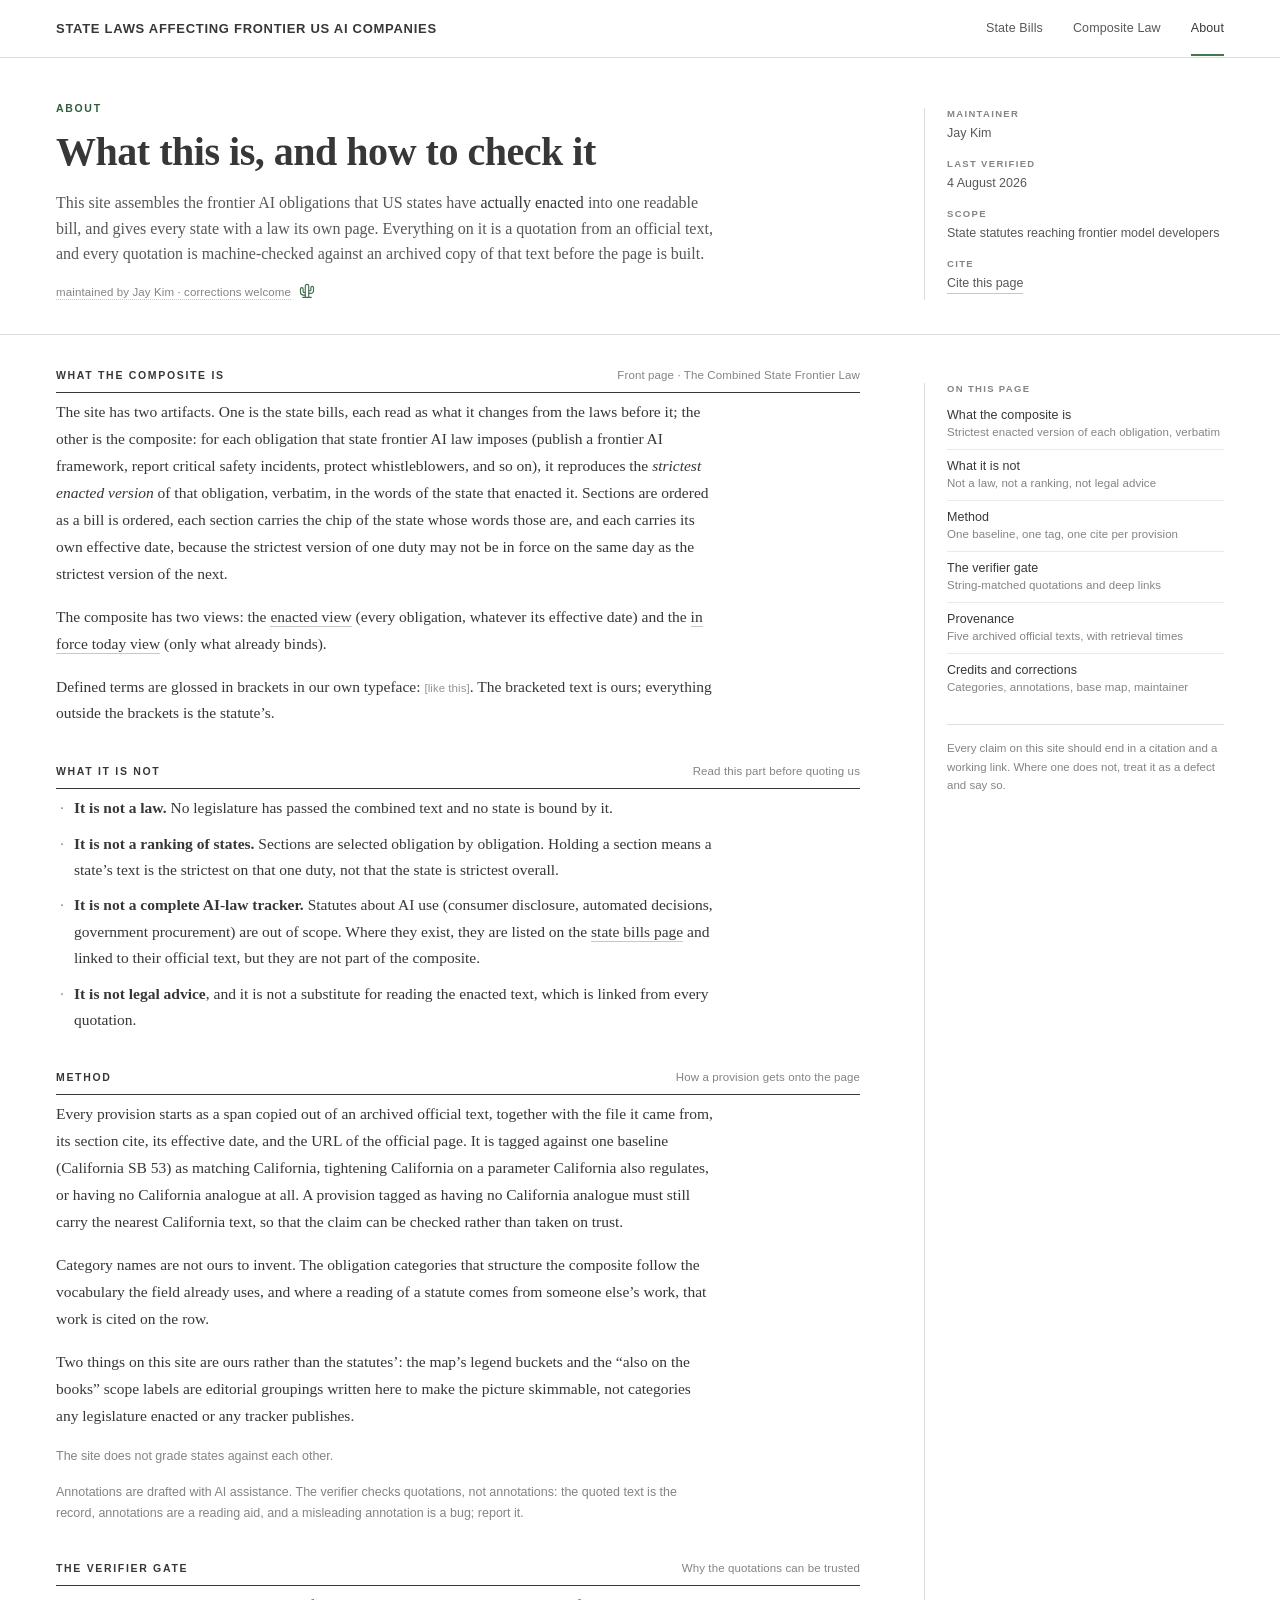
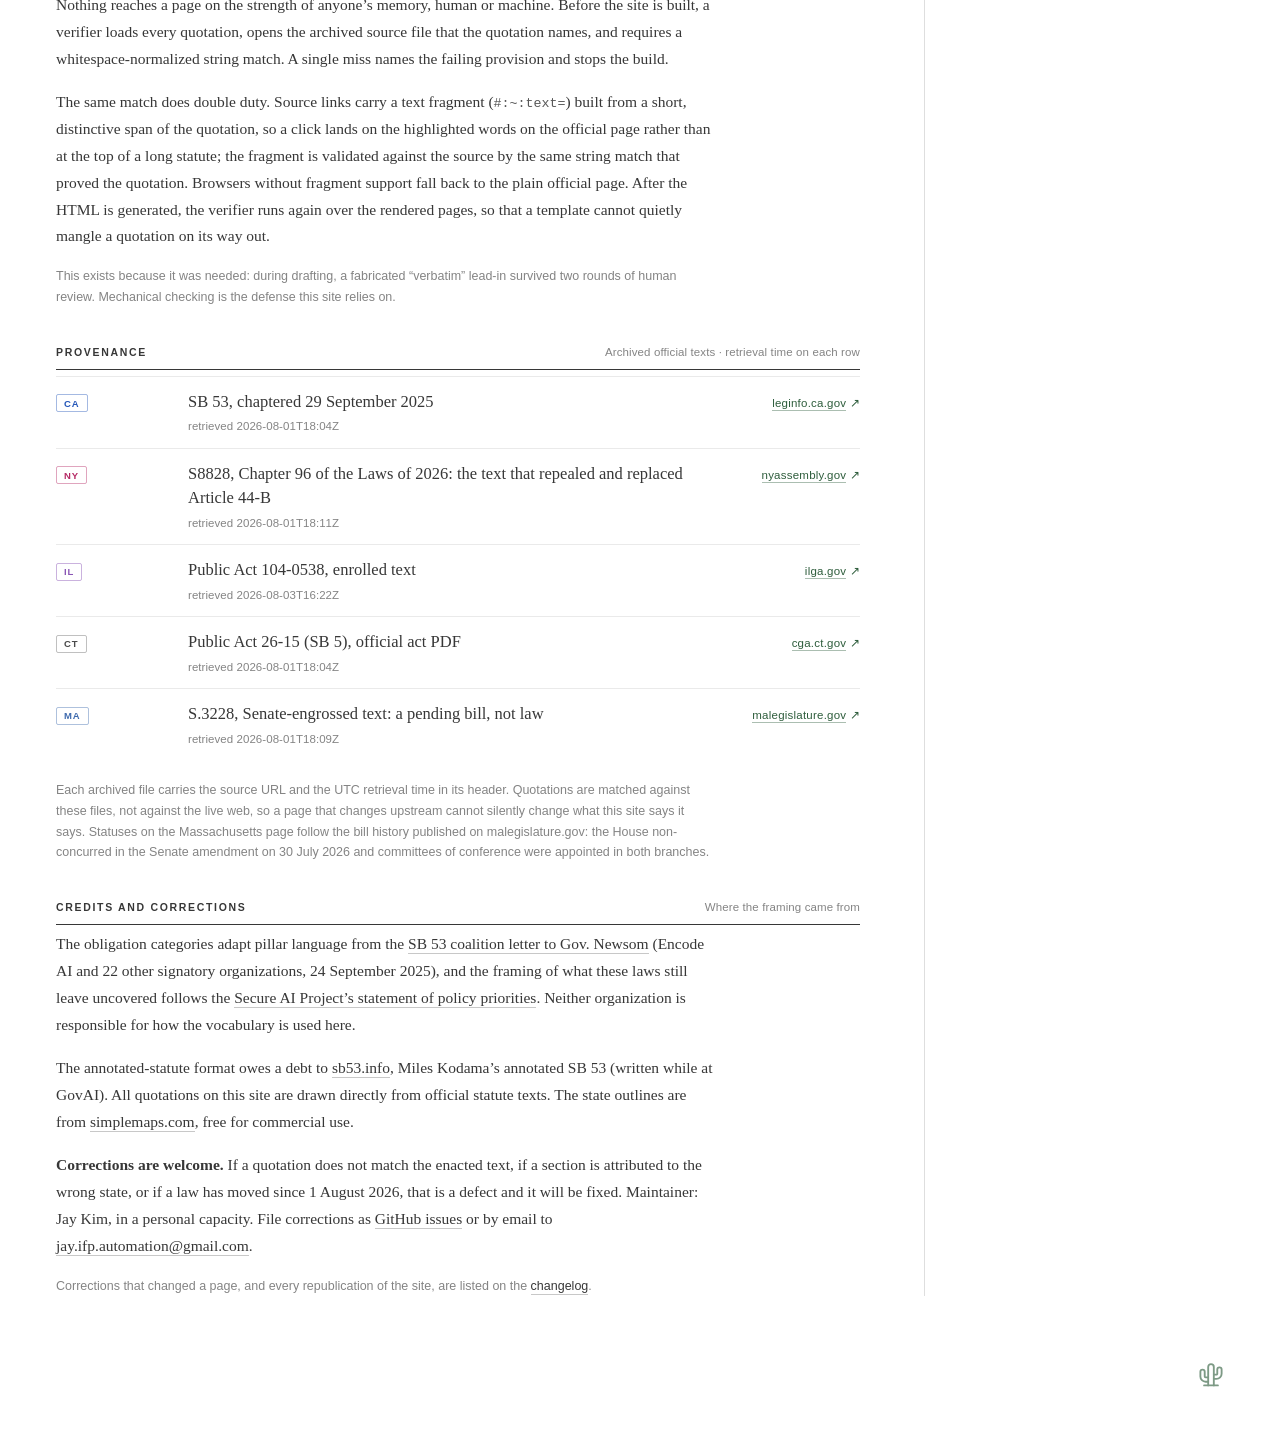
==== commit 5ecf0ba3: "publish: one-way sync from lawmap/v2/site/ (2026-08-04 17:44 EDT)" ====
--- a/about.html
+++ b/about.html
@@ -2,6 +2,8 @@
 <meta name="viewport" content="width=device-width, initial-scale=1">
 <title>About: State Laws Affecting Frontier US AI Companies</title>
 <meta name="description" content="What the combined state frontier law is and is not, where every quotation comes from, and how the quote verifier works.">
+<link rel="icon" href="favicon.svg" type="image/svg+xml">
+<link rel="alternate icon" href="favicon.ico" sizes="32x32">
 <link rel="stylesheet" href="assets/site.css">
 <link rel="stylesheet" href="assets/byline.css">
 <link rel="stylesheet" href="assets/mobile.css">
@@ -20,12 +22,12 @@
   <div>
     <div class="eyebrow">About</div>
     <h1>What this is, and how to check it</h1>
-    <div class="dek">This site assembles the frontier AI obligations that US states have <b>actually enacted</b> into one readable bill, and gives every state with a law its own text-centered page. Everything on it is a quotation from an official text, and every quotation is machine-checked against an archived copy of that text before the page is built.</div>
+    <div class="dek">This site assembles the frontier AI obligations that US states have <b>actually enacted</b> into one readable bill, and gives every state with a law its own page. Everything on it is a quotation from an official text, and every quotation is machine-checked against an archived copy of that text before the page is built.</div>
   <div class="byline" id="fb-byline">
-  <button class="byline-t" id="fb-open" type="button" aria-expanded="false">maintained by Jay Kim &middot; corrections welcome</button>
+  <button class="byline-t" id="fb-open" type="button" aria-expanded="false">maintained by Jay Kim &middot; corrections welcome</button><svg class="cactus-i" viewBox="0 0 24 24" fill="none" stroke="currentColor" stroke-width="1.7" stroke-linecap="round" stroke-linejoin="round" aria-hidden="true" focusable="false"><path d="M9.4 21.6V4.6a2.6 2.6 0 0 1 5.2 0V21.6"/><path d="M9.4 18.2H7a4.8 4.8 0 0 1-4.8-4.8V9a2 2 0 0 1 4 0v4.4a.8.8 0 0 0 .8.8h1.8"/><path d="M14.6 15.6H17a4.8 4.8 0 0 0 4.8-4.8V7a2 2 0 0 0-4 0v3.8a.8.8 0 0 1-.8.8h-2.4"/><path d="M5.6 21.6h12.8"/></svg>
   <div class="byline-card">
     <div class="byline-who">Jay Kim</div>
-    <p class="byline-ways"><a href="https://github.com/JayIoAurelius/frontier-ai-state-laws/issues">File a GitHub issue</a><span class="sep">&middot;</span><a href="mailto:jay.ifp.automation@gmail.com">jay.ifp.automation@gmail.com</a></p>
+    <p class="byline-ways"><a href="https://github.com/JayIoAurelius/frontier-ai-state-laws/issues">File a GitHub issue</a><span class="sep">&middot;</span><a href="mailto:jay.ifp.automation@gmail.com">jay.ifp.automation@gmail.com</a><span class="sep">&middot;</span><a href="/corrections.html">What this site got wrong</a></p>
     <label class="byline-lab" for="fb-text">Or send a note from this page</label>
     <textarea id="fb-text" rows="3" placeholder="What is wrong, and where?"></textarea>
     <input id="fb-hp" type="text" tabindex="-1" autocomplete="off" aria-hidden="true">
@@ -63,7 +65,7 @@
       <div class="sec-label"><h2>What the composite is</h2>
         <span>Front page &middot; The Combined State Frontier Law</span></div>
       <div class="prose">
-        <p>The site has two artifacts. One is the state bills, each read as its delta from the laws before it; the other is the composite: for each obligation that state frontier AI law imposes (publish a frontier AI framework, report critical safety incidents, protect whistleblowers, and so on), it reproduces the <em>strictest enacted version</em> of that obligation, verbatim, in the words of the state that enacted it. Sections are ordered as a bill is ordered, each section carries the chip of the state whose words those are, and each carries its own effective date, because the strictest version of one duty may not be in force on the same day as the strictest version of the next.</p>
+        <p>The site has two artifacts. One is the state bills, each read as what it changes from the laws before it; the other is the composite: for each obligation that state frontier AI law imposes (publish a frontier AI framework, report critical safety incidents, protect whistleblowers, and so on), it reproduces the <em>strictest enacted version</em> of that obligation, verbatim, in the words of the state that enacted it. Sections are ordered as a bill is ordered, each section carries the chip of the state whose words those are, and each carries its own effective date, because the strictest version of one duty may not be in force on the same day as the strictest version of the next.</p>
         <p>The composite has two views: the <a href="composite.html">enacted view</a> (every obligation, whatever its effective date) and the <a href="in-force.html">in force today view</a> (only what already binds).</p>
         <p>Defined terms are glossed in brackets in our own typeface: <span class="gloss">[like this]</span>. The bracketed text is ours; everything outside the brackets is the statute&rsquo;s.</p>
       </div>
@@ -85,9 +87,9 @@
       <div class="sec-label"><h2>Method</h2><span>How a provision gets onto the page</span></div>
       <div class="prose">
         <p>Every provision starts as a span copied out of an archived official text, together with the file it came from, its section cite, its effective date, and the URL of the official page. It is tagged against one baseline (California SB 53) as matching California, tightening California on a parameter California also regulates, or having no California analogue at all. A provision tagged as having no California analogue must still carry the nearest California text, so that the claim can be checked rather than taken on trust.</p>
-        <p>Category names are not ours to invent. The obligation categories that structure the composite follow the vocabulary the field already uses, and where the underlying reading of a statute rests on someone else&rsquo;s work, that work is cited on the row rather than absorbed.</p>
-        <p>Two things on this site are ours rather than the statutes&rsquo;: the map&rsquo;s legend buckets and the &ldquo;also on the books&rdquo; scope labels are editorial groupings written here to make the picture skimmable, not a taxonomy any legislature enacted or any tracker publishes.</p>
-        <p class="small">Comparative language is deliberately flat: the site is not in the business of grading states against each other.</p>
+        <p>Category names are not ours to invent. The obligation categories that structure the composite follow the vocabulary the field already uses, and where a reading of a statute comes from someone else&rsquo;s work, that work is cited on the row.</p>
+        <p>Two things on this site are ours rather than the statutes&rsquo;: the map&rsquo;s legend buckets and the &ldquo;also on the books&rdquo; scope labels are editorial groupings written here to make the picture skimmable, not categories any legislature enacted or any tracker publishes.</p>
+        <p class="small">The site does not grade states against each other.</p>
         <p class="small">Annotations are drafted with AI assistance. The verifier checks quotations, not annotations: the quoted text is the record, annotations are a reading aid, and a misleading annotation is a bug; report it.</p>
       </div>
     </div>
@@ -141,7 +143,7 @@
       </div>
 
       <div class="prose" style="margin-top:20px">
-        <p class="small">Each archived file carries the source URL and the UTC retrieval time in its header. Quotations are matched against these files, not against the live web, so a page that changes upstream cannot silently change what this site says it says; it shows up as a re-archiving decision instead. Statuses on the Massachusetts page follow the bill history published on malegislature.gov: the House non-concurred in the Senate amendment on 30 July 2026 and committees of conference were appointed in both branches.</p>
+        <p class="small">Each archived file carries the source URL and the UTC retrieval time in its header. Quotations are matched against these files, not against the live web, so a page that changes upstream cannot silently change what this site says it says. Statuses on the Massachusetts page follow the bill history published on malegislature.gov: the House non-concurred in the Senate amendment on 30 July 2026 and committees of conference were appointed in both branches.</p>
       </div>
     </div>
 
@@ -170,7 +172,7 @@
     <a class="jump" href="#provenance">Provenance
       <span class="w">Five archived official texts, with retrieval times</span></a>
     <a class="jump" href="#credits">Credits and corrections
-      <span class="w">Taxonomy, annotations, base map, maintainer</span></a>
+      <span class="w">Categories, annotations, base map, maintainer</span></a>
     <div class="lnote">Every claim on this site should end in a citation and a working link. Where one does not, treat it as a defect and say so.</div>
   </div>
 </div>
@@ -242,11 +244,33 @@
 (function () {
   var MONTHS = ["January", "February", "March", "April", "May", "June", "July",
     "August", "September", "October", "November", "December"];
+  var ZONE = "America/New_York";
   function longDate(iso) {
     var m = /^(\d{4})-(\d{2})-(\d{2})$/.exec(iso || "");
     if (!m) return null;
     var mo = MONTHS[Number(m[2]) - 1];
     return mo ? Number(m[3]) + " " + mo + " " + m[1] : null;
+  }
+  function etParts(d, opts) {
+    opts.timeZone = ZONE;
+    var p = new Intl.DateTimeFormat("en-US", opts).formatToParts(d), g = {}, i;
+    for (i = 0; i < p.length; i++) g[p[i].type] = p[i].value;
+    return g;
+  }
+  function relative(iso, now) {
+    try {
+      var t = Date.parse(typeof iso === "string" ? iso : "");
+      if (isNaN(t) || Math.abs(now - t) >= 864e5) return null;
+      var d = new Date(t);
+      var a = etParts(d, { year: "numeric", month: "2-digit", day: "2-digit",
+        hour: "numeric", minute: "2-digit", hour12: true });
+      var b = etParts(now, { year: "numeric", month: "2-digit", day: "2-digit" });
+      var same = a.year === b.year && a.month === b.month && a.day === b.day;
+      var word = same ? "today" : (t < now ? "yesterday" : null);
+      if (!word || !a.hour || !a.minute || !a.dayPeriod) return null;
+      return word + ", " + a.hour + ":" + a.minute + " "
+        + a.dayPeriod.toLowerCase() + " ET";
+    } catch (e) { return null; }
   }
   fetch("/verified.json", { cache: "no-store" })
     .then(function (r) { return r.ok ? r.json() : null; })
@@ -255,7 +279,11 @@
       var d = longDate(j.last_verified);
       if (d) {
         var stamps = document.querySelectorAll("[data-verified-stamp]");
-        for (var i = 0; i < stamps.length; i++) stamps[i].textContent = d;
+        var head = document.querySelectorAll("dd[data-verified-stamp], dd [data-verified-stamp]");
+        var rel = relative(j.generated_at, new Date());
+        for (var i = 0; i < stamps.length; i++)
+          stamps[i].textContent =
+            rel && [].indexOf.call(head, stamps[i]) >= 0 ? rel : d;
       }
       if (j.ma_status) {
         var chips = document.querySelectorAll("[data-ma-status]");
@@ -301,4 +329,5 @@
   });
 })();
 </script>
+<div class="colophon"><svg class="cactus-c" viewBox="0 0 24 24" fill="none" stroke="currentColor" stroke-width="1.7" stroke-linecap="round" stroke-linejoin="round" aria-hidden="true" focusable="false"><path d="M9.4 21.6V4.6a2.6 2.6 0 0 1 5.2 0V21.6"/><path d="M9.4 18.2H7a4.8 4.8 0 0 1-4.8-4.8V9a2 2 0 0 1 4 0v4.4a.8.8 0 0 0 .8.8h1.8"/><path d="M14.6 15.6H17a4.8 4.8 0 0 0 4.8-4.8V7a2 2 0 0 0-4 0v3.8a.8.8 0 0 1-.8.8h-2.4"/><path d="M5.6 21.6h12.8"/></svg></div>
 </body></html>
--- a/assets/site.css
+++ b/assets/site.css
@@ -34,11 +34,35 @@
    1.345:1 on white, --ink-2 7.086 -> 7.114, --ink-3 3.665 -> 3.740. Nothing got
    quieter; the hierarchy is the one Jay already approved, hue-corrected.
    The cool tokens (blues, --il, --ny, --green) never referenced the paper and
-   are untouched. Pinned by build/test_paperwhite.test.js. */
+   are untouched. Pinned by build/test_paperwhite.test.js.
+
+   ---------- GREEN STRUCTURAL (Jay ruling 2026-08-04 16:49-17:06 ET) ----------
+   Approved from mockups/green_2026-08-04/B_front.html + B_ma.html. Three moves,
+   all of them values in place, none of them a selector:
+
+   1. THE --blue-* FAMILY IS THE LINK-AND-AFFORDANCE FAMILY, AND IT IS GREEN.
+      The names stay — the same call --off got when the cream went white, so no
+      rule outside this block had to move — but every one of them now holds a
+      green. --blue-ink #2E5D3C is the primary: links, the eyebrow, the nav
+      underline, every word you can act on. It reads 7.64:1 on the paper against
+      the 4.50:1 of the #1E7FA9 it replaces, and sits between --ink-2 (7.11) and
+      --ink (11.90): ink-adjacent, statute book, not mint. --blue-d and --blue
+      are the secondary #3F7A4E, which is the palette's own --green, already
+      carrying "in force".
+      The point of the move is what it does to BLUE: --ca #2658B9 is untouched,
+      so blue on this site now means California and nothing else.
+   2. THE PANEL FILL IS THE PAPER. --panel #F4F4F4 -> #FFFFFF. The source card
+      was a tint AND a hairline box (card.css); it is a hairline box now.
+   3. THE MAP IS ENGRAVED, NOT FILLED. --m-none #E8E8E8 -> #F2F2F2 (1.12:1 on
+      the paper) with a real #D0D0D0 state stroke below replacing the white one.
+      Every pairwise separation improves: enacted 4.37 -> 4.78, partial
+      1.69 -> 1.85, different-scope 1.55 -> 1.70.
+   Pinned, with every ratio recomputed rather than quoted, by
+   build/test_greenpalette.test.js. */
 :root{
-  --off:#FFFFFF; --panel:#F4F4F4; --ink:#373737;
+  --off:#FFFFFF; --panel:#FFFFFF; --ink:#373737;
   --ink-2:#585858; --ink-3:#848484; --rule:#DEDEDE; --rule-2:#EAEAEA;
-  --blue:#41C4FC; --blue-d:#35ABDD; --blue-ink:#1E7FA9;
+  --blue:#3F7A4E; --blue-d:#3F7A4E; --blue-ink:#2E5D3C;
   --ca:#2658B9; --ny:#B52964; --il:#8A56B5; --ct:#4A4A4A; --ma:#3F6BAE; --green:#3F7A4E;
   /* --gold is DERIVED, not invented (Jay's chip ruling, 2026-08-03): it was the
      palette's own warm axis — the hue of the old warm --ink-3 #8B8474 and
@@ -53,7 +77,12 @@
      It now reads as a chosen accent (brand law allows rich black plus one other
      colour) rather than as the warm family's brightest member. */
   --gold:#8F6B1E;
-  --m-full:#3F6BAE; --m-on:#2E5B9E; --m-partial:#9DB6D9; --m-usage:#BCBCBC; --m-none:#E8E8E8;
+  /* The maker's mark (Jay, 2026-08-04 17:06 ET). Green, not the ink grey the
+     variant shipped with: at 62% opacity a grey colophon reads as a stray glyph
+     rather than a mark. A decorative mark is not a link, so reusing the link
+     hue on it is an argued exception, not an accident. */
+  --mark:#2E5D3C;
+  --m-full:#3F6BAE; --m-on:#2E5B9E; --m-partial:#9DB6D9; --m-usage:#BCBCBC; --m-none:#F2F2F2;
   --railw:128px; --railgap:22px;              /* bill pages override to 132/24 */
   /* Room the map column keeps clear on each side for the Massachusetts callout,
      which hangs OUTSIDE .mapwrap at left:100% and so is invisible to the layout
@@ -112,7 +141,7 @@
 .status{font-family:var(--sans);font-size:9.5px;font-weight:600;letter-spacing:.13em;
   text-transform:uppercase;color:var(--green);border:1px solid rgba(63,122,78,.42);
   background:rgba(63,122,78,.10);padding:4px 9px 3px;border-radius:2px;}
-.status.live{color:var(--blue-ink);border-color:rgba(30,127,169,.42);background:rgba(65,196,252,.10);}
+.status.live{color:var(--blue-ink);border-color:rgba(46,93,60,.42);background:rgba(46,93,60,.08);}
 .entries{margin-top:20px;padding-top:14px;border-top:1px solid var(--rule-2);max-width:660px;}
 .entries dt{font-size:9.5px;font-weight:600;letter-spacing:.14em;text-transform:uppercase;
   color:var(--ink-3);margin-bottom:8px;}
@@ -152,7 +181,7 @@
   color:var(--ink-3);margin-top:4px;letter-spacing:.005em;}
 .sum-l{text-align:right;font-size:11.5px;letter-spacing:.02em;color:var(--blue-ink);
   text-decoration:none;white-space:nowrap;}
-.sum-l u{text-decoration:none;border-bottom:1px solid rgba(30,127,169,.35);padding-bottom:1px;}
+.sum-l u{text-decoration:none;border-bottom:1px solid rgba(46,93,60,.40);padding-bottom:1px;}
 /* "also on the books" strip (ruling 17): quieter than a summary block, same rows */
 .strip{padding:26px 56px 40px;}
 .strip .sum-row{padding:11px 0 10px;}
@@ -250,10 +279,15 @@
   border-top:1px solid rgba(138,86,181,.24);
   font-family:var(--sans);font-size:12.5px;line-height:1.62;color:var(--ink-3);}
 
-/* ---------- register B: SELECTION STATE (blue) ----------
+/* ---------- register B: SELECTION STATE (green since 2026-08-04) ----------
    Which row the right-hand panel is currently showing, and the identical
-   words inside it. Never used to say a provision is new. */
-.sec.sel{background:rgba(65,196,252,.085);}
+   words inside it. Never used to say a provision is new.
+   The washes are lighter than the blue ones they replace (.085 -> .06 for the
+   row, .26 -> .14 for the highlight) because #2E5D3C is a dark green where
+   #41C4FC was a light blue: at the old alphas the same tint reads twice as
+   heavy. Body ink is 10.84:1 over the row wash and 9.58:1 under the
+   highlight, both recomputed in build/test_greenpalette.test.js G4. */
+.sec.sel{background:rgba(46,93,60,.06);}
 .sec.sel::before{content:"";position:absolute;left:-20px;top:0;bottom:0;width:2px;background:var(--blue-d);}
 .sec.sel .chip.il{color:#fff;background:var(--il);border-color:var(--il);}
 .sec.sel .chip.vs,.sec.sel .chip.tag-tightens{color:#fff;background:var(--ca);border-color:var(--ca);}
@@ -262,7 +296,7 @@
 .sec.hov .secno{color:var(--ink-2);}
 .openat{font-size:9px;font-weight:600;letter-spacing:.09em;text-transform:uppercase;
   color:var(--blue-ink);margin-top:9px;white-space:nowrap;}
-.hl{background:rgba(65,196,252,.26);box-shadow:0 1px 0 var(--blue-d);padding-bottom:.5px;}
+.hl{background:rgba(46,93,60,.14);box-shadow:0 1px 0 var(--blue-d);padding-bottom:.5px;}
 
 /* ---------- source panel (right half of the split) ---------- */
 .p-head{display:flex;align-items:center;gap:10px;margin-bottom:13px;}
@@ -302,13 +336,19 @@
      diff.scope--m-usage   #BCBCBC   1.90 on paper, 2.82 against enacted. It was
                            #C3BBA6, a warm beige that the legend called "gray";
                            on white it is finally the gray it always claimed.
-     no statute--m-none    #E8E8E8   1.23 on paper — deliberately near-background,
-                           separated from it by the white state strokes below.
+     no statute--m-none    #F2F2F2   1.12 on paper — deliberately near-background,
+                           and since 2026-08-04 drawn rather than filled.
    Every one of those numbers moved by at most +0.074 against its cream value, so
    the map a reader learned last week still reads the same this week.
-   The state strokes are the paper itself (--off), which is what keeps 51 shapes
-   legible when most of them carry the near-background fill. */
-.st{stroke:var(--off);stroke-width:1.1;stroke-linejoin:round;fill:var(--m-none);}
+   THE STATE STROKES WERE THE PAPER; they are a real #D0D0D0 line now (green
+   ruling, 2026-08-04). That is the trade: the no-statute fill steps closer to
+   the paper (1.23 -> 1.12) so the map stops being a grey mass, and an engraved
+   outline takes over the job of keeping 51 shapes apart. The stroke reads
+   1.38:1 against the new fill and 1.54:1 against the paper, and every pairwise
+   separation improved rather than degraded — enacted 4.37 -> 4.78, partial
+   1.69 -> 1.85, different-scope 1.55 -> 1.70. Pinned by
+   build/test_greenpalette.test.js G6. */
+.st{stroke:#D0D0D0;stroke-width:1;stroke-linejoin:round;fill:var(--m-none);}
 .st.full{fill:var(--m-full);}
 .st.partial{fill:var(--m-partial);}
 .st.usage{fill:var(--m-usage);}
@@ -353,10 +393,15 @@
 .lrow{display:grid;grid-template-columns:14px 1fr;gap:11px;align-items:start;
   padding:9px 0;border-top:1px solid var(--rule-2);}
 .lrow:first-of-type{border-top:none;padding-top:0;}
-.sw{width:14px;height:14px;border-radius:2px;margin-top:2px;background:var(--m-none);}
-.sw.full{background:var(--m-full);}
-.sw.partial{background:var(--m-partial);}
-.sw.usage{background:var(--m-usage);}
+/* The bare .sw is the no-statute swatch, so it carries the map's own edge
+   (green ruling, 2026-08-04): a 1.12:1 fill with no stroke is a blank square in
+   a legend. The three solid fills clear the border again — on the map they are
+   fills, not outlines. */
+.sw{width:14px;height:14px;border-radius:2px;margin-top:2px;background:var(--m-none);
+  border:1px solid #D0D0D0;}
+.sw.full{background:var(--m-full);border-color:transparent;}
+.sw.partial{background:var(--m-partial);border-color:transparent;}
+.sw.usage{background:var(--m-usage);border-color:transparent;}
 .sw.moving{background:var(--m-none);border:1px dashed var(--m-full);
   background-image:repeating-linear-gradient(45deg,rgba(63,107,174,.55) 0 1.5px,transparent 1.5px 4.5px);}
 .lrow .n{font-size:12.5px;color:var(--ink);line-height:1.35;letter-spacing:.005em;}
@@ -431,7 +476,7 @@
 .cl li:last-child{margin-bottom:0;}
 .cl li::before{content:"·";position:absolute;left:2px;color:var(--ink-3);}
 .lst-law a{color:var(--ink);text-decoration:none;
-  border-bottom:1px solid rgba(30,127,169,.35);}
+  border-bottom:1px solid rgba(46,93,60,.40);}
 .lst-law a:hover{color:var(--blue-ink);}
 .lst thead th:nth-child(2),.lst thead th:nth-child(3){width:20%;}
 .lst thead th:nth-child(4){width:23%;}
--- a/assets/byline.css
+++ b/assets/byline.css
@@ -31,7 +31,7 @@
   color:var(--ink-2);margin-top:4px;}
 .byline-ways{font-size:11.5px;line-height:1.5;margin-top:9px;}
 .byline-ways a{color:var(--blue-ink);text-decoration:none;
-  border-bottom:1px solid rgba(30,127,169,.35);}
+  border-bottom:1px solid rgba(46,93,60,.40);}
 .byline-ways .sep{color:#BEBEBE;padding:0 5px;}
 .byline-lab{display:block;font-size:9.5px;font-weight:600;letter-spacing:.14em;
   text-transform:uppercase;color:var(--ink-3);margin:13px 0 6px;}
@@ -42,10 +42,26 @@
 #fb-hp{position:absolute;left:-9999px;width:1px;height:1px;opacity:0;}
 .byline-send{margin-top:8px;font-family:var(--sans);font-size:9.5px;
   font-weight:600;letter-spacing:.11em;text-transform:uppercase;color:var(--blue-ink);
-  background:transparent;border:1px solid rgba(30,127,169,.42);border-radius:2px;
+  background:transparent;border:1px solid rgba(46,93,60,.45);border-radius:2px;
   padding:5px 11px 4px;cursor:pointer;}
-.byline-send:hover{background:rgba(65,196,252,.10);}
+.byline-send:hover{background:rgba(46,93,60,.08);}
 .byline-send[disabled]{color:var(--ink-3);border-color:var(--rule);cursor:default;}
 .byline-status{font-size:11.5px;line-height:1.5;color:var(--ink-3);margin-top:8px;}
 .byline-status:empty{display:none;}
 .byline-status a{color:var(--blue-ink);}
+
+/* ---------- the maker's mark (Jay, 2026-08-04 16:32 / 17:06 ET) ----------
+   One cactus, drawn once in build/byline.js, used twice on every page: inline
+   at the byline and as the colophon in the bottom-right corner. It lives beside
+   the byline rather than in site.css for the same reason the byline does — this
+   is new vocabulary, not extracted mockup vocabulary, and site.css is frozen.
+   Line art at the site's own hairline weight, one colour, no fill, so it reads
+   as a printer's mark and not as an icon set. --mark is green: at .62 a grey
+   colophon is nearly invisible on white and reads as a stray glyph, and a
+   decorative mark is not a link, so it may share the link hue. */
+.cactus-i{width:16px;height:16px;vertical-align:-3.5px;margin-left:8px;
+  color:var(--mark);opacity:.9;}
+.colophon{display:flex;justify-content:flex-end;align-items:center;
+  padding:0 56px 44px;margin-top:6px;}
+.colophon .cactus-c{width:26px;height:26px;color:var(--mark);opacity:.62;}
+@media (max-width:899px){.colophon{padding:0 18px 30px;}}
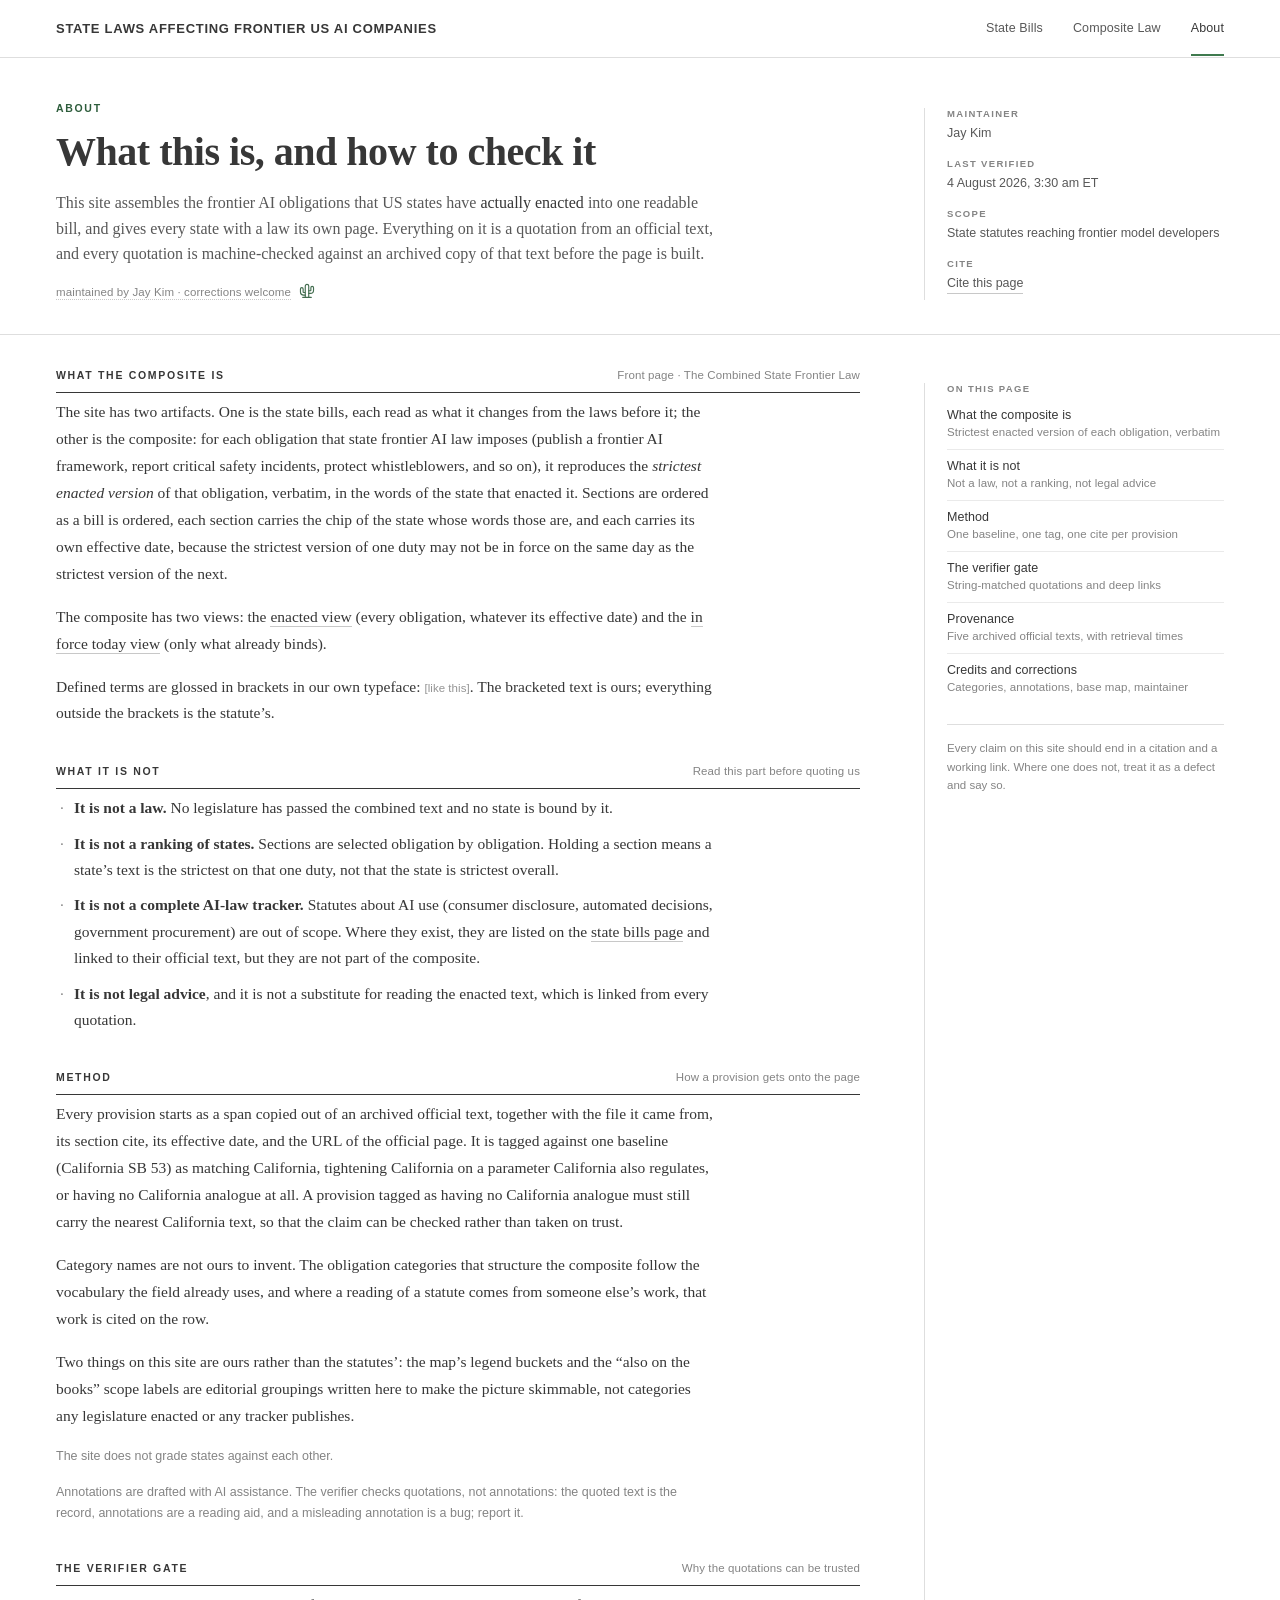
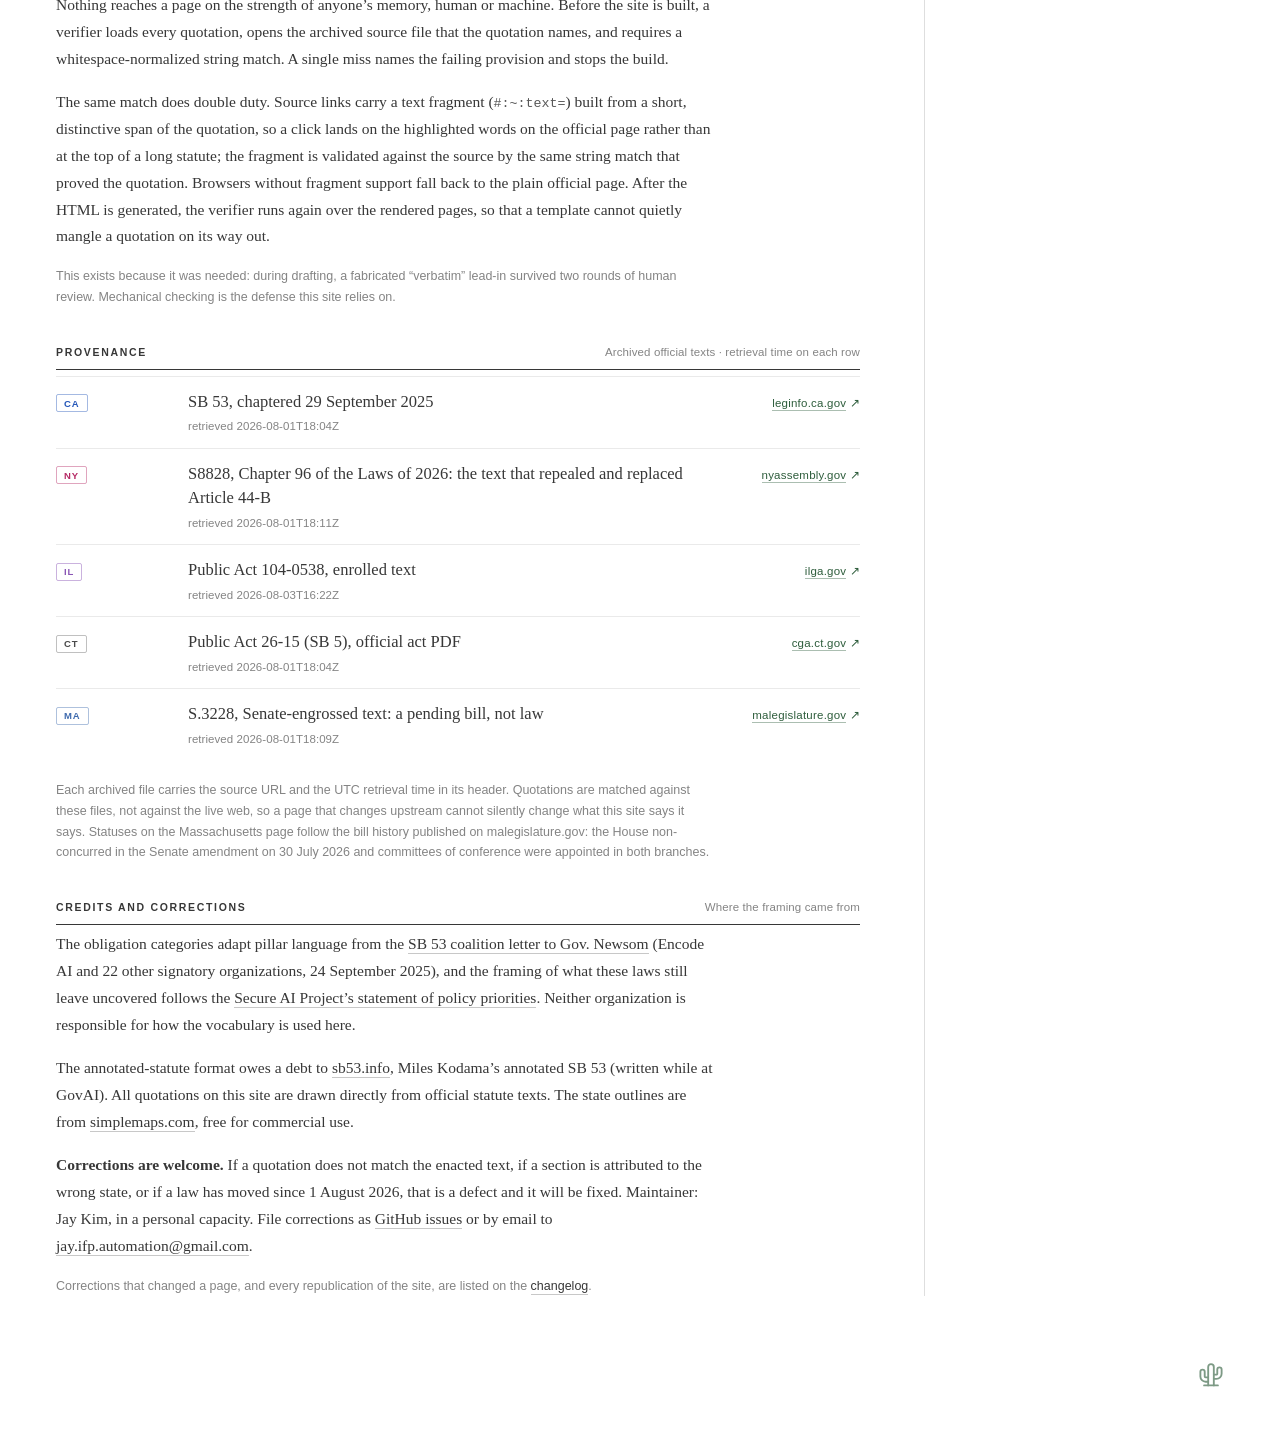
==== commit 78f74549: "publish: one-way sync from lawmap/v2/site/ (2026-08-04 17:56 EDT)" ====
--- a/about.html
+++ b/about.html
@@ -257,19 +257,16 @@
     for (i = 0; i < p.length; i++) g[p[i].type] = p[i].value;
     return g;
   }
-  function relative(iso, now) {
+  function dated(iso) {
     try {
       var t = Date.parse(typeof iso === "string" ? iso : "");
-      if (isNaN(t) || Math.abs(now - t) >= 864e5) return null;
-      var d = new Date(t);
-      var a = etParts(d, { year: "numeric", month: "2-digit", day: "2-digit",
-        hour: "numeric", minute: "2-digit", hour12: true });
-      var b = etParts(now, { year: "numeric", month: "2-digit", day: "2-digit" });
-      var same = a.year === b.year && a.month === b.month && a.day === b.day;
-      var word = same ? "today" : (t < now ? "yesterday" : null);
-      if (!word || !a.hour || !a.minute || !a.dayPeriod) return null;
-      return word + ", " + a.hour + ":" + a.minute + " "
-        + a.dayPeriod.toLowerCase() + " ET";
+      if (isNaN(t)) return null;
+      var a = etParts(new Date(t), { year: "numeric", month: "long",
+        day: "numeric", hour: "numeric", minute: "2-digit", hour12: true });
+      if (!a.day || !a.month || !a.year || !a.hour || !a.minute || !a.dayPeriod)
+        return null;
+      return a.day + " " + a.month + " " + a.year + ", " + a.hour + ":"
+        + a.minute + " " + a.dayPeriod.toLowerCase() + " ET";
     } catch (e) { return null; }
   }
   fetch("/verified.json", { cache: "no-store" })
@@ -280,7 +277,7 @@
       if (d) {
         var stamps = document.querySelectorAll("[data-verified-stamp]");
         var head = document.querySelectorAll("dd[data-verified-stamp], dd [data-verified-stamp]");
-        var rel = relative(j.generated_at, new Date());
+        var rel = dated(j.generated_at);
         for (var i = 0; i < stamps.length; i++)
           stamps[i].textContent =
             rel && [].indexOf.call(head, stamps[i]) >= 0 ? rel : d;
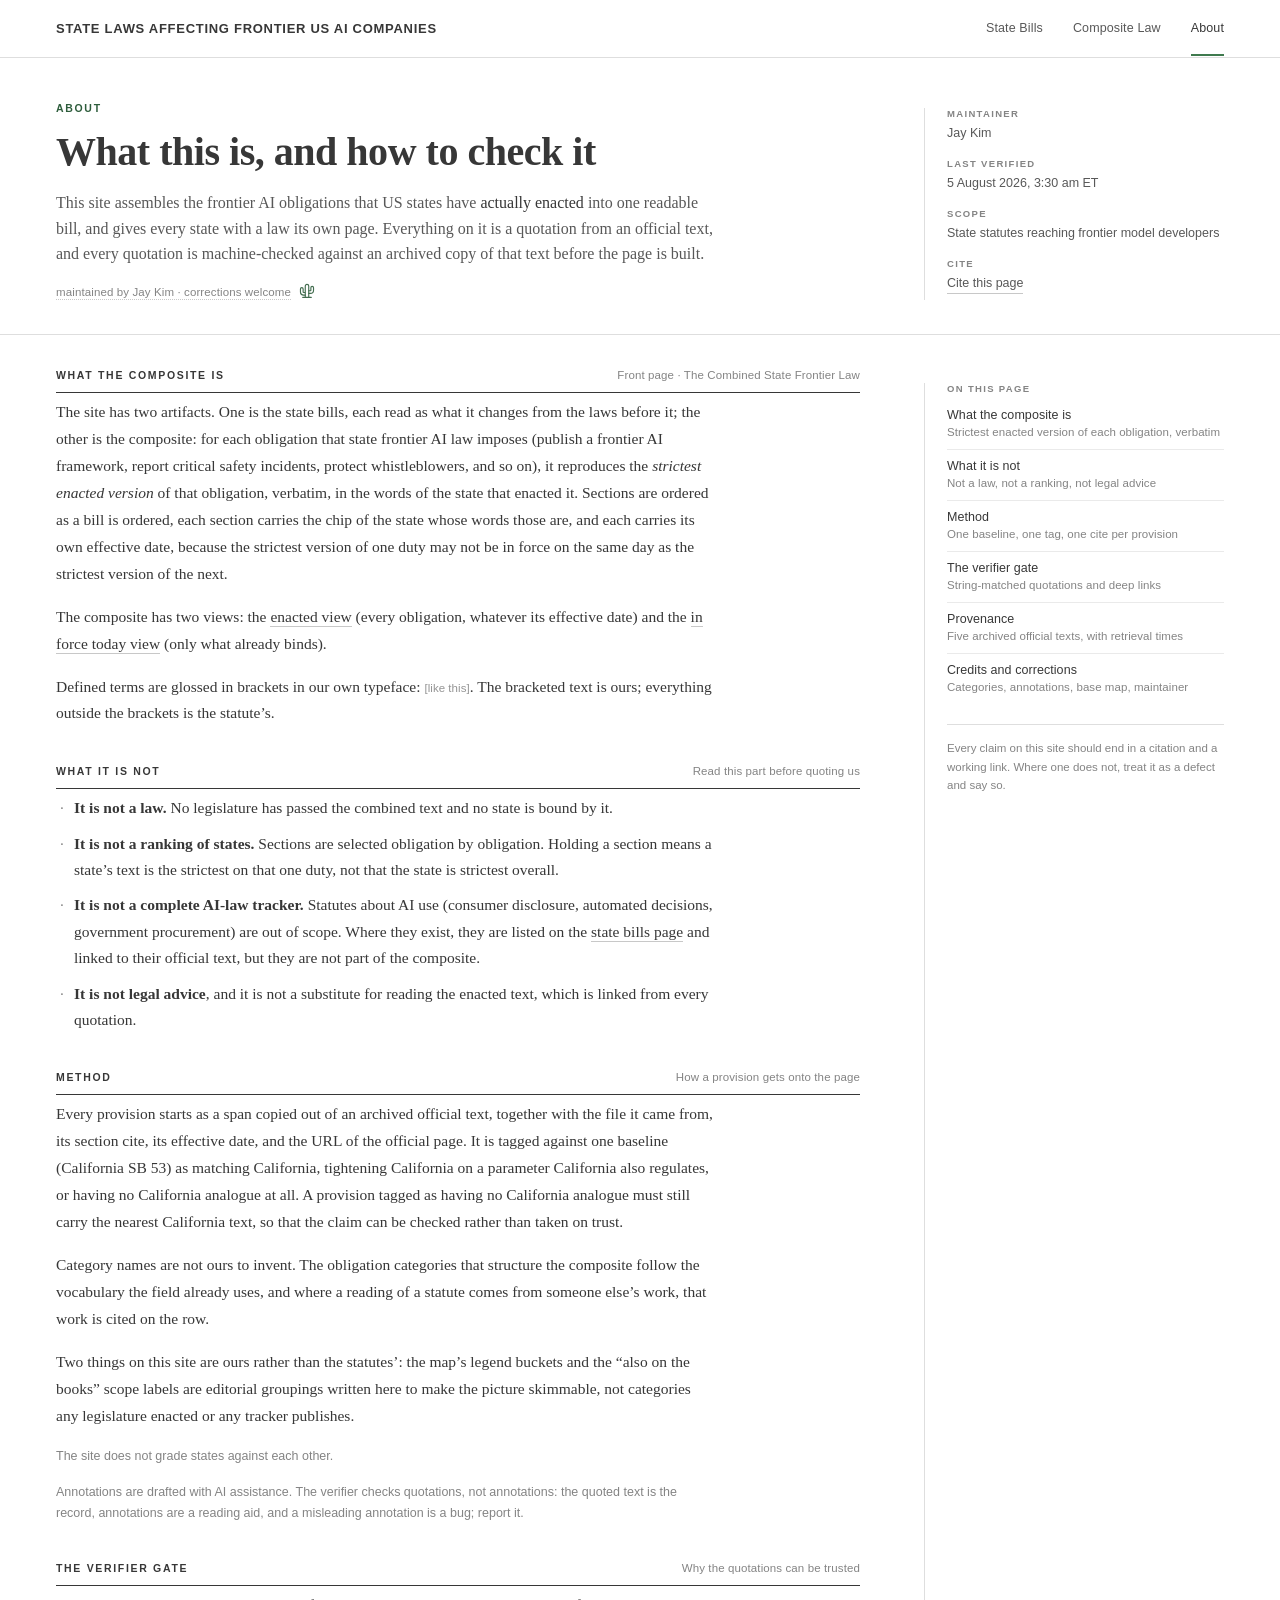
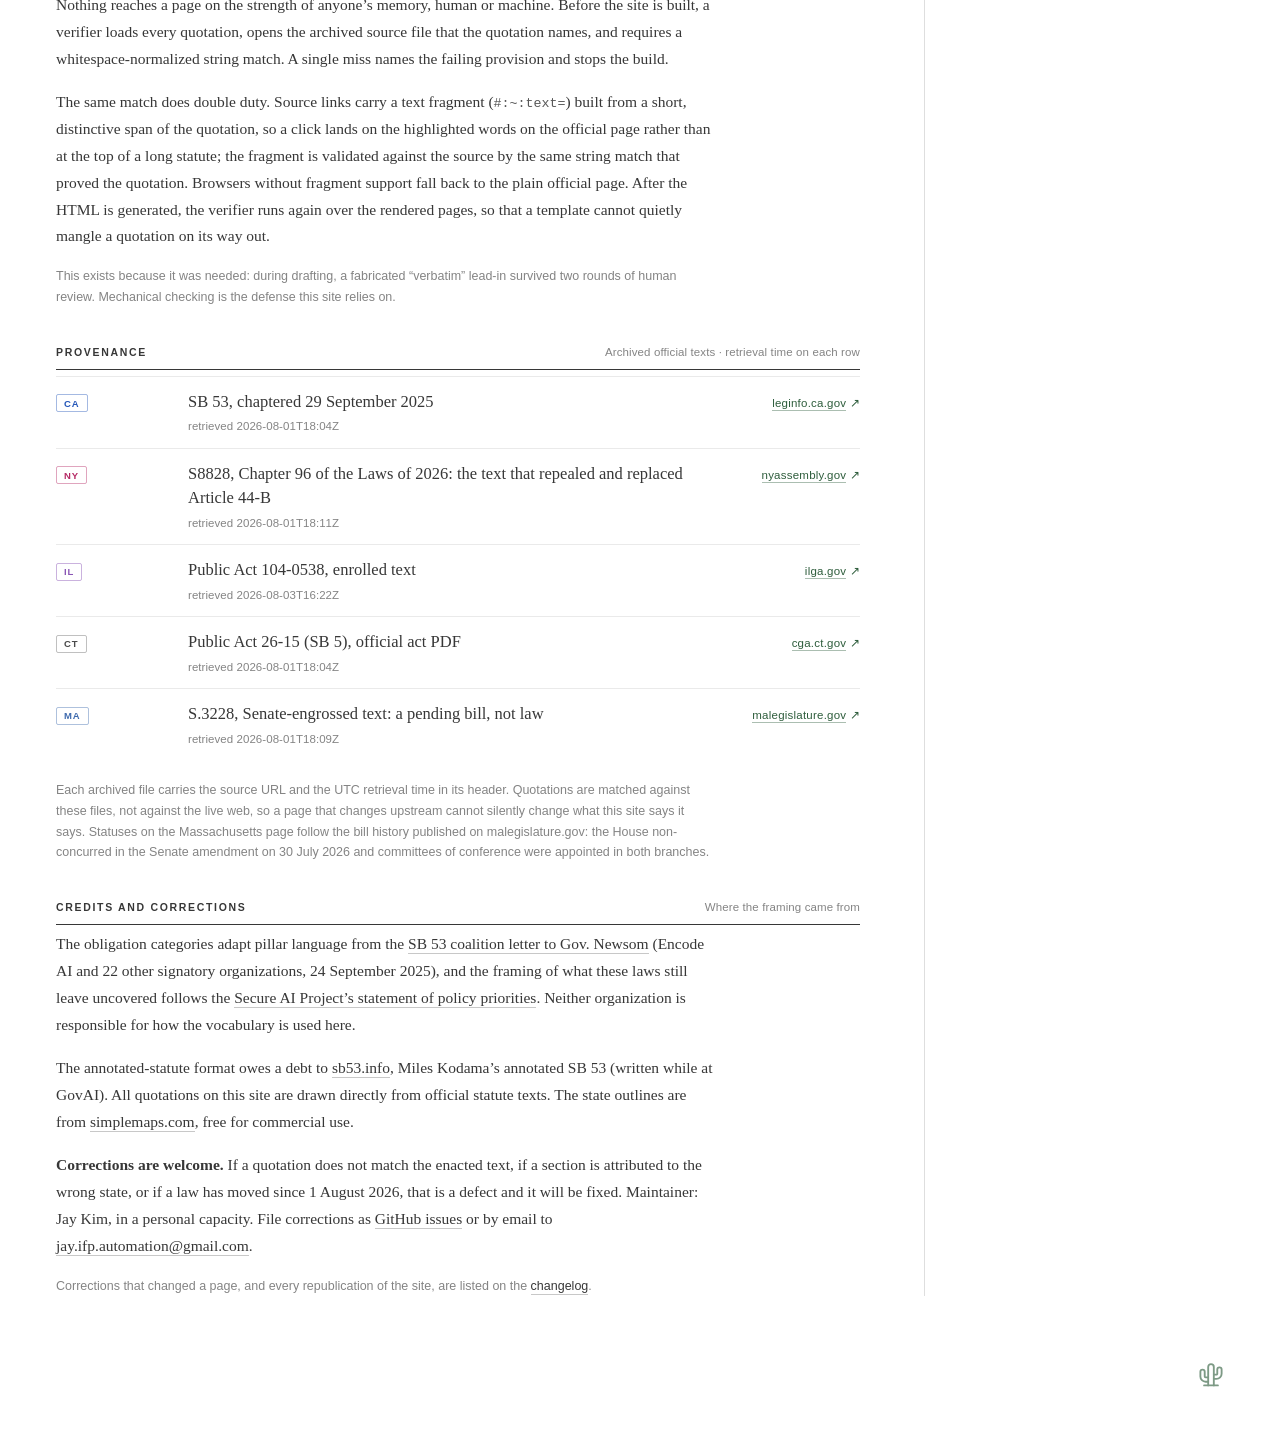
==== commit 8174880f: "publish: one-way sync from lawmap/v2/site/ (2026-08-05 15:01 EDT)" ====
--- a/about.html
+++ b/about.html
@@ -27,7 +27,7 @@
   <button class="byline-t" id="fb-open" type="button" aria-expanded="false">maintained by Jay Kim &middot; corrections welcome</button><svg class="cactus-i" viewBox="0 0 24 24" fill="none" stroke="currentColor" stroke-width="1.7" stroke-linecap="round" stroke-linejoin="round" aria-hidden="true" focusable="false"><path d="M9.4 21.6V4.6a2.6 2.6 0 0 1 5.2 0V21.6"/><path d="M9.4 18.2H7a4.8 4.8 0 0 1-4.8-4.8V9a2 2 0 0 1 4 0v4.4a.8.8 0 0 0 .8.8h1.8"/><path d="M14.6 15.6H17a4.8 4.8 0 0 0 4.8-4.8V7a2 2 0 0 0-4 0v3.8a.8.8 0 0 1-.8.8h-2.4"/><path d="M5.6 21.6h12.8"/></svg>
   <div class="byline-card">
     <div class="byline-who">Jay Kim</div>
-    <p class="byline-ways"><a href="https://github.com/JayIoAurelius/frontier-ai-state-laws/issues">File a GitHub issue</a><span class="sep">&middot;</span><a href="mailto:jay.ifp.automation@gmail.com">jay.ifp.automation@gmail.com</a><span class="sep">&middot;</span><a href="/corrections.html">What this site got wrong</a></p>
+    <p class="byline-ways"><a href="mailto:jay.ifp.automation@gmail.com">jay.ifp.automation@gmail.com</a><span class="sep">&middot;</span><a href="/corrections.html">What this site got wrong</a></p>
     <label class="byline-lab" for="fb-text">Or send a note from this page</label>
     <textarea id="fb-text" rows="3" placeholder="What is wrong, and where?"></textarea>
     <input id="fb-hp" type="text" tabindex="-1" autocomplete="off" aria-hidden="true">
@@ -207,8 +207,7 @@
   var out = document.getElementById("fb-status");
   var hp = document.getElementById("fb-hp");
   if (!box || !send || !out || typeof fetch !== "function") return;
-  var FAILED = 'Could not send. Please <a href="https://github.com/JayIoAurelius/frontier-ai-state-laws/issues">file a GitHub issue</a>'
-    + ' or email <a href="mailto:jay.ifp.automation@gmail.com">jay.ifp.automation@gmail.com</a>.';
+  var FAILED = 'Could not send. Please email <a href="mailto:jay.ifp.automation@gmail.com">jay.ifp.automation@gmail.com</a>.';
   send.addEventListener("click", function () {
     var comment = box.value.trim();
     if (!comment) { out.textContent = "Type a note first."; return; }
--- a/assets/byline.css
+++ b/assets/byline.css
@@ -19,6 +19,12 @@
   color:var(--ink-3);background:none;border:0;border-bottom:1px dotted #C8C8C8;
   padding:0 0 1px;cursor:pointer;}
 .byline:hover .byline-t,.byline:focus-within .byline-t{color:var(--ink-2);}
+/* The browser's default focus ring is a heavy black box around the whole
+   trigger (Jay, 2026-08-05: "this is ugly"). Keep a visible ring for keyboard
+   focus, in the site's own green and offset off the text; a pointer click
+   gets the open card itself as its feedback. */
+.byline-t:focus{outline:none;}
+.byline-t:focus-visible{outline:2px solid rgba(46,93,60,.55);outline-offset:3px;}
 .byline-card{position:absolute;left:0;top:calc(100% + 8px);z-index:20;width:320px;
   max-width:calc(100vw - 40px);background:var(--off);border:1px solid var(--rule);
   border-radius:2px;box-shadow:0 3px 12px rgba(55,55,55,.10);padding:14px 15px 13px;
@@ -30,7 +36,7 @@
 .byline-creed{font-family:var(--serif);font-size:13.5px;line-height:1.5;
   color:var(--ink-2);margin-top:4px;}
 .byline-ways{font-size:11.5px;line-height:1.5;margin-top:9px;}
-.byline-ways a{color:var(--blue-ink);text-decoration:none;
+.byline-ways a{color:var(--blue-ink);text-decoration:none;white-space:nowrap;
   border-bottom:1px solid rgba(46,93,60,.40);}
 .byline-ways .sep{color:#BEBEBE;padding:0 5px;}
 .byline-lab{display:block;font-size:9.5px;font-weight:600;letter-spacing:.14em;
--- a/assets/mobile.css
+++ b/assets/mobile.css
@@ -70,6 +70,9 @@
   .sum-x>summary.sum-line>div:first-child{flex:none;}
   .summary .sum-t,.summary .sum-row.hi .sum-t{font-size:15px;}
   .sum-l{text-align:left;white-space:normal;}
+  /* the row is one column here, so a grouped row's link stack starts at the
+     same left edge as its heading */
+  .sum-ls{align-items:flex-start;}
   .sum-drop{margin-left:0;max-width:none;}
   .sum-list{grid-template-columns:1fr;}
 
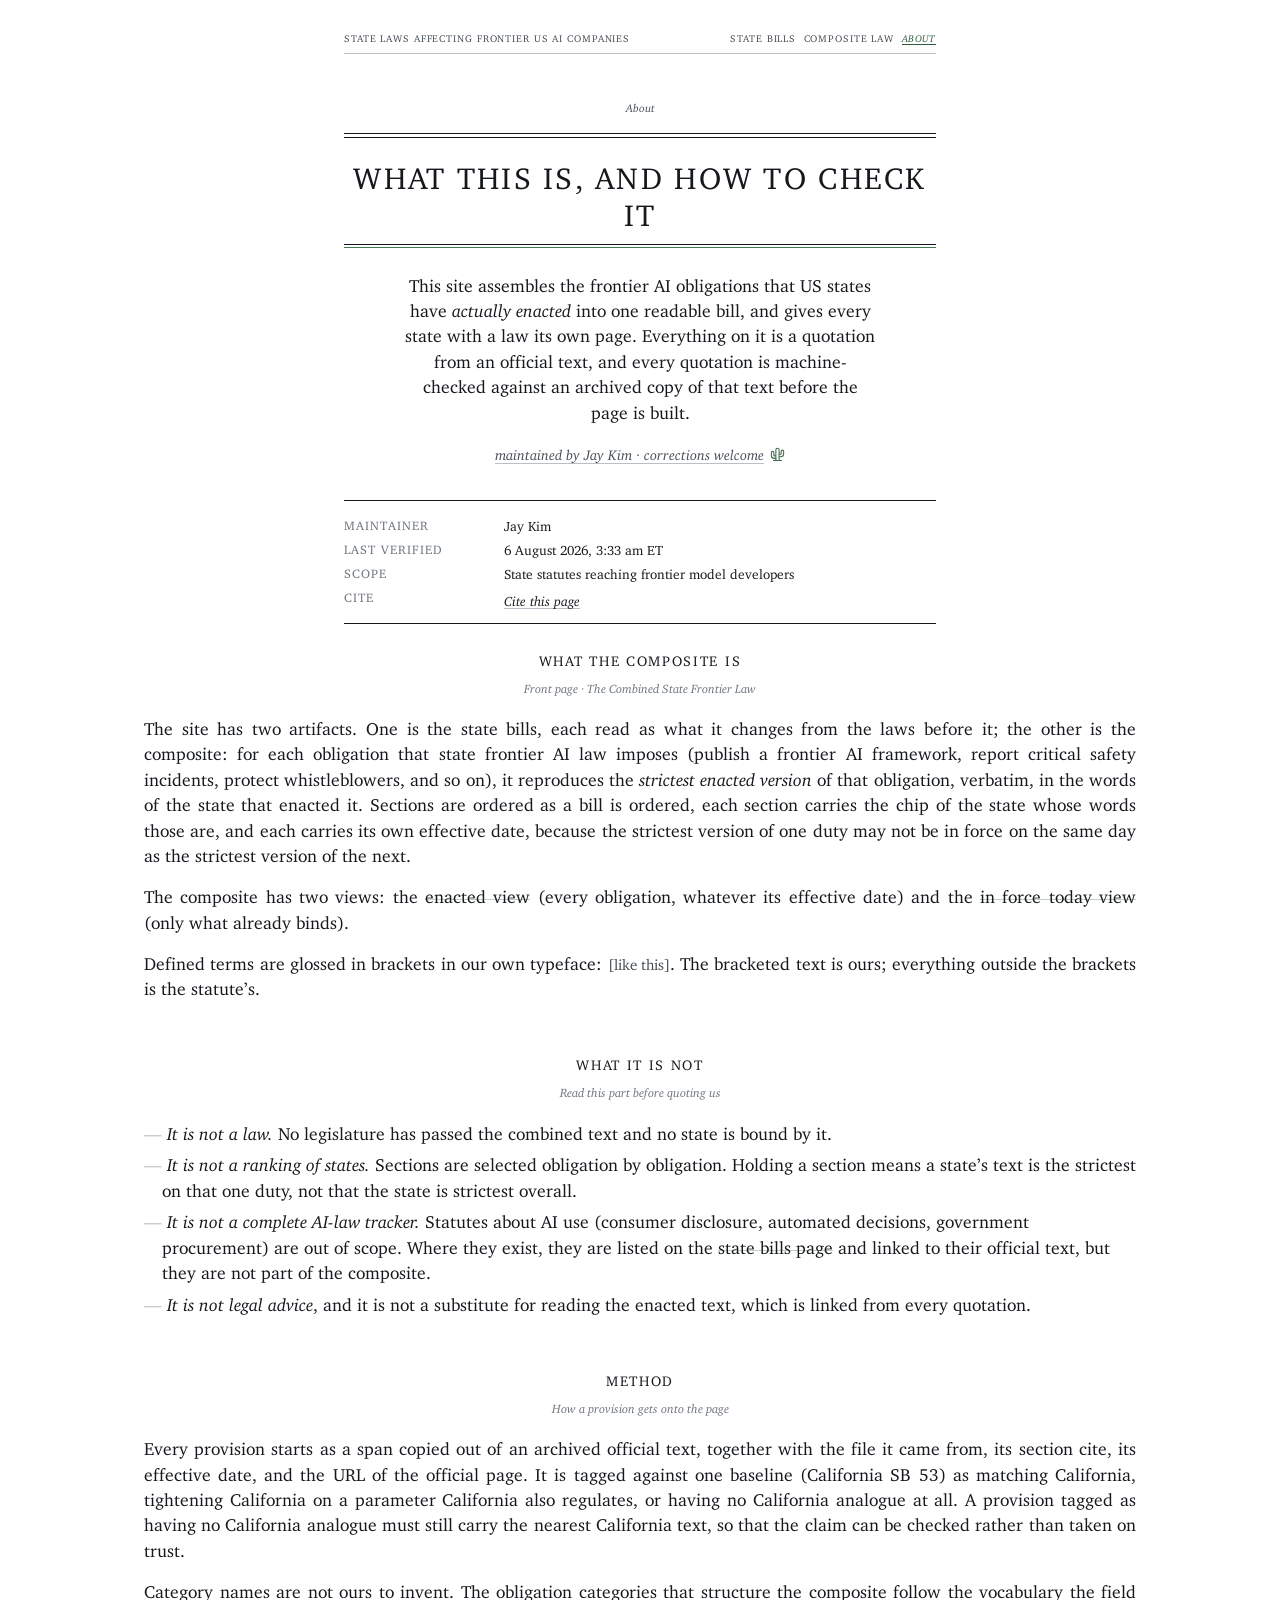
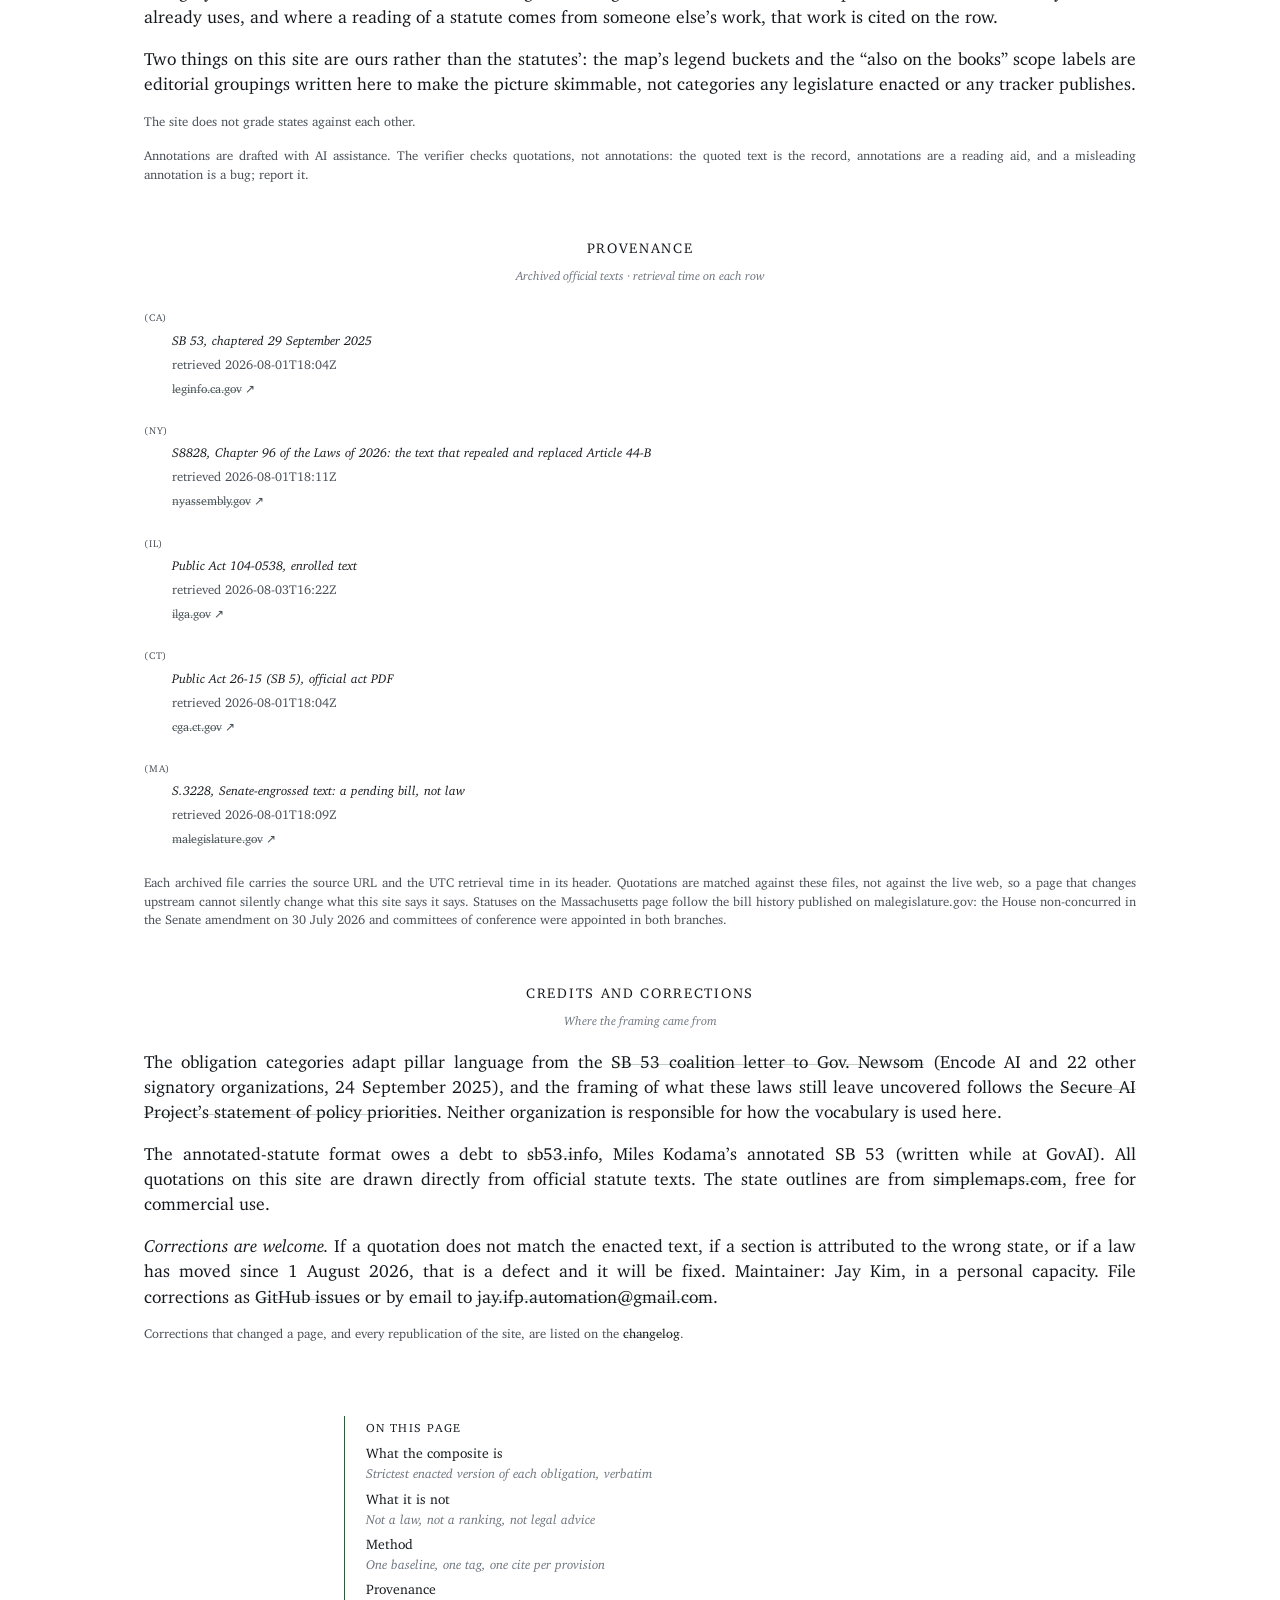
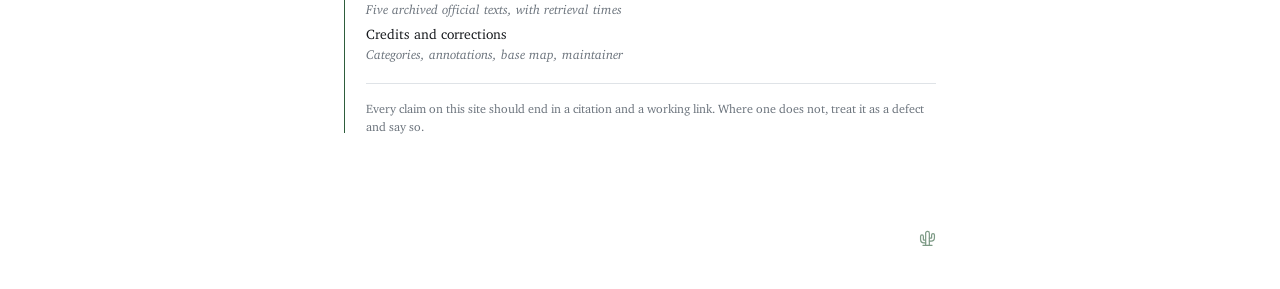
==== commit c30be8e9: "publish: one-way sync from lawmap/v2/site/ (2026-08-06 15:33 EDT)" ====
--- a/about.html
+++ b/about.html
@@ -23,8 +23,8 @@
     <div class="eyebrow">About</div>
     <h1>What this is, and how to check it</h1>
     <div class="dek">This site assembles the frontier AI obligations that US states have <b>actually enacted</b> into one readable bill, and gives every state with a law its own page. Everything on it is a quotation from an official text, and every quotation is machine-checked against an archived copy of that text before the page is built.</div>
-  <div class="byline" id="fb-byline">
-  <button class="byline-t" id="fb-open" type="button" aria-expanded="false">maintained by Jay Kim &middot; corrections welcome</button><svg class="cactus-i" viewBox="0 0 24 24" fill="none" stroke="currentColor" stroke-width="1.7" stroke-linecap="round" stroke-linejoin="round" aria-hidden="true" focusable="false"><path d="M9.4 21.6V4.6a2.6 2.6 0 0 1 5.2 0V21.6"/><path d="M9.4 18.2H7a4.8 4.8 0 0 1-4.8-4.8V9a2 2 0 0 1 4 0v4.4a.8.8 0 0 0 .8.8h1.8"/><path d="M14.6 15.6H17a4.8 4.8 0 0 0 4.8-4.8V7a2 2 0 0 0-4 0v3.8a.8.8 0 0 1-.8.8h-2.4"/><path d="M5.6 21.6h12.8"/></svg>
+    <div class="byline" id="fb-byline">
+  <button class="byline-t" id="fb-open" type="button">maintained by Jay Kim &middot; corrections welcome</button><svg class="cactus-i" viewBox="0 0 24 24" fill="none" stroke="currentColor" stroke-width="1.7" stroke-linecap="round" stroke-linejoin="round" aria-hidden="true" focusable="false"><path d="M9.4 21.6V4.6a2.6 2.6 0 0 1 5.2 0V21.6"/><path d="M9.4 18.2H7a4.8 4.8 0 0 1-4.8-4.8V9a2 2 0 0 1 4 0v4.4a.8.8 0 0 0 .8.8h1.8"/><path d="M14.6 15.6H17a4.8 4.8 0 0 0 4.8-4.8V7a2 2 0 0 0-4 0v3.8a.8.8 0 0 1-.8.8h-2.4"/><path d="M5.6 21.6h12.8"/></svg>
   <div class="byline-card">
     <div class="byline-who">Jay Kim</div>
     <p class="byline-ways"><a href="mailto:jay.ifp.automation@gmail.com">jay.ifp.automation@gmail.com</a><span class="sep">&middot;</span><a href="/corrections.html">What this site got wrong</a></p>
@@ -94,55 +94,46 @@
       </div>
     </div>
 
-    <div class="block" id="gate">
-      <div class="sec-label"><h2>The verifier gate</h2><span>Why the quotations can be trusted</span></div>
-      <div class="prose">
-        <p>Nothing reaches a page on the strength of anyone&rsquo;s memory, human or machine. Before the site is built, a verifier loads every quotation, opens the archived source file that the quotation names, and requires a whitespace-normalized string match. A single miss names the failing provision and stops the build.</p>
-        <p>The same match does double duty. Source links carry a text fragment (<code>#:~:text=</code>) built from a short, distinctive span of the quotation, so a click lands on the highlighted words on the official page rather than at the top of a long statute; the fragment is validated against the source by the same string match that proved the quotation. Browsers without fragment support fall back to the plain official page. After the HTML is generated, the verifier runs again over the rendered pages, so that a template cannot quietly mangle a quotation on its way out.</p>
-        <p class="small">This exists because it was needed: during drafting, a fabricated &ldquo;verbatim&rdquo; lead-in survived two rounds of human review. Mechanical checking is the defense this site relies on.</p>
-      </div>
-    </div>
-
     <div class="block" id="provenance">
       <div class="sec-label"><h2>Provenance</h2>
         <span>Archived official texts &middot; retrieval time on each row</span></div>
 
       <div class="sum-row">
-        <div><span class="chip ca">CA</span></div>
+        <span class="chip ca">CA</span>
         <div class="sum-t">SB 53, chaptered 29 September 2025
           <span class="sub">retrieved 2026-08-01T18:04Z</span></div>
         <a class="sum-l" href="https://leginfo.legislature.ca.gov/faces/billTextClient.xhtml?bill_id=202520260SB53"><u>leginfo.ca.gov</u> &#8599;</a>
       </div>
 
       <div class="sum-row">
-        <div><span class="chip ny">NY</span></div>
+        <span class="chip ny">NY</span>
         <div class="sum-t">S8828, Chapter 96 of the Laws of 2026: the text that repealed and replaced Article 44-B
           <span class="sub">retrieved 2026-08-01T18:11Z</span></div>
         <a class="sum-l" href="https://nyassembly.gov/leg/?default_fld=&amp;leg_video=&amp;bn=S08828&amp;term=2025&amp;Text=Y"><u>nyassembly.gov</u> &#8599;</a>
       </div>
 
       <div class="sum-row">
-        <div><span class="chip il">IL</span></div>
+        <span class="chip il">IL</span>
         <div class="sum-t">Public Act 104-0538, enrolled text
           <span class="sub">retrieved 2026-08-03T16:22Z</span></div>
         <a class="sum-l" href="https://www.ilga.gov/documents/legislation/PublicActs/104/104-0538.htm"><u>ilga.gov</u> &#8599;</a>
       </div>
 
       <div class="sum-row">
-        <div><span class="chip ct">CT</span></div>
+        <span class="chip ct">CT</span>
         <div class="sum-t">Public Act 26-15 (SB 5), official act PDF
           <span class="sub">retrieved 2026-08-01T18:04Z</span></div>
         <a class="sum-l" href="https://www.cga.ct.gov/2026/ACT/PA/PDF/2026PA-00015-R00SB-00005-PA.PDF"><u>cga.ct.gov</u> &#8599;</a>
       </div>
 
       <div class="sum-row">
-        <div><span class="chip ma">MA</span></div>
+        <span class="chip ma">MA</span>
         <div class="sum-t">S.3228, Senate-engrossed text: a pending bill, not law
           <span class="sub">retrieved 2026-08-01T18:09Z</span></div>
         <a class="sum-l" href="https://malegislature.gov/Bills/194/S3228/Senate/Bill/Text"><u>malegislature.gov</u> &#8599;</a>
       </div>
 
-      <div class="prose" style="margin-top:20px">
+      <div class="prose" style="margin-top:1.6rem">
         <p class="small">Each archived file carries the source URL and the UTC retrieval time in its header. Quotations are matched against these files, not against the live web, so a page that changes upstream cannot silently change what this site says it says. Statuses on the Massachusetts page follow the bill history published on malegislature.gov: the House non-concurred in the Senate amendment on 30 July 2026 and committees of conference were appointed in both branches.</p>
       </div>
     </div>
@@ -153,7 +144,7 @@
         <p>The obligation categories adapt pillar language from the <a href="https://encodeai.org/wp-content/uploads/2025/09/SB-53-Coalition-Letter-9_24_2025.pdf">SB 53 coalition letter to Gov. Newsom</a> (Encode AI and 22 other signatory organizations, 24 September 2025), and the framing of what these laws still leave uncovered follows the <a href="https://secureaiproject.org/about">Secure AI Project&rsquo;s statement of policy priorities</a>. Neither organization is responsible for how the vocabulary is used here.</p>
         <p>The annotated-statute format owes a debt to <a href="https://sb53.info/">sb53.info</a>, Miles Kodama&rsquo;s annotated SB 53 (written while at GovAI). All quotations on this site are drawn directly from official statute texts. The state outlines are from <a href="https://simplemaps.com/resources/svg-license">simplemaps.com</a>, free for commercial use.</p>
         <p><b>Corrections are welcome.</b> If a quotation does not match the enacted text, if a section is attributed to the wrong state, or if a law has moved since 1 August 2026, that is a defect and it will be fixed. Maintainer: Jay Kim, in a personal capacity. File corrections as <a href="https://github.com/JayIoAurelius/frontier-ai-state-laws/issues">GitHub issues</a> or by email to <a href="mailto:jay.ifp.automation@gmail.com">jay.ifp.automation@gmail.com</a>.</p>
-        <p class="small">Corrections that changed a page, and every republication of the site, are listed on the <a href="changelog.html">changelog</a>.</p>
+        <p class="small">Corrections that changed a page, and every republication of the site, are listed on the <a href="/corrections.html">changelog</a>.</p>
       </div>
     </div>
 
@@ -167,8 +158,6 @@
       <span class="w">Not a law, not a ranking, not legal advice</span></a>
     <a class="jump" href="#method">Method
       <span class="w">One baseline, one tag, one cite per provision</span></a>
-    <a class="jump" href="#gate">The verifier gate
-      <span class="w">String-matched quotations and deep links</span></a>
     <a class="jump" href="#provenance">Provenance
       <span class="w">Five archived official texts, with retrieval times</span></a>
     <a class="jump" href="#credits">Credits and corrections
@@ -179,29 +168,6 @@
 
 <script id="feedback">
 (function () {
-  var root = document.getElementById("fb-byline");
-  var trig = document.getElementById("fb-open");
-  if (root && trig && root.classList && root.contains) {
-    /* Take the open state off the CSS: .byline-js turns the hover and
-       focus-within rules off, so nothing fights the toggle. */
-    root.classList.add("byline-js");
-    var open = false;
-    var setOpen = function (next) {
-      open = next;
-      if (next) { root.classList.add("is-open"); } else { root.classList.remove("is-open"); }
-      trig.setAttribute("aria-expanded", next ? "true" : "false");
-    };
-    trig.addEventListener("click", function () { setOpen(!open); });
-    document.addEventListener("click", function (e) {
-      // The trigger's own handler has already run; the card is inside root, so
-      // this closes on outside clicks only.
-      if (open && !root.contains(e.target)) { setOpen(false); }
-    });
-    document.addEventListener("keydown", function (e) {
-      if (open && (e.key === "Escape" || e.key === "Esc")) { setOpen(false); trig.focus(); }
-    });
-  }
-
   var box = document.getElementById("fb-text");
   var send = document.getElementById("fb-send");
   var out = document.getElementById("fb-status");
--- a/assets/site.css
+++ b/assets/site.css
@@ -1,522 +1,759 @@
 /* ==========================================================================
-   LAWMAP v2 — frozen design system.
-   Extracted (not invented) from mockups/mock1e_composite.html (composite),
-   mock3e_textspine.html (bill page), mock4b_map.html (map), mock_shared.css.
-   PNG ground truth: mock1e.png, mock3e.png, mock4b.png.
-   Typography per Inputs/IFP_Brand/BRAND.md and the Cirrus/IFP webapp GUIDE:
-   the SERIF carries the statute, the display line, and every longer chunk of
-   our own prose (standfirst, summaries, About body, map caption); the SANS
-   carries navigation, chips, eyebrows, labels, table headers and the editorial
-   gloss that sits inside a statute line.  Both stacks live in one token each
-   (--serif / --sans below) because the published site has no licensed fonts:
-   renders in the browser's default face (2026-08-04: six bare 'Sohne' rules
-   were shipping every chip and status flag on the public site in Times).
-   Fonts are licensed and gitignored: referenced by relative path out of the
+   LAWMAP v2 — the law-review design system (Jay's rulings, 2026-08-05).
+   Extracted (not invented) from mockups/antislop_2026-08-05/lawreview.html and
+   lawreview_index.html, the two variants Jay approved out of the anti-slop
+   round; the contract is v2/RESTYLE_SPEC.md and every value below answers a
+   numbered ruling in it.
+
+   WHY THE SHEET WAS RETOKENIZED RATHER THAN REPLACED. Jay judged the outgoing
+   design "Claude slop" in a blind A/B, and the version with the licensed fonts
+   read WORSE — so the defect was never typography licensing, it was idiom. The
+   idiom now is the printed law review: pure white paper, cool greys, an
+   old-style serif as THE design, a centred masthead in capitals over double
+   rules, hairline-and-double-rule vocabulary, parenthetical attributions in
+   capitals, print measures, justified text. The credibility mechanism is that
+   the page looks like a design culture humans have used for a century.
+
+   THE BUTTERICK CORRECTIONS (RESTYLE_SPEC addendum A1-A7) are folded in. The one
+   that touched the most rules is A1: every label in this sheet was set with
+   font-variant-caps:small-caps, and no face in any stack the site can reach
+   carries real small caps, so the browser was SYNTHESIZING them out of scaled-down
+   capitals — the exact defect the idiom is supposed to avoid. Every one of those
+   rules is now real capitals, stepped down in size, tracked 0.05-0.12em; body
+   text carries no tracking at all. A3 makes Charter the primary serif, shipped
+   from assets/fonts/. A2 keeps the narrow source column ragged and keeps
+   citations and URLs from ever hyphenating. Pinned by build/test_typerules.test.js.
+
+   ADDENDUM B (Jay's rulings, 2026-08-05 18:18-18:23 ET) RE-SIZES THE WHOLE SHEET.
+   A6 had put the body at 19.5px over 1.42; Jay read that live and said "it's not
+   very readable ... smaller body text, slightly more spacing for body text". So
+   B1 supersedes A6's numbers: 17.5px over 1.45, sitewide, which is still well
+   inside Butterick's own 15-25px band and takes the leading to the generous end
+   of A6's 1.2-1.45 rather than the middle. Every `line-height:1.42` in this file
+   is now 1.45 and every 1.22rem body block is 17.5px.
+   THE MEASURE FOLLOWS THE SIZE, because a measure is a character count wearing a
+   width: 40rem was ~65 characters at 19.5px and would be ~73 at 17.5px, over
+   B1's 65-70 target. --measure is 37rem, which is 592px and ~68 characters at
+   the new body. Nothing else in the sheet is rescaled: the apparatus (sidenotes,
+   the source card, captions, the landscape table) is declared in rem, so it holds
+   its absolute size while the body comes down — which TIGHTENS the ratio between
+   footnote and text from 64% toward the ~75% printed matter actually uses, in the
+   right direction, rather than shrinking labels that were already at their floor.
+   B2 takes ~20% out of the front matter's vertical air (the masthead's padding,
+   the eyebrow, the title's own padding, the dek, the subdek, the entries and the
+   ledger); the reading rhythm below the double rule is untouched.
+
+   EVERY SELECTOR THE SITE ALREADY USES IS STILL HERE. The restyle is values in
+   place — the same call --off got when the cream went white and the --blue-*
+   family got when it went green — because three of the site's page kinds are
+   generated by other modules and one is hand-authored, and a rename would have
+   been a change to files this lane does not own. New vocabulary is ADDED
+   (.rule-dbl, .plate, .plate-head, .notes-rule, .lead-dots) rather than
+   substituted, so a page can adopt the mockup's markup or keep its own.
+   Pinned by build/test_greenpalette.test.js.
    ========================================================================== */
 
-
-/* ---------- tokens (IFP palette: white #FFFFFF, rich black #373737,
-   light blue #41C4FC/#35ABDD, dark blue #2658B9, mulberry #B52964) ----------
-   THE PAPER IS WHITE (Jay ruling 2026-08-04 12:04 ET: cream out, IFP light in).
-   --off was #FFFEF2, the Notion "Off White (new)" swatch, and the GUIDE's own
-   provenance note flags it as a house call: "production ifp.org does not use the
-   off-white body background our apps standardized on". #FFFFFF is not an
-   invention either — it is the value production ifp.org itself sets for
-   --color-body-background (in its prefers-contrast:more block), so the site now
-   runs on IFP's own light surface rather than on our staging-derived cream.
-   The token keeps the name --off so no rule outside this block had to move.
-
-   EVERY WARM TINT BELOW WAS RE-DERIVED, NOT RE-GUESSED. Each one was a warm
-   step off cream; each is now the NEUTRAL GRAY OF THE SAME RELATIVE LUMINANCE
-   (WCAG 2.x definition), so every contrast step the approved design depends on
-   survives the change while the yellow cast goes. The drift is under 0.08 of a
-   contrast ratio at every token — e.g. --rule read 1.320:1 on cream and reads
-   1.345:1 on white, --ink-2 7.086 -> 7.114, --ink-3 3.665 -> 3.740. Nothing got
-   quieter; the hierarchy is the one Jay already approved, hue-corrected.
-   The cool tokens (blues, --il, --ny, --green) never referenced the paper and
-   are untouched. Pinned by build/test_paperwhite.test.js.
-
-   ---------- GREEN STRUCTURAL (Jay ruling 2026-08-04 16:49-17:06 ET) ----------
-   Approved from mockups/green_2026-08-04/B_front.html + B_ma.html. Three moves,
-   all of them values in place, none of them a selector:
-
-   1. THE --blue-* FAMILY IS THE LINK-AND-AFFORDANCE FAMILY, AND IT IS GREEN.
-      The names stay — the same call --off got when the cream went white, so no
-      rule outside this block had to move — but every one of them now holds a
-      green. --blue-ink #2E5D3C is the primary: links, the eyebrow, the nav
-      underline, every word you can act on. It reads 7.64:1 on the paper against
-      the 4.50:1 of the #1E7FA9 it replaces, and sits between --ink-2 (7.11) and
-      --ink (11.90): ink-adjacent, statute book, not mint. --blue-d and --blue
-      are the secondary #3F7A4E, which is the palette's own --green, already
-      carrying "in force".
-      The point of the move is what it does to BLUE: --ca #2658B9 is untouched,
-      so blue on this site now means California and nothing else.
-   2. THE PANEL FILL IS THE PAPER. --panel #F4F4F4 -> #FFFFFF. The source card
-      was a tint AND a hairline box (card.css); it is a hairline box now.
-   3. THE MAP IS ENGRAVED, NOT FILLED. --m-none #E8E8E8 -> #F2F2F2 (1.12:1 on
-      the paper) with a real #D0D0D0 state stroke below replacing the white one.
-      Every pairwise separation improves: enacted 4.37 -> 4.78, partial
-      1.69 -> 1.85, different-scope 1.55 -> 1.70.
-   Pinned, with every ratio recomputed rather than quoted, by
-   build/test_greenpalette.test.js. */
+/* ---------- tokens ----------
+   RULING 2: paper pure #FFFFFF, all greys COOL. The five-step grey ladder is
+   the approved mockups' own, not a re-derivation of the old warm one: #15181C /
+   #464D55 / #6B737C ink, #B9BFC6 / #DFE3E7 rules, reading 17.807 / 8.560 /
+   4.807 / 1.853 / 1.290 to one on the paper. The tertiary tier CLEARS AA for
+   the first time (4.807 against the outgoing #848484's 3.740), which matters
+   because captions and every dt label are painted with it.
+   RULING 3: green is the one chrome accent and it plays the journal spine —
+   the masthead's lower rule, the legend's rule, link underlines, the cactus.
+   The --blue-* names carry it, unchanged since 2026-08-04. Never a fill, never
+   a data value: a live legal status is data, so the status chip lost its green.
+   RULING 4: the map stays blue-family. --m-*, --ca and the #D0D0D0 state stroke
+   are a closed colour system and this restyle does not reach into them.
+   RULING 5: state colours die in text. --ny, --il and --ct held mulberry,
+   purple and grey for chips that are now parenthetical small caps, so all three
+   resolve to the secondary ink; --ma stays the enacted-map blue because the
+   Massachusetts callout is map vocabulary, not a chip.
+   RULING 2 again: --gold is GONE rather than re-derived. It was the palette's
+   last warm value, carrying the FIRST IN THE NATION solid; the ruling allows
+   "dropped to ink treatment", and italic ink is what the mockups do.
+   RULING 9, AS AMENDED BY CORRECTION A3: one type stack, and it now leads with
+   a face the site ships itself. Ruling 9's "no licensed fonts" retires
+   RESTRICTED fonts; Charter is Bitstream's free-to-redistribute face, so
+   self-hosting it costs the A/B nothing — design and published artifact render
+   identically because both load the same four files. Iowan Old Style, Palatino
+   and Georgia stay the fallbacks, in that order, so a browser that never gets
+   the woff2 still lands in the old-style idiom. --sans is retired IN PLACE to
+   the same stack: three sheets this lane does not own still say
+   font-family:var(--sans), and pointing the token at the old-style face lands
+   every one of those rules in the idiom instead of leaving a grotesque behind.
+   The rename is integrator work.
+   FOR THE INTEGRATOR: publish.sh deletes every @font-face LINE from the
+   published site.css and aborts on any woff2 in the artifact — a guard written
+   for the licensed Klim faces. Charter is free, so that guard has to be narrowed
+   to the licensed families before the next publish, or the public copy falls back
+   to Georgia while the local one reads in Charter. publish.sh is cross-cutting
+   and this lane does not edit it. */
 :root{
-  --off:#FFFFFF; --panel:#FFFFFF; --ink:#373737;
-  --ink-2:#585858; --ink-3:#848484; --rule:#DEDEDE; --rule-2:#EAEAEA;
+  --off:#FFFFFF; --panel:#FFFFFF; --ink:#15181C;
+  --ink-2:#464D55; --ink-3:#6B737C; --rule:#B9BFC6; --rule-2:#DFE3E7;
   --blue:#3F7A4E; --blue-d:#3F7A4E; --blue-ink:#2E5D3C;
-  --ca:#2658B9; --ny:#B52964; --il:#8A56B5; --ct:#4A4A4A; --ma:#3F6BAE; --green:#3F7A4E;
-  /* --gold is DERIVED, not invented (Jay's chip ruling, 2026-08-03): it was the
-     palette's own warm axis — the hue of the old warm --ink-3 #8B8474 and
-     --m-usage #C3BBA6, both hue ~41-43 — taken to accent strength. Saturation
-     65% sits between --ny (63) and --ca (66); lightness 34 between --green (36)
-     and --ny (44). White on it is 4.90:1, clearing WCAG AA for the 9.5px chip
-     text, which the lighter ambers do not. Used for one thing: the FIRST IN THE
-     NATION chip. KEPT THROUGH THE 2026-08-04 WHITE RULING, deliberately: the two
-     grays it took its hue from are neutral now, so gold is the only warm value
-     left in the palette — but the chip is a solid fill with white text, so its
-     contrast math never involved the paper and the ruling does not reach it.
-     It now reads as a chosen accent (brand law allows rich black plus one other
-     colour) rather than as the warm family's brightest member. */
-  --gold:#8F6B1E;
-  /* The maker's mark (Jay, 2026-08-04 17:06 ET). Green, not the ink grey the
-     variant shipped with: at 62% opacity a grey colophon reads as a stray glyph
-     rather than a mark. A decorative mark is not a link, so reusing the link
-     hue on it is an argued exception, not an accident. */
+  --spine-faint:rgba(46,93,60,.30);
+  --ca:#2658B9; --ny:#464D55; --il:#464D55; --ct:#464D55; --ma:#3F6BAE; --green:#3F7A4E;
   --mark:#2E5D3C;
   --m-full:#3F6BAE; --m-on:#2E5B9E; --m-partial:#9DB6D9; --m-usage:#BCBCBC; --m-none:#F2F2F2;
-  --railw:128px; --railgap:22px;              /* bill pages override to 132/24 */
-  /* Room the map column keeps clear on each side for the Massachusetts callout,
-     which hangs OUTSIDE .mapwrap at left:100% and so is invisible to the layout
-     engine (2026-08-04). Half of it always lands on the callout's side, because
-     the map is centred — that plus the .board gap is what keeps the label off
-     the legend's rule at every width, not the accident of a wide viewport.
-     114px is the largest reserve that still leaves the approved 850px map at the
-     1440px design width. Pinned by build/test_mapcallout.test.js. */
-  --matagw:114px;
-  /* Type stacks (GUIDE §ii token sheet). Name-first, and every stack ends in a
-     generic family: the licensed Klim files are LOCAL ONLY, so on the public
-     site 'Tiempos' and 'Sohne' resolve to nothing and the rest of the stack is
-     what a reader actually gets — Iowan Old Style on macOS, Georgia elsewhere.
-     "Tiempos Text" / "Söhne" are the licensed families' real names, free on any
-     machine that has them installed.  Pinned by build/test_serifvoice.test.js. */
-  --serif:'Tiempos',"Tiempos Text","Iowan Old Style",Georgia,serif;
-  --sans:'Sohne',"Söhne",Inter,-apple-system,"Helvetica Neue",Arial,sans-serif;
+  /* Print measures (ruling 10): the composite column and the index mockup's
+     plate breakout, as tokens so no page hard-codes a measure of its own.
+     ADDENDUM B1: 40rem -> 37rem. The measure is a character count expressed as a
+     width, so it moves when the body size does: 592px at 17.5px is ~68
+     characters, inside B1's 65-70 target, where 40rem would have run to ~73. */
+  --measure:37rem; --plate:62rem;
+  --railw:128px; --railgap:22px; --matagw:114px;   /* bill pages override to 132/24 */
+  --serif:Charter,"Iowan Old Style",Palatino,Georgia,serif;
+  --sans:Charter,"Iowan Old Style",Palatino,Georgia,serif;
+  --mono:"SFMono-Regular",Menlo,Consolas,"Liberation Mono",monospace;
 }
+/* Charter, self-hosted (correction A3): four faces, ~15KB each, from
+   assets/fonts/ with the Bitstream license shipping beside them. All four are
+   declared even though this design sets no bold — b,strong resolve to italic
+   below — because a browser asked for a weight it has no face for SYNTHESIZES
+   one, and a synthesized bold is the same defect as a synthesized small cap.
+   font-display:swap, so the first paint is Iowan Old Style rather than nothing. */
+@font-face{font-family:Charter;font-style:normal;font-weight:400;font-display:swap;
+  src:url("fonts/charter_regular.woff2") format("woff2");}
+@font-face{font-family:Charter;font-style:italic;font-weight:400;font-display:swap;
+  src:url("fonts/charter_italic.woff2") format("woff2");}
+@font-face{font-family:Charter;font-style:normal;font-weight:700;font-display:swap;
+  src:url("fonts/charter_bold.woff2") format("woff2");}
+@font-face{font-family:Charter;font-style:italic;font-weight:700;font-display:swap;
+  src:url("fonts/charter_bold_italic.woff2") format("woff2");}
 *{margin:0;padding:0;box-sizing:border-box;}
-html{-webkit-font-smoothing:antialiased;}
+html{background:var(--off);-webkit-text-size-adjust:100%;}
+/* Old-style figures wherever the face has them: the numerals are half the reason
+   a page reads as set rather than as generated. ADDENDUM B1 sets the size and the
+   leading — 17.5px over 1.45, and 37rem of it is a ~68-character measure. This
+   supersedes A6's 19.5/1.42, which Jay read live and judged unreadable.
+   NO letterspacing on body text (A1): tracking belongs to capitals only.
+   Correction A1 also retires font-feature-settings:"smcp" — nothing in the stack
+   carries real small caps, so every label below is REAL CAPITALS stepped down in
+   size with 0.05-0.12em of tracking, which is what a printed label actually is. */
 body{max-width:1440px;margin:0 auto;background:var(--off);color:var(--ink);
-  font-family:var(--sans);font-size:14px;}
-
-/* ---------- site chrome / nav (templates/nav.html) ---------- */
-.chrome{display:flex;align-items:center;justify-content:space-between;
-  height:58px;padding:0 56px;border-bottom:1px solid var(--rule);}
-.wordmark{font-weight:600;font-size:13px;letter-spacing:.055em;text-transform:uppercase;color:var(--ink);}
-.wordmark .thin{font-weight:400;color:var(--ink-3);letter-spacing:.055em;}
-nav{display:flex;gap:30px;align-items:center;}
-nav a{font-size:12.5px;color:var(--ink-2);text-decoration:none;letter-spacing:.01em;
-  padding:20px 0 19px;border-bottom:2px solid transparent;}
-nav a.on{color:var(--ink);font-weight:500;border-bottom-color:var(--blue-d);}
+  font-family:var(--serif);font-size:17.5px;line-height:1.45;
+  font-variant-numeric:oldstyle-num proportional-nums;
+  font-feature-settings:"onum" 1,"kern" 1,"liga" 1;text-rendering:optimizeLegibility;}
+/* A law review has no bold. Emphasis is italic, everywhere, including in the
+   markup this lane does not own — which is why it is one global rule. */
+b,strong{font-weight:400;font-style:italic;}
+/* A6's number column, as a utility: any lane's cell of dates, counts or section
+   numbers can take tabular figures without site.css knowing its class name.
+   Old-style figures stay the default for figures in prose (set on body). */
+.tnum{font-variant-numeric:tabular-nums;font-feature-settings:"tnum" 1;}
+
+/* Every full-width band sits at the print measure and is centred; the map and
+   the landscape table break out to the plate. */
+.chrome,.mast,.summary,.strip,.page,.pipeline{
+  width:min(var(--measure),100% - 3rem);margin:0 auto;padding-left:0;padding-right:0;}
+.plate,.board{width:min(var(--plate),100% - 3rem);margin:0 auto;}
+
+/* ---------- running head (templates/nav.html) ----------
+   The chrome markup is a wordmark and three links; set as a journal's running
+   head it needs no new elements, only the folio's metrics. */
+.chrome{display:flex;align-items:baseline;justify-content:space-between;gap:1.5rem;
+  height:auto;padding:1.9rem 0 .5rem;border-bottom:1px solid var(--rule);
+  font-size:.66rem;line-height:1.4;letter-spacing:.09em;color:var(--ink-2);}
+.wordmark,nav a{text-transform:uppercase;font-size:.62rem;letter-spacing:.09em;
+  font-feature-settings:"onum" 1;}
+.wordmark{color:var(--ink-2);}
+.wordmark .thin{color:var(--ink-3);}
+nav{display:flex;gap:.7em;align-items:baseline;white-space:nowrap;}
+nav a{color:inherit;text-decoration:none;
+  padding:0;border-bottom:1px solid transparent;}
+nav a:hover{border-bottom-color:var(--blue-ink);}
+nav a.on{font-style:italic;letter-spacing:.05em;color:var(--blue-ink);
+  border-bottom:1px solid var(--blue-ink);}
 nav a.mute{color:var(--ink-3);}
 
-/* ---------- masthead ---------- */
-.mast{display:grid;grid-template-columns:1fr 300px;gap:64px;
-  padding:44px 56px 34px;border-bottom:1px solid var(--rule);}
-.mast.tight{padding:40px 56px 32px;}            /* bill pages */
-.eyebrow{font-size:10.5px;font-weight:600;letter-spacing:.16em;text-transform:uppercase;
-  color:var(--blue-ink);margin-bottom:16px;}
-.mast.tight .eyebrow{margin-bottom:14px;}
-h1{font-family:var(--serif);font-weight:700;font-size:40px;line-height:1.1;
-  letter-spacing:-.012em;margin-bottom:16px;}
-h1.bill{font-size:38px;line-height:1.12;margin-bottom:14px;
-  display:flex;align-items:baseline;gap:16px;flex-wrap:wrap;}
-h1 .thin{font-weight:400;color:var(--ink-2);}
-/* The standfirst is OURS, and it is the longest chunk of our prose above the
-   fold on every page — serif, per the GUIDE, at the token sheet's body leading.
-   It stays a step back from the statute's ink so the two voices never merge. */
-.dek{font-family:var(--serif);font-size:16px;line-height:1.6;color:var(--ink-2);
-  max-width:660px;font-weight:400;}
-.dek b{font-weight:500;color:var(--ink);}
-.subdek{font-family:var(--serif);font-size:14px;line-height:1.6;
-  color:var(--ink-3);max-width:660px;}
-.statusline{margin:-4px 0 14px;}
-.status{font-family:var(--sans);font-size:9.5px;font-weight:600;letter-spacing:.13em;
-  text-transform:uppercase;color:var(--green);border:1px solid rgba(63,122,78,.42);
-  background:rgba(63,122,78,.10);padding:4px 9px 3px;border-radius:2px;}
-.status.live{color:var(--blue-ink);border-color:rgba(46,93,60,.42);background:rgba(46,93,60,.08);}
-.entries{margin-top:20px;padding-top:14px;border-top:1px solid var(--rule-2);max-width:660px;}
-.entries dt{font-size:9.5px;font-weight:600;letter-spacing:.14em;text-transform:uppercase;
-  color:var(--ink-3);margin-bottom:8px;}
-.entries .row{display:flex;flex-wrap:wrap;align-items:baseline;gap:0 4px;font-size:12.5px;}
-.entries a{color:var(--ink-2);text-decoration:none;border-bottom:1px solid #C8C8C8;
-  padding-bottom:1px;letter-spacing:.005em;}
-.entries a.soon{color:var(--ink-3);border-bottom-style:dashed;border-bottom-color:#D0D0D0;}
-.entries .sep{color:#BEBEBE;padding:0 4px;}
-.entries .conf{font-size:11px;color:var(--ink-3);letter-spacing:.02em;}
-.meta{border-left:1px solid var(--rule);padding-left:22px;margin-top:6px;}
-.meta dt{font-size:9.5px;font-weight:600;letter-spacing:.14em;text-transform:uppercase;
-  color:var(--ink-3);margin-bottom:5px;}
-.meta dd{font-size:12.5px;color:var(--ink-2);line-height:1.45;margin-bottom:16px;}
-.meta dd:last-child{margin-bottom:0;}
-
-/* ---------- section labels ---------- */
-.sec-label{display:flex;justify-content:space-between;align-items:baseline;
-  padding-bottom:11px;border-bottom:1px solid var(--ink);margin-bottom:12px;}
-.sec-label h2{font-size:10.5px;font-weight:600;letter-spacing:.16em;text-transform:uppercase;color:var(--ink);}
-.sec-label span{font-size:11.5px;color:var(--ink-3);letter-spacing:.01em;}
-
-/* ---------- delta-first summary + one-line strips (same register) ---------- */
-.summary{padding:34px 56px 36px;border-bottom:1px solid var(--rule);}
-.sum-head{display:flex;justify-content:space-between;align-items:baseline;max-width:1160px;margin-bottom:6px;}
-.sum-head h2{font-size:10.5px;font-weight:600;letter-spacing:.16em;text-transform:uppercase;color:var(--ink);}
-.sum-head span{font-size:11.5px;color:var(--ink-3);letter-spacing:.01em;}
-.sum-lede{font-family:var(--serif);font-size:20.5px;line-height:1.45;
-  letter-spacing:-.004em;color:var(--ink);max-width:1180px;margin:15px 0 24px;}
-.sum-row{display:grid;grid-template-columns:112px 1fr 152px;gap:0 20px;align-items:baseline;
-  max-width:1160px;padding:13px 0 12px;border-top:1px solid var(--rule-2);}
-.sum-row:first-of-type{border-top:1px solid var(--rule);}
+/* ---------- masthead ----------
+   Centred over a double rule, with the thin lower rule carrying the spine green
+   (ruling 3). The two rules are drawn on h1 itself: the generated mastheads have
+   no element to hang them on, so the heavy line is h1's border-top, its thin
+   partner is ::before 3px below it, and the spine line is ::after under the
+   bottom border. .rule-dbl is the same vocabulary as markup, for the pages that
+   adopt the mockup's own structure. */
+.mast{padding:2.7rem 0 0;text-align:center;border-bottom:none;}
+.mast.tight{padding:2.4rem 0 0;}
+/* A6 caps every rule on this site at 1px, so the heavy half of a double rule is
+   now a hairline too: what makes it read as a double rule is the 4px of air
+   between the two lines, not the weight of either one. */
+.rule-dbl{border-top:1px solid var(--ink);border-bottom:1px solid var(--ink);height:4px;}
+.rule-dbl.thin{border-bottom-color:var(--blue-d);}
+.eyebrow{font-size:.7rem;font-style:italic;color:var(--ink-2);
+  letter-spacing:0;margin-bottom:1.2rem;}
+.mast.tight .eyebrow{margin-bottom:.95rem;}
+/* The masthead is the one place capitals run LARGER than the body: it is a
+   display line over a double rule, not a label, and it steps down from 2.25rem
+   to 2rem because real capitals fill more of the line than the fakes did. */
+h1{position:relative;margin:0 0 .25rem;padding:1.2rem .5rem 1.1rem;
+  font-weight:400;font-size:2rem;line-height:1.2;letter-spacing:.07em;
+  text-transform:uppercase;font-feature-settings:"onum" 1,"kern" 1;
+  border-top:1px solid var(--ink);border-bottom:1px solid var(--ink);}
+h1::before,h1::after{content:"";position:absolute;left:0;right:0;}
+h1::before{top:3px;border-top:1px solid var(--ink);}
+h1::after{bottom:-4px;border-bottom:1px solid var(--blue-d);}
+h1.bill{font-size:1.6rem;line-height:1.2;}
+/* The bill's act title is the masthead's subtitle: caps for a whole sentence is
+   a shout, so it returns to italic mixed case and gives its tracking back (A1). */
+h1 .thin{color:var(--ink-2);font-style:italic;text-transform:none;letter-spacing:0;}
+/* The standfirst is OURS and it is the longest chunk of our prose above the
+   fold: centred, at the mockups' measure, one step off the title's ink. */
+.dek{max-width:27em;margin:1.5rem auto 0;font-size:17.5px;line-height:1.45;
+  color:var(--ink);text-align:center;text-wrap:pretty;}
+/* The second standfirst is two SENTENCES, not a label, and A1 draws that line:
+   real capitals across three lines of prose is a shout, and body text takes no
+   tracking. So it declines both and stays a quiet centred line in mixed case —
+   the same call .chip.fin and the masthead's act title make. */
+.subdek{margin:.9rem auto 0;max-width:32em;font-size:.82rem;line-height:1.45;
+  letter-spacing:0;color:var(--ink-2);}
+.statusline{margin:.8rem 0 0;}
+/* A status is DATA (ruling 3), so it lost the green fill it used to wear and is
+   an italic aside instead; the live one is a capitalized label (A1), a step
+   smaller than the italic because capitals read larger at the same size. */
+.status{font-size:.76rem;font-style:italic;letter-spacing:0;color:var(--ink-2);
+  padding:0;border:0;background:none;}
+.status.live{font-style:normal;font-size:.7rem;text-transform:uppercase;letter-spacing:.11em;}
+/* A6 brings the leading of this centred list from 1.85 to 1.42, so the air
+   between one entry and the next is a margin rather than a leaded line. */
+.entries{margin:2rem auto 0;max-width:none;padding-top:0;border-top:none;
+  text-align:center;font-size:.87rem;line-height:1.45;}
+.entries dt{margin-bottom:.15rem;font-size:.68rem;letter-spacing:.11em;color:var(--ink-3);
+  text-transform:uppercase;}
+.entries .row{display:block;font-size:1em;margin-bottom:.5rem;}
+.entries a{color:var(--ink);text-decoration:none;white-space:nowrap;
+  border-bottom:1px solid var(--rule);padding-bottom:0;}
+.entries a:hover{border-bottom-color:var(--ink);}
+.entries a.soon{color:var(--ink-3);border-bottom-style:dashed;border-bottom-color:var(--rule-2);}
+.entries .sep,.sep{color:var(--rule);padding:0 .5em;}
+.entries .conf{font-style:italic;color:var(--ink-3);font-size:.94em;}
+/* ---------- the ledger ----------
+   The meta rail becomes the journal's head-note table: full measure, ruled top
+   and bottom, small-caps terms in a 10.5em column. */
+.meta{margin:2.3rem 0 0;padding:.8rem 0 .85rem;border-left:none;
+  border-top:1px solid var(--ink);border-bottom:1px solid var(--ink);
+  display:grid;grid-template-columns:10.5em 1fr;gap:.28rem 1.2rem;
+  font-size:.84rem;line-height:1.45;text-align:left;}
+.meta dt{margin-bottom:0;font-size:.92em;letter-spacing:.09em;color:var(--ink-3);
+  text-transform:uppercase;}
+/* The value column of a head-note is dates and bill numbers in a column, which
+   is where A6 wants tabular figures: old-style ones ride at different heights
+   and a column of them does not line up. */
+.meta dd{margin-bottom:0;font-size:1em;color:var(--ink);line-height:1.45;
+  font-variant-numeric:tabular-nums;}
+.meta a{color:var(--ink);text-decoration:none;border-bottom:1px solid var(--rule);}
+.meta a:hover{border-bottom-color:var(--ink);}
+
+/* ---------- plate heads / section labels ----------
+   One head vocabulary for the whole site: centred small caps, wide tracking,
+   book weight, with the caption italic underneath. .plate-head is the mockup's
+   own name for it; .sec-label and .sum-head are the markup already on the page. */
+.plate-head,.sec-label,.sum-head{display:block;margin:0 0 1.1rem;padding-bottom:0;
+  border-bottom:none;text-align:center;}
+/* A1 caps the tracking at 0.12em, so the .22em these heads carried — readable
+   on synthesized small caps, which are lowercase shapes — comes back to .12em
+   now that they are real capitals stepped down to .88rem. */
+.plate-head h2,.sec-label h2,.sum-head h2{margin:0;font-weight:400;font-size:.88rem;
+  letter-spacing:.12em;color:var(--ink);text-transform:uppercase;}
+.plate-head span,.sec-label span,.sum-head span{display:block;margin:.55rem auto 0;
+  max-width:34em;font-style:italic;font-size:.76rem;line-height:1.45;color:var(--ink-3);}
+.notes-rule{width:34%;border-top:1px solid var(--ink);margin:0 0 1.4rem;}
+
+/* ---------- summary / strip rows: the footnote apparatus ----------
+   Five columns of grid became a hanging-indent note, which is what a printed
+   apparatus does with the same data (index mockup, "also on the books"). */
+.summary{padding:3.4rem 0 0;border-bottom:none;}
+.strip{padding:4.2rem 0 0;}
+.pipeline{padding:3.4rem 0 0;}
+.sum-lede{margin:1.5rem 0 1.6rem;max-width:none;font-size:17.5px;line-height:1.45;
+  letter-spacing:0;color:var(--ink);text-align:justify;hyphens:auto;}
+.sum-row{display:block;max-width:none;margin:1.5rem 0 0;padding:0 0 0 2.2em;
+  text-indent:-2.2em;border-top:none;font-size:.795rem;line-height:1.45;color:var(--ink-2);}
+.sum-row:first-of-type{border-top:none;}
+.sum-t{display:block;text-indent:0;margin:.3rem 0 0;font-size:1em;font-style:italic;color:var(--ink);}
+.sum-row.hi .sum-t{font-size:1em;}
+.sum-t i{font-style:italic;color:var(--ink-2);}
+.sum-t .sub{display:block;margin:.35rem 0 0;font-size:1em;line-height:1.45;
+  font-style:normal;color:var(--ink-2);text-align:justify;hyphens:auto;letter-spacing:0;}
+.sum-l{display:block;text-indent:0;margin:.35rem 0 0;font-size:.94em;letter-spacing:0;
+  text-align:left;color:var(--ink-2);text-decoration:none;white-space:normal;}
+.sum-l u{text-decoration:none;border-bottom:1px solid var(--spine-faint);padding-bottom:0;}
+.sum-l:hover u{border-bottom-color:var(--blue-ink);}
+.strip-note{max-width:none;margin-top:1.6rem;padding-top:.85rem;
+  border-top:1px solid var(--rule-2);font-size:.76rem;line-height:1.45;color:var(--ink-3);}
+.xref{margin:1.1rem auto 0;max-width:var(--measure);text-align:center;
+  font-style:italic;font-size:.84rem;line-height:1.45;color:var(--ink-3);}
+.xref a{font-style:normal;color:var(--ink);text-decoration:none;
+  border-bottom:1px solid var(--spine-faint);text-underline-offset:0;}
+.xref a:hover{border-bottom-color:var(--blue-ink);}
+
+/* ---------- split view (bill pages keep it; ruling 7) ---------- */
+.split{display:grid;grid-template-columns:3fr 2fr;}
+.split.bill{--railw:132px;--railgap:24px;}
+.left{padding:2.5rem 2.5rem 3.5rem 1.5rem;}
+.right{padding:2.5rem 1.5rem 3.5rem 2rem;background:var(--panel);
+  border-left:1px solid var(--rule);position:sticky;top:0;align-self:start;
+  height:100vh;overflow-y:auto;overscroll-behavior:contain;}
+
+/* ---------- the bill head ---------- */
+.bill-head{text-align:center;padding:0 0 1.4rem;margin-top:4.6rem;}
+.act{max-width:36em;margin:0 auto;font-size:17.5px;line-height:1.4;
+  color:var(--ink);text-wrap:balance;letter-spacing:0;}
+/* "AN ACT" is capitals in the source string already, so A1 costs it nothing but
+   a step DOWN in size: at 1.12em real capitals dominated the line they open. */
+.act .sc{text-transform:uppercase;letter-spacing:.1em;
+  font-weight:400;font-size:.92em;}
+.assembled{margin:1.05rem auto 0;max-width:none;font-style:italic;font-size:.79rem;
+  line-height:1.4;color:var(--ink-2);letter-spacing:0;}
+.dbl{margin:1.5rem 0 0;border-top:1px solid var(--ink);border-bottom:1px solid var(--ink);
+  height:3px;opacity:1;margin-bottom:2.4rem;}
+
+/* ---------- statute sections ----------
+   The rail keeps its column so the two-column pages still line up, but the
+   attribution inside it is a parenthetical, not a stack of coloured tags. */
+.sec{display:grid;grid-template-columns:var(--railw) 1fr;gap:var(--railgap);
+  padding:1rem 1.2rem 1rem 0;margin:0 0 .4rem -1.2rem;border-radius:0;position:relative;}
+.split.bill .sec{padding:1.1rem 1.2rem 1.1rem 0;margin-bottom:.3rem;}
+.rail{display:flex;flex-direction:column;align-items:flex-end;text-align:right;padding-top:.2rem;}
+/* A section number is a statutory cite, so it never hyphenates and never breaks
+   (A2); nowrap did that job before the correction and still does. */
+.secno{font-size:.78rem;letter-spacing:.11em;color:var(--ink-2);white-space:nowrap;
+  text-transform:uppercase;hyphens:manual;
+  font-variant-numeric:tabular-nums;font-feature-settings:"onum" 0;}
+.rail .chip{margin-top:.35rem;}
+.rail .chip.eff{margin-top:.15rem;}
+.leg{max-width:none;font-size:17.5px;line-height:1.45;color:var(--ink);
+  text-align:justify;hyphens:auto;-webkit-hyphens:auto;}
+.split.bill .leg{max-width:none;}
+.leg .rin{font-weight:400;font-style:italic;}
+/* An editorial gloss on a defined term. It is ours, not the statute's, so it
+   steps back in size and ink rather than into another typeface (ruling 9). */
+.gloss{font-size:.86em;line-height:inherit;color:var(--ink-2);letter-spacing:0;font-weight:400;}
+.gloss.tight{white-space:nowrap;}
+.contd{display:grid;grid-template-columns:var(--railw) 1fr;gap:var(--railgap);
+  margin-top:2.4rem;padding-top:1.5rem;border-top:1px solid var(--rule);}
+.contd .secno{color:var(--ink-3);text-align:right;}
+.contd p{max-width:none;font-size:17px;line-height:1.45;color:var(--ink-2);
+  text-align:justify;hyphens:auto;}
+
+/* ---------- chips, retired into parenthetical capitals (ruling 5, A1) --------
+   Every chip on the site is now words in a line of text: capitals at .78em, the
+   secondary ink, and parentheses drawn by CSS so the SOURCE STRINGS stay
+   verbatim (ruling 1). The class hierarchy survives — .newf, .vs, .same and the
+   rest still select — but it no longer carries colour, because a state colour in
+   a line of text is the thing the ruling retires. The one absence that must
+   still read as an absence keeps its strike.
+   Correction A1: these were the sheet's most-repeated synthesized small caps —
+   (CA) is already capitals in the source, and (Eff. 1 Jan 2027) becomes real
+   capitals a step smaller instead of a browser-drawn imitation of them. */
+.chip{display:inline;font-size:.78em;letter-spacing:.08em;line-height:inherit;
+  padding:0;color:var(--ink-2);white-space:nowrap;font-weight:400;text-align:left;
+  max-width:none;text-transform:uppercase;}
+.chip::before{content:"(";}
+.chip::after{content:")";}
+.chip.eff{letter-spacing:.085em;}
+.chip.eff.live{font-style:italic;letter-spacing:.06em;}
+/* FIRST IN THE NATION was the palette's last warm solid; ruling 2 drops it to
+   ink treatment, which in the mockups is italic — and an italic sentence in
+   mixed case is not a label, so it takes its capitals and its tracking back. */
+.chip.fin{font-style:italic;text-transform:none;letter-spacing:0;color:var(--ink);}
+.chip.repealed{text-decoration:line-through;text-decoration-thickness:1px;color:var(--ink-3);}
+
+/* ---------- register A: the editorial promotion ----------
+   Ours, not the statute's: it promotes a provision with no California
+   analogue. The purple wash and the 3px bar are gone — purple is neither the
+   spine green nor the map's blue (rulings 2/3), and a law review promotes with
+   rules and air. The tint alpha it keeps is the ink's own, which is cool by
+   construction. */
+.sec.newhi{background:none;margin-bottom:1.6rem;padding-top:1.1rem;padding-bottom:1.2rem;
+  border-top:1px solid var(--ink);border-bottom:1px solid var(--rule);}
+.sec.newhi::before{content:none;}
+.sec.newhi .secno{color:var(--ink);}
+.sum-row.hi{position:relative;background:none;max-width:none;margin:1.5rem 0 0;
+  padding:0 0 0 2.2em;border-top:none;border-bottom:none;}
+.sum-row.hi::before{content:none;}
 .sum-row.hi + .sum-row{border-top:none;}
-.sum-row.hi .sum-t{font-size:17.5px;}
-.sum-t{font-family:var(--serif);font-size:16.5px;line-height:1.5;color:var(--ink);}
-.sum-t i{font-style:italic;color:var(--ink-2);}
-.sum-t .sub{display:block;font-family:var(--sans);font-size:11.5px;line-height:1.5;
-  color:var(--ink-3);margin-top:4px;letter-spacing:.005em;}
-.sum-l{text-align:right;font-size:11.5px;letter-spacing:.02em;color:var(--blue-ink);
-  text-decoration:none;white-space:nowrap;}
-.sum-l u{text-decoration:none;border-bottom:1px solid rgba(46,93,60,.40);padding-bottom:1px;}
-/* "also on the books" strip (ruling 17): quieter than a summary block, same rows */
-.strip{padding:26px 56px 40px;}
-.strip .sum-row{padding:11px 0 10px;}
-.strip .sum-t{font-size:14.5px;}
-.strip-note{max-width:1160px;margin-top:14px;padding-top:12px;border-top:1px solid var(--rule-2);
-  font-size:11.5px;line-height:1.6;color:var(--ink-3);}
-
-/* ---------- split view (composite + bill pages) ---------- */
-.split{display:grid;grid-template-columns:3fr 2fr;} /* 864:576 of the 1440 mock, fluid below it */
-.split.bill{--railw:132px;--railgap:24px;}
-.left{padding:40px 60px 56px 56px;}
-.right{padding:40px 56px 56px 44px;background:var(--panel);border-left:1px solid var(--rule);
-  position:sticky;top:0;align-self:start;height:100vh;overflow-y:auto;overscroll-behavior:contain;}
-
-/* ---------- the bill (composite head) ---------- */
-.bill-head{text-align:center;padding:0 40px 22px 150px;}
-.act{font-family:var(--serif);font-size:17px;line-height:1.55;color:var(--ink);}
-.act .sc{font-variant-caps:all-small-caps;letter-spacing:.07em;font-weight:700;}
-.assembled{font-size:11.5px;line-height:1.6;color:var(--ink-3);margin:12px auto 0;max-width:470px;letter-spacing:.005em;}
-.dbl{border-top:1px solid var(--ink);border-bottom:1px solid var(--ink);height:3px;margin-bottom:34px;opacity:.55;}
-
-/* ---------- statute sections ---------- */
-.sec{display:grid;grid-template-columns:var(--railw) 1fr;gap:var(--railgap);
-  padding:14px 20px 16px 0;margin:0 0 6px -20px;border-radius:2px;position:relative;}
-.split.bill .sec{padding:16px 20px 18px 0;margin-bottom:4px;}
-.rail{display:flex;flex-direction:column;align-items:flex-end;text-align:right;padding-top:2px;}
-.secno{font-size:10.5px;font-weight:600;letter-spacing:.13em;text-transform:uppercase;
-  color:var(--ink-3);white-space:nowrap;}
-.rail .chip{margin-top:8px;}
-.rail .chip.eff{margin-top:5px;}
-.leg{font-family:var(--serif);font-size:15.5px;line-height:1.74;color:var(--ink);max-width:598px;}
-.split.bill .leg{max-width:620px;}
-.leg .rin{font-weight:700;}
-/* editorial gloss on a defined term — Sohne, never statute text (ruling 12) */
-.gloss{font-family:var(--sans);font-size:11.5px;line-height:1;
-  color:#949494;letter-spacing:.004em;font-weight:400;}
-.gloss.tight{white-space:nowrap;}
-.contd{display:grid;grid-template-columns:var(--railw) 1fr;gap:var(--railgap);margin-top:26px;
-  padding-top:18px;border-top:1px solid var(--rule);}
-.contd .secno{color:#969696;text-align:right;}
-.contd p{font-size:12.5px;line-height:1.65;color:var(--ink-3);max-width:610px;}
-
-/* ---------- chips ----------
-   Tag hierarchy (BUILD_SPEC §3): solid purple NO CA ANALOGUE  >
-   outline blue TIGHTENS CA  >  gray MATCHES.  Provision `tag` -> class:
-     NEW_NO_CA_ANALOGUE -> .chip.newf   (alias .chip.tag-new)
-     TIGHTENS_CA        -> .chip.vs     (alias .chip.tag-tightens)
-     MATCHES            -> .chip.same   (alias .chip.tag-matches)
-     BASELINE           -> .chip.ca     (alias .chip.tag-baseline)
-   .chip.new is the quieter outline-purple NEW used outside the promoted band.
-   OUTSIDE the hierarchy, because it is a different KIND of claim (Jay,
-   2026-08-03): .chip.fin, the gold FIRST IN THE NATION solid. The purple chips
-   say "no counterpart in SB 53", a comparison this site makes; the gold one says
-   "no state had it first", which the site cannot check and therefore carries on
-   an external citation (ruling 15). Same shape, different colour, so the two
-   never scan as one register. */
-.chip{display:inline-block;font-family:var(--sans);font-size:9.5px;font-weight:600;
-  letter-spacing:.1em;text-transform:uppercase;padding:2.5px 7px 2px;border-radius:2px;
-  border:1px solid;line-height:1.2;}
-.chip.ca,.chip.tag-baseline{color:var(--ca);border-color:rgba(38,88,185,.42);}
-.chip.ny{color:var(--ny);border-color:rgba(181,41,100,.42);}
-.chip.il{color:var(--il);border-color:rgba(138,86,181,.45);}
-.chip.ct{color:var(--ct);border-color:rgba(74,74,74,.35);}
-.chip.ma{color:var(--ma);border-color:rgba(63,107,174,.42);}
-/* effective-date chips — outline only, uncolored, quieter than the state chip */
-.chip.eff{font-weight:500;letter-spacing:.085em;color:#969696;border-color:#D2D2D2;background:transparent;}
-.chip.eff.live{color:var(--green);border-color:rgba(63,122,78,.34);}
-/* tag chips wrap to two lines inside the rail, so they carry their own metrics */
-.chip.vs,.chip.same,.chip.new,.chip.newf,.chip.fin,.chip.scope,
-.chip.tag-tightens,.chip.tag-matches,.chip.tag-new{
-  padding:3px 7px 2.5px;line-height:1.5;max-width:132px;text-align:center;}
-.chip.vs,.chip.tag-tightens{color:var(--ca);border-color:rgba(38,88,185,.42);}
-.chip.same,.chip.tag-matches,.chip.scope{color:#969696;border-color:#BCBCBC;}
-.chip.new{color:var(--il);border-color:rgba(138,86,181,.45);background:rgba(138,86,181,.09);}
-.chip.newf,.chip.tag-new{color:#fff;background:var(--il);border-color:var(--il);}
-.chip.fin{color:#fff;background:var(--gold);border-color:var(--gold);}
-/* An ABSENCE row: what an amended act removed. Struck-through label, no fill,
-   muted ink — it must not read as a duty in the way every other chip does. */
-.chip.repealed{color:var(--ink-3);border-color:#BCBCBC;background:transparent;
-  text-decoration:line-through;text-decoration-thickness:1px;}
-
-/* ---------- register A: EDITORIAL BAND (purple) ----------
-   Ours, not the statute's: promotes a NEW — NO CA ANALOGUE provision
-   (ruling 15). Never used to mark selection. */
-.sec.newhi{background:rgba(138,86,181,.075);margin-bottom:22px;padding-top:18px;padding-bottom:20px;
-  border-top:1px solid rgba(138,86,181,.22);border-bottom:1px solid rgba(138,86,181,.22);}
-.sec.newhi::before{content:"";position:absolute;left:-20px;top:-1px;bottom:-1px;width:3px;background:var(--il);}
-.sec.newhi .secno{color:var(--ink-2);}
-.sum-row.hi{position:relative;background:rgba(138,86,181,.105);max-width:1196px;margin:0 -18px;
-  padding:17px 18px;border-top:1px solid rgba(138,86,181,.22);border-bottom:1px solid rgba(138,86,181,.22);}
-.sum-row.hi::before{content:"";position:absolute;left:0;top:-1px;bottom:-1px;width:3px;background:var(--il);}
-.sublab{font-size:9px;font-weight:600;letter-spacing:.09em;text-transform:uppercase;
-  color:#8E77AB;margin-top:8px;white-space:nowrap;}
-.meaning{grid-column:2;max-width:620px;margin-top:16px;padding-top:13px;
-  border-top:1px solid rgba(138,86,181,.24);
-  font-family:var(--sans);font-size:12.5px;line-height:1.62;color:var(--ink-3);}
-
-/* ---------- register B: SELECTION STATE (green since 2026-08-04) ----------
-   Which row the right-hand panel is currently showing, and the identical
-   words inside it. Never used to say a provision is new.
-   The washes are lighter than the blue ones they replace (.085 -> .06 for the
-   row, .26 -> .14 for the highlight) because #2E5D3C is a dark green where
-   #41C4FC was a light blue: at the old alphas the same tint reads twice as
-   heavy. Body ink is 10.84:1 over the row wash and 9.58:1 under the
-   highlight, both recomputed in build/test_greenpalette.test.js G4. */
-.sec.sel{background:rgba(46,93,60,.06);}
-.sec.sel::before{content:"";position:absolute;left:-20px;top:0;bottom:0;width:2px;background:var(--blue-d);}
-.sec.sel .chip.il{color:#fff;background:var(--il);border-color:var(--il);}
-.sec.sel .chip.vs,.sec.sel .chip.tag-tightens{color:#fff;background:var(--ca);border-color:var(--ca);}
-.sec.sel .secno{color:var(--ink-2);}
-.sec.hov{background:rgba(55,55,55,.026);}
+.sublab,.openat{display:block;margin-top:.35rem;font-size:.72rem;letter-spacing:.09em;
+  color:var(--ink-3);white-space:nowrap;font-weight:400;text-transform:uppercase;}
+.meaning{grid-column:2;max-width:none;margin-top:1rem;padding-top:.8rem;
+  border-top:1px solid var(--rule-2);font-size:.86rem;line-height:1.45;
+  color:var(--ink-2);text-align:justify;hyphens:auto;}
+
+/* ---------- register B: which row the card is showing ----------
+   Selection is chrome, so it may carry the spine — as a rule down the margin,
+   which is what the green is for, and not as a wash. The identical words inside
+   the card are marked the way the mockup marks them: a hairline under the text,
+   in ink rather than in the accent, because the excerpt is evidence. */
+.sec.sel{background:none;}
+/* A6 caps rules at 1px, and this bar is a rule that happens to be painted
+   rather than bordered, so it comes down to a hairline with the rest. */
+.sec.sel::before{content:"";position:absolute;left:-1.2rem;top:0;bottom:0;width:1px;
+  background:var(--blue-d);}
+.sec.sel .secno{color:var(--ink);}
+.sec.hov{background:rgba(21,24,28,.026);}
 .sec.hov .secno{color:var(--ink-2);}
-.openat{font-size:9px;font-weight:600;letter-spacing:.09em;text-transform:uppercase;
-  color:var(--blue-ink);margin-top:9px;white-space:nowrap;}
-.hl{background:rgba(46,93,60,.14);box-shadow:0 1px 0 var(--blue-d);padding-bottom:.5px;}
-
-/* ---------- source panel (right half of the split) ---------- */
-.p-head{display:flex;align-items:center;gap:10px;margin-bottom:13px;}
-.p-eyebrow{font-size:9.5px;font-weight:600;letter-spacing:.16em;text-transform:uppercase;color:var(--blue-ink);}
-.p-title{font-family:var(--serif);font-size:20px;font-weight:700;
-  line-height:1.25;letter-spacing:-.005em;margin-bottom:7px;}
-.p-cite{font-size:12px;color:var(--ink-2);letter-spacing:.005em;}
-.p-cite .dot{color:#BEBEBE;padding:0 5px;}
-.p-cite a{color:var(--ink-2);text-decoration:none;border-bottom:1px solid #C8C8C8;}
-.p-rule{height:1px;background:var(--rule);margin:20px 0;}
-.src{font-family:var(--serif);font-size:14.5px;line-height:1.76;color:#747474;}
+.hl{background:none;box-shadow:none;padding-bottom:.5px;border-bottom:1px solid var(--ink-3);}
+
+/* ---------- source panel / footnote card ----------
+   CORRECTION A2 governs this column. The panel is 2fr of a 3fr/2fr split — a
+   NARROW column — so its two prose blocks (.src, .note p) go ragged right here
+   the way mobile.css already had them: justifying 40 characters opens the rivers
+   the correction is about, and a hairline design has nothing to hide them with.
+   A statutory citation is the other half of A2: it may never hyphenate, and when
+   it is longer than the column it wraps at a space or breaks rather than
+   overflowing the panel. */
+.p-head{display:flex;align-items:baseline;gap:.6rem;margin-bottom:.8rem;}
+.p-eyebrow{font-size:.7rem;letter-spacing:.12em;color:var(--ink-3);
+  text-transform:uppercase;}
+.p-title{font-size:1.06rem;font-weight:400;line-height:1.35;letter-spacing:0;
+  margin-bottom:.35rem;}
+.p-cite{font-size:.76rem;line-height:1.45;color:var(--ink-2);letter-spacing:0;
+  text-align:left;hyphens:manual;overflow-wrap:break-word;
+  font-variant-numeric:tabular-nums;}
+.p-cite .dot,.dot{color:var(--rule);padding:0 .4em;}
+.p-cite a{color:var(--ink-2);text-decoration:none;border-bottom:1px solid var(--rule-2);}
+.p-cite a:hover{border-bottom-color:var(--ink);}
+.p-rule{height:1px;background:var(--rule);margin:1.1rem 0;}
+.src{font-size:.88rem;line-height:1.45;color:var(--ink-2);text-align:left;hyphens:auto;}
 .src .hl{color:var(--ink);}
-.note{margin-top:26px;padding-top:18px;border-top:1px solid var(--rule);}
-.note h3{font-size:9.5px;font-weight:600;letter-spacing:.14em;text-transform:uppercase;
-  color:var(--ink-3);margin-bottom:9px;}
-.note p{font-size:13px;line-height:1.62;color:var(--ink-2);}
+.note{margin-top:1.6rem;padding-top:1rem;border-top:1px solid var(--rule);}
+.note h3{margin:0 0 .4rem;font-size:.72rem;font-weight:400;letter-spacing:.12em;
+  color:var(--ink-3);text-transform:uppercase;}
+.note p{font-size:.8rem;line-height:1.45;color:var(--ink-2);text-align:left;hyphens:auto;}
 .note i{font-style:italic;}
-.facts{margin-top:24px;padding-top:18px;border-top:1px solid var(--rule);
-  display:grid;grid-template-columns:112px 1fr;row-gap:9px;column-gap:14px;}
-.facts dt{font-size:9.5px;font-weight:600;letter-spacing:.12em;text-transform:uppercase;
-  color:var(--ink-3);padding-top:2px;}
-.facts dd{font-size:12.5px;color:var(--ink-2);line-height:1.45;font-variant-numeric:tabular-nums;}
-
-/* ---------- map board ---------- */
-.board{display:grid;grid-template-columns:1fr 300px;gap:64px;padding:34px 56px 60px;}
-.board .sec-label{margin-bottom:6px;}
-.mapwrap{position:relative;max-width:min(850px, 100% - var(--matagw));margin:14px auto 0;}
+.facts{margin-top:1.5rem;padding-top:1rem;border-top:1px solid var(--rule);
+  display:grid;grid-template-columns:10.5em 1fr;row-gap:.3rem;column-gap:1.2rem;}
+.facts dt{font-size:.74rem;font-weight:400;letter-spacing:.09em;color:var(--ink-3);
+  padding-top:0;text-transform:uppercase;}
+/* A column of dates and counts: tabular figures line up, old-style ones do not
+   (A6). Old-style stays the default for figures in prose, set once on body. */
+.facts dd{font-size:.8rem;color:var(--ink);line-height:1.45;
+  font-variant-numeric:tabular-nums;}
+
+/* ---------- the map plate (ruling 4: colours untouched) ---------- */
+.board{display:grid;grid-template-columns:1fr;gap:2.4rem;padding:1.5rem 0 3.5rem;}
+.mapwrap{position:relative;max-width:min(850px,100% - var(--matagw));margin:1rem auto 0;}
 svg.usmap{display:block;width:100%;height:auto;overflow:visible;}
-/* The five map semantics. Colour follows what is ON THE BOOKS, so the five have
-   to stay separable at a glance and in a screenshot — and the paper changing from
-   cream to white (Jay ruling 2026-08-04 12:04 ET) moved two of them, so all ten
-   pairwise separations were re-measured rather than eyeballed:
-     enacted   --m-full    #3F6BAE   5.35:1 on the paper (was 5.28 on cream)
-     partial   --m-partial #9DB6D9   2.07 on paper, 2.58 against enacted
-     moving    url(#hatch) neutral base + the enacted blue at 62%, plus its own
-                           dashed blue stroke — the only state carrying a texture
-     diff.scope--m-usage   #BCBCBC   1.90 on paper, 2.82 against enacted. It was
-                           #C3BBA6, a warm beige that the legend called "gray";
-                           on white it is finally the gray it always claimed.
-     no statute--m-none    #F2F2F2   1.12 on paper — deliberately near-background,
-                           and since 2026-08-04 drawn rather than filled.
-   Every one of those numbers moved by at most +0.074 against its cream value, so
-   the map a reader learned last week still reads the same this week.
-   THE STATE STROKES WERE THE PAPER; they are a real #D0D0D0 line now (green
-   ruling, 2026-08-04). That is the trade: the no-statute fill steps closer to
-   the paper (1.23 -> 1.12) so the map stops being a grey mass, and an engraved
-   outline takes over the job of keeping 51 shapes apart. The stroke reads
-   1.38:1 against the new fill and 1.54:1 against the paper, and every pairwise
-   separation improved rather than degraded — enacted 4.37 -> 4.78, partial
-   1.69 -> 1.85, different-scope 1.55 -> 1.70. Pinned by
-   build/test_greenpalette.test.js G6. */
 .st{stroke:#D0D0D0;stroke-width:1;stroke-linejoin:round;fill:var(--m-none);}
 .st.full{fill:var(--m-full);}
 .st.partial{fill:var(--m-partial);}
 .st.usage{fill:var(--m-usage);}
 .st.moving{fill:url(#hatch);stroke:var(--m-full);stroke-width:1.2;stroke-dasharray:3 2.2;}
-.st.on{fill:var(--m-on);stroke:var(--blue-d);stroke-width:1.8;}
+.st.on{fill:var(--m-on);stroke:var(--m-full);stroke-width:1.8;}
 svg.usmap a{cursor:pointer;}
 svg.usmap a:hover .st,svg.usmap a:focus .st{stroke:var(--blue-d);stroke-width:1.8;stroke-dasharray:none;}
 svg.usmap a:hover .st.full{fill:var(--m-on);}
 .lead{stroke:#B6B6B6;stroke-width:1;fill:none;}
 .dot{fill:var(--blue-d);stroke:var(--off);stroke-width:1.4;}
-/* hover tooltip — kept from mock4b for a future JS hover layer (no JS in v1) */
-.tip{position:absolute;background:var(--off);border:1px solid var(--rule);border-radius:2px;
-  box-shadow:0 3px 12px rgba(55,55,55,.10);padding:10px 13px 11px;white-space:nowrap;}
+.tip{position:absolute;background:var(--off);border:1px solid var(--rule);border-radius:0;
+  box-shadow:none;padding:.6rem .8rem;white-space:nowrap;}
 .tip::before{content:"";position:absolute;left:-5px;top:16px;width:8px;height:8px;
-  background:var(--off);border-left:1px solid var(--rule);border-bottom:1px solid var(--rule);transform:rotate(45deg);}
-.tip .t{font-size:12.5px;font-weight:500;color:var(--ink);letter-spacing:.005em;}
-.tip .s{font-size:11.5px;color:var(--ink-3);margin-top:3px;letter-spacing:.005em;}
-.tip .go{font-size:9.5px;font-weight:600;letter-spacing:.11em;text-transform:uppercase;
-  color:var(--blue-ink);margin-top:8px;}
-/* Crop-safe caption: sits under the SVG and inside .mapwrap so a screenshot of
-   the map carries the claim's scope and its date (build/test_mapcrop.test.js).
-   It is a sentence of OURS about the map, not a label on it, so it reads in the
-   serif (2026-08-04); the .005em tracking it used to carry was a correction for
-   Söhne at caption size and is wrong for a serif, so it goes. */
-.mapcap{margin:12px 0 0;padding-top:9px;border-top:1px solid var(--rule-2);
-  font-family:var(--serif);font-size:12.5px;line-height:1.55;color:var(--ink-2);}
-/* A DEFINITE 96px width, not nowrap: the published site runs on fallback fonts
-   font wider than Sohne walks straight over the legend's rule however much room
-   the column reserves. It has to be `width`, not `max-width` — at left:100% the
-   space to the containing block's right edge is zero, so shrink-to-fit resolves
-   to the min-content width and the label breaks one word per line. */
-.matag{position:absolute;left:100%;top:21.4%;margin-left:10px;width:96px;
-  font-size:9.5px;font-weight:600;letter-spacing:.1em;text-transform:uppercase;
-  color:var(--m-full);line-height:1.55;}
-.matag em{display:block;font-style:normal;color:var(--ink-3);font-weight:500;letter-spacing:.09em;}
-.matag a{color:inherit;text-decoration:none;border-bottom:1px solid rgba(63,107,174,.4);}
-
-/* ---------- legend / right rail list ---------- */
-.legend{border-left:1px solid var(--rule);padding-left:22px;margin-top:14px;}
-.legend h3{font-size:9.5px;font-weight:600;letter-spacing:.14em;text-transform:uppercase;
-  color:var(--ink-3);margin-bottom:14px;}
-.lrow{display:grid;grid-template-columns:14px 1fr;gap:11px;align-items:start;
-  padding:9px 0;border-top:1px solid var(--rule-2);}
-.lrow:first-of-type{border-top:none;padding-top:0;}
-/* The bare .sw is the no-statute swatch, so it carries the map's own edge
-   (green ruling, 2026-08-04): a 1.12:1 fill with no stroke is a blank square in
-   a legend. The three solid fills clear the border again — on the map they are
-   fills, not outlines. */
-.sw{width:14px;height:14px;border-radius:2px;margin-top:2px;background:var(--m-none);
-  border:1px solid #D0D0D0;}
+  background:var(--off);border-left:1px solid var(--rule);border-bottom:1px solid var(--rule);
+  transform:rotate(45deg);}
+.tip .t{font-size:.82rem;color:var(--ink);}
+.tip .s{font-size:.76rem;color:var(--ink-3);margin-top:.15rem;}
+.tip .go{font-size:.72rem;letter-spacing:.1em;color:var(--blue-ink);margin-top:.4rem;
+  text-transform:uppercase;}
+/* Crop-safe caption (build/test_mapcrop.test.js): a quiet sentence of OURS
+   under the plate, demoted to a caption by ruling 11. */
+.mapcap{margin:1.2rem auto 0;max-width:44em;padding-top:.85rem;
+  border-top:1px solid var(--rule-2);font-size:.76rem;line-height:1.45;
+  color:var(--ink-2);text-align:center;}
+/* A DEFINITE width, not nowrap: the callout hangs outside .mapwrap at left:100%,
+   where shrink-to-fit resolves to min-content and breaks one word per line. */
+.matag{position:absolute;left:100%;top:21.4%;margin-left:12px;width:104px;
+  font-size:.7rem;line-height:1.4;color:var(--ink-2);letter-spacing:0;font-weight:400;}
+.matag em{display:block;font-style:italic;color:var(--ink-3);font-weight:400;letter-spacing:0;}
+/* The callout is a 104px column: ragged by construction, and A2 keeps the link
+   inside it from hyphenating a bill number across two of those short lines. */
+.matag a{color:var(--ink);text-decoration:none;border-bottom:1px solid var(--spine-faint);
+  hyphens:manual;overflow-wrap:break-word;}
+.matag a:hover{border-bottom-color:var(--blue-ink);}
+
+/* ---------- legend and jump list ----------
+   The legend's rule is the spine (ruling 3), and its rows carry the dotted
+   leader the index mockup uses to tie a swatch to its gloss. */
+.legend{max-width:var(--measure);margin:2.4rem auto 0;padding-left:1.3rem;
+  padding-top:0;border-left:1px solid var(--blue-ink);border-top:none;}
+.legend h3{margin:0 0 .5rem;font-weight:400;font-size:.74rem;letter-spacing:.12em;
+  color:var(--ink);text-transform:uppercase;}
+/* A6 brings the leading to 1.42; the air that a line-height of 2 was really
+   providing comes back as padding, where it belongs. */
+.lrow{display:flex;align-items:baseline;gap:.5em;padding:.28rem 0;border-top:none;
+  font-size:.82rem;line-height:1.45;}
+.lrow:first-of-type{padding-top:0;}
+.sw{flex:0 0 auto;width:.62em;height:.62em;margin-top:0;border-radius:0;position:relative;
+  top:-.02em;background:var(--m-none);border:1px solid #D0D0D0;}
 .sw.full{background:var(--m-full);border-color:transparent;}
 .sw.partial{background:var(--m-partial);border-color:transparent;}
 .sw.usage{background:var(--m-usage);border-color:transparent;}
 .sw.moving{background:var(--m-none);border:1px dashed var(--m-full);
   background-image:repeating-linear-gradient(45deg,rgba(63,107,174,.55) 0 1.5px,transparent 1.5px 4.5px);}
-.lrow .n{font-size:12.5px;color:var(--ink);line-height:1.35;letter-spacing:.005em;}
-.lrow .w,.jump .w{font-size:11.5px;color:var(--ink-3);line-height:1.4;margin-top:2px;display:block;}
-/* jump list — same rail, no swatches (the swatches mean map status, nothing else) */
-.jump{display:block;padding:9px 0;border-top:1px solid var(--rule-2);font-size:12.5px;
-  color:var(--ink);text-decoration:none;letter-spacing:.005em;}
-.jump:first-of-type{border-top:none;padding-top:0;}
+.lrow .n{flex:0 0 auto;font-size:1em;color:var(--ink);line-height:inherit;letter-spacing:0;}
+.lead-dots{flex:1 1 auto;border-bottom:1px dotted var(--rule);position:relative;
+  top:-.3em;min-width:1.5em;}
+.lrow .w,.jump .w{flex:0 0 auto;display:block;margin-top:0;font-size:.94em;
+  font-style:italic;color:var(--ink-3);line-height:1.45;}
+.jump{display:block;padding:.2rem 0;border-top:none;font-size:.86rem;color:var(--ink);
+  text-decoration:none;letter-spacing:0;}
+.jump:first-of-type{padding-top:0;}
 .jump:hover,.jump:hover .w{color:var(--blue-ink);}
-.lnote{margin-top:20px;padding-top:14px;border-top:1px solid var(--rule);
-  font-size:11.5px;line-height:1.6;color:var(--ink-3);}
-
-/* ---------- prose (About) — Tiempos body on off-white, per BRAND.md ---------- */
-.page{padding:34px 56px 60px;}
-.prose{max-width:660px;}
-.prose p{font-family:var(--serif);font-size:15.5px;line-height:1.74;
-  color:var(--ink);margin-bottom:16px;}
+.lnote{max-width:none;margin-top:1.2rem;padding-top:.85rem;border-top:1px solid var(--rule-2);
+  font-size:.76rem;line-height:1.45;color:var(--ink-3);}
+
+/* ---------- prose (About) ----------
+   Our own running prose, and the block ADDENDUM B1 sizes first: 17.5px is the
+   body size, and 37rem of it is a ~68-character measure. The page declares
+   lang="en", without which hyphens:auto has no dictionary to hyphenate from. */
+.page{padding:1.5rem 0 4rem;}
+.prose{max-width:none;}
+.prose p{margin-bottom:1rem;font-size:17.5px;line-height:1.45;color:var(--ink);
+  text-align:justify;hyphens:auto;-webkit-hyphens:auto;}
 .prose p:last-child{margin-bottom:0;}
-.prose p.small{font-family:var(--sans);font-size:12.5px;line-height:1.65;color:var(--ink-3);}
-.prose ul{list-style:none;margin:0 0 18px;}
-.prose li{font-family:var(--serif);font-size:15.5px;line-height:1.7;
-  color:var(--ink);padding-left:18px;position:relative;margin-bottom:9px;}
-.prose li::before{content:"·";position:absolute;left:4px;color:var(--ink-3);}
-.prose a{color:var(--ink);text-decoration:none;border-bottom:1px solid #C8C8C8;padding-bottom:1px;}
-.prose a:hover{border-bottom-color:var(--blue-d);}
-.prose code{font-family:ui-monospace,Menlo,monospace;font-size:.86em;color:var(--ink-2);}
-.prose h3{font-family:var(--sans);font-size:10.5px;font-weight:600;letter-spacing:.16em;
-  text-transform:uppercase;color:var(--ink);margin:26px 0 10px;}
-.block{margin-bottom:38px;}
+.prose p.small{font-size:.8rem;line-height:1.45;color:var(--ink-2);}
+.prose ul{list-style:none;margin:0 0 1.1rem;}
+.prose li{margin-bottom:.4rem;padding-left:1.05em;text-indent:-1.05em;position:static;
+  font-size:17.5px;line-height:1.45;color:var(--ink);}
+.prose li::before{content:"—\00a0";position:static;color:var(--rule);}
+.prose a{color:var(--ink);text-decoration:none;padding-bottom:0;
+  border-bottom:1px solid var(--spine-faint);}
+.prose a:hover{color:var(--blue-ink);border-bottom-color:var(--blue-ink);}
+.prose code{font-family:var(--mono);font-size:.82em;color:var(--ink-2);}
+/* A6: more space above a head than below it, so the head belongs to what
+   follows. A1: real capitals, stepped down, tracked at the correction's ceiling. */
+.prose h3{margin:1.6rem 0 .5rem;font-weight:400;font-size:.76rem;letter-spacing:.12em;
+  color:var(--ink);text-transform:uppercase;}
+.block{margin-bottom:3.4rem;}
 .block:last-child{margin-bottom:0;}
 
-/* ---------- landscape table (map page) ----------
-   The five bill pages compared on the statutes' own terms. Same type scale and
-   rules as .sum-row, laid out as a table because five columns of statutory
-   detail are a table; nothing here introduces a colour or a size site.css does
-   not already define. Pinned by build/test_landscape.test.js. */
-/* Quiet cross-reference line (the inversion, 2026-08-03): the scriptless path
-   from the front page to the composite. Sized below the section caption on
-   purpose — it is a way out for a reader who arrived by an old link, not a
-   second invitation competing with the table. */
-.xref{font-size:11.5px;line-height:1.6;color:var(--ink-3);margin-bottom:10px;}
-.xref a{color:var(--ink-2);text-decoration:underline;text-underline-offset:2px;
-  text-decoration-color:var(--rule);}
-.xref a:hover{color:var(--blue-ink);}
-.lscape{max-width:1160px;}
-.lst{width:100%;border-collapse:collapse;table-layout:fixed;}
-.lst th,.lst td{vertical-align:top;text-align:left;padding:12px 16px 13px 0;
-  border-top:1px solid var(--rule-2);}
-.lst thead th{border-top:none;border-bottom:1px solid var(--rule);padding-top:0;
-  font-size:9.5px;font-weight:600;letter-spacing:.14em;text-transform:uppercase;
-  color:var(--ink-3);}
-.lst td{font-size:12px;line-height:1.55;color:var(--ink-2);letter-spacing:.004em;}
-.lst td b{font-weight:600;color:var(--ink);}
-.lst-law{width:19%;font-family:var(--serif);font-size:14px;
-  line-height:1.4;font-weight:400;color:var(--ink);}
-.lst-law .chip{margin-bottom:6px;}
-/* The delta sentence, under the law name (the inversion, 2026-08-03): the
-   community's own one-line format for what a bill adds. Back to the body sans
-   at caption size, so it reads as a claim about the law rather than as part of
-   the law's title, and so the serif name still leads the scan. */
-.lst-delta{margin-top:7px;font-family:var(--sans);
-  font-size:11.5px;line-height:1.5;font-weight:400;color:var(--ink-2);
-  letter-spacing:.004em;}
-/* Compact list — the landscape cells' bullet idiom (Jay, 2026-08-03). Nothing
-   new: the same middot marker and muted marker ink .prose li already uses,
-   re-hung at the table's own type scale (12px/1.55, inherited from .lst td) and
-   at a tighter indent, because a 20%-wide column cannot spend 18px on a hang.
-   Declared unscoped so a future cell elsewhere can reuse it rather than invent
-   a second bullet; it is styled from the ink tokens, not from the table. */
-.cl{list-style:none;}
-.cl li{position:relative;padding-left:11px;margin-bottom:4px;}
-.cl li:last-child{margin-bottom:0;}
-.cl li::before{content:"·";position:absolute;left:2px;color:var(--ink-3);}
-.lst-law a{color:var(--ink);text-decoration:none;
-  border-bottom:1px solid rgba(46,93,60,.40);}
-.lst-law a:hover{color:var(--blue-ink);}
+/* ---------- the landscape table (the five-column plate, ruling 11) ---------- */
+.lscape{max-width:none;}
+/* A column of dates and section numbers, so the cells take tabular figures
+   (A6) while prose elsewhere keeps the old-style ones set on body. */
+.lst{width:100%;border-collapse:collapse;table-layout:fixed;
+  margin:1.7rem 0 0;font-size:.76rem;line-height:1.45;
+  font-variant-numeric:tabular-nums;}
+.lst th,.lst td{vertical-align:top;text-align:left;font-weight:400;
+  padding:.95rem .8rem 1rem 0;border-top:none;}
+.lst thead th{padding:.5rem .8rem .45rem 0;vertical-align:bottom;
+  border-top:1px solid var(--ink);border-bottom:1px solid var(--ink);
+  font-size:.9em;letter-spacing:.11em;color:var(--ink);text-transform:uppercase;}
+.lst tbody tr{border-bottom:1px solid var(--rule-2);}
+.lst tbody tr:last-child{border-bottom:1px solid var(--ink);}
+.lst td{color:var(--ink-2);letter-spacing:0;}
+.lst td b{font-weight:400;font-style:italic;color:var(--ink);}
+.lst-law{width:17%;font-size:1em;line-height:1.45;font-weight:400;color:var(--ink);}
+.lst-law .chip{margin-bottom:0;}
+.lst-law a{display:block;margin:.2rem 0 0;color:var(--ink);text-decoration:none;
+  border-bottom:1px solid var(--spine-faint);}
+.lst-law a:hover{border-bottom-color:var(--blue-ink);color:var(--blue-ink);}
+.lst-delta{margin:.45rem 0 0;font-style:italic;font-size:1em;line-height:1.45;
+  color:var(--ink-3);letter-spacing:0;font-weight:400;}
 .lst thead th:nth-child(2),.lst thead th:nth-child(3){width:20%;}
 .lst thead th:nth-child(4){width:23%;}
 .lst thead th:nth-child(5){width:18%;padding-right:0;}
 .lst td:last-child{padding-right:0;}
-/* Not law: the row is greyed and rule-marked so the status is visible before
-   the status column is read. It is not a grade — it is the same not-law
-   treatment the composite's status line uses.
-   The row tint survived the white ruling (2026-08-04 12:04 ET) unchanged, and
-   that is a measured result, not an oversight: it is an ALPHA of the ink over
-   whatever the paper is, so it re-derives itself. Over cream it composited to
-   #FBFAEE at 1.0350:1; over white it composites to #FBFBFB at 1.0348:1 — the
-   same step, minus the cream. Re-deriving it to a literal would have frozen a
-   value that currently tracks the paper for free. The visible signal was never
-   this tint alone anyway: it is the tint plus --ink-3 text plus the rule marker
-   below, which is why the row still reads as not-law at 1.03:1. */
-.lst tr.notlaw td,.lst tr.notlaw th{color:var(--ink-3);background:rgba(55,55,55,.022);}
-.lst tr.notlaw .lst-law{position:relative;}
-.lst tr.notlaw .lst-law::before{content:"";position:absolute;left:-10px;top:12px;
-  bottom:12px;width:2px;background:var(--m-usage);}
+/* Not law: the row is muted and rule-marked, so the status is visible before
+   the status column is read. The wash is gone with every other wash; a printed
+   table says this with a marginal rule and quieter ink. */
+.lst tr.notlaw td,.lst tr.notlaw th{color:var(--ink-3);background:none;}
+.lst tr.notlaw .lst-law{position:relative;border-left:1px solid var(--rule);padding-left:.65rem;}
+.lst tr.notlaw .lst-law::before{content:none;}
+/* The compact list inside a cell: the same em-dash hang as .prose li, at the
+   table's own scale. */
+.cl{list-style:none;}
+.cl li{position:relative;padding-left:1.05em;text-indent:-1.05em;margin-bottom:.3rem;}
+.cl li:last-child{margin-bottom:0;}
+.cl li::before{content:"—\00a0";position:static;color:var(--rule);}
 
 /* ---------- cite this page ----------
-   A quiet meta-list row that costs one line until it is opened. Same type and
-   ink as the rest of .meta; the payloads sit on the panel fill so they read as
-   things to copy rather than as prose. Pinned by build/test_cite.test.js. */
-.citeblk{margin-top:2px;}
-.cite-t{cursor:pointer;list-style:none;font-size:12.5px;color:var(--ink-2);
-  border-bottom:1px solid #C8C8C8;display:inline-block;}
+   One quiet ledger row until it is opened; the payloads sit inside a hairline
+   rather than on a fill, because there is no fill left to sit on. */
+.citeblk{margin-top:.15rem;}
+.cite-t{cursor:pointer;list-style:none;display:inline-block;font-size:1em;font-style:italic;
+  color:var(--ink);border-bottom:1px solid var(--rule);}
 .cite-t::-webkit-details-marker{display:none;}
-.cite-t:hover{color:var(--blue-ink);border-bottom-color:var(--blue-d);}
-.cite-body{margin-top:10px;}
-.cite-line{font-size:11.5px;line-height:1.55;color:var(--ink-2);
-  background:var(--panel);border:1px solid var(--rule-2);padding:8px 9px;
-  word-break:break-word;}
-.cite-bib{font-family:ui-monospace,SFMono-Regular,Menlo,monospace;font-size:10.5px;
-  line-height:1.5;color:var(--ink-2);background:var(--panel);
-  border:1px solid var(--rule-2);padding:8px 9px;margin-top:8px;
-  white-space:pre-wrap;word-break:break-word;}
-.citecopy{margin-top:6px;font-family:var(--sans);font-size:9.5px;
-  font-weight:600;letter-spacing:.11em;text-transform:uppercase;color:var(--blue-ink);
-  background:none;border:none;padding:0;cursor:pointer;}
-.citecopy:hover{color:var(--ink);}
-.citecopy:focus-visible{outline:2px solid var(--blue-d);outline-offset:2px;}
+.cite-t:hover{color:var(--blue-ink);border-bottom-color:var(--blue-ink);}
+.cite-body{margin:.7rem 0 .2rem;padding-left:1.1rem;border-left:1px solid var(--rule-2);}
+/* Both payloads are a URL and a citation meant to be copied verbatim (A2):
+   hyphens:manual so no soft hyphen is ever inserted into something someone will
+   paste, and overflow-wrap so the URL breaks inside the hairline instead of
+   running out of it. word-break:break-word is the deprecated spelling of the
+   same behaviour and is replaced, not supplemented. */
+.cite-line{margin:0 0 .55rem;padding:0;font-size:.94em;line-height:1.45;color:var(--ink-2);
+  background:var(--panel);border:1px solid var(--rule-2);padding:.6rem .75rem;
+  hyphens:manual;overflow-wrap:break-word;}
+.cite-bib{margin:.55rem 0 0;padding:.6rem .75rem;background:var(--panel);
+  border:1px solid var(--rule-2);font-family:var(--mono);font-size:.72rem;line-height:1.45;
+  white-space:pre-wrap;hyphens:manual;overflow-wrap:break-word;color:var(--ink-2);}
+.citecopy{margin:.55rem 1.1rem 0 0;font:inherit;font-size:.74rem;letter-spacing:.08em;
+  text-transform:uppercase;background:none;border:0;
+  border-bottom:1px solid var(--spine-faint);color:var(--ink-2);padding:0 0 1px;cursor:pointer;}
+.citecopy:hover{color:var(--blue-ink);border-bottom-color:var(--blue-ink);}
+.citecopy:focus-visible{outline:1px solid var(--blue-d);outline-offset:2px;}
+
+
+/* ---------- front-page plate & masthead rules (pasted from L3's request file,
+   integrator 2026-08-05; provenance comments live in git history of
+   RESTYLE_L3_CSS_REQUEST.css) ---------- */
+/* ==========================================================================
+   L3 → L1 / integrator: the rules the restyled front page needs.
+   Written 2026-08-05 by lane L3. NOT LOADED BY ANYTHING — v2/RESTYLE_SPEC.md
+   gives assets/site.css and assets/mobile.css to L1, so this file is the
+   cross-cutting request the spec tells a lane to write instead of editing the
+   shared sheet. Paste it into site.css (and the media block into mobile.css),
+   reconcile it against L1's own restyle, and delete this file.
+   Pinned by build/test_frontpage_type.test.js (FT1-FT5) for as long as it lives.
+
+   Provenance: every declaration below is transcribed from the approved mockup
+   mockups/antislop_2026-08-05/lawreview_index.html, with three changes only:
+     1. the mockup's colour literals are replaced by the live tokens of the same
+        role, so this file adds NO new colour value to the system. The map's own
+        literals are untouched (ruling 4) and already live in site.css.
+        mockup --ink→--ink, --ink-2→--ink-2, --ink-3→--ink-3, --rule→--rule,
+        --rule-faint→--rule-2, --spine→--blue-ink, --spine-2→--blue,
+        --spine-faint→rgba(46,93,60,.30) (the --blue-ink at 30%; give it a token
+        name if L1 wants one), --paper→--off.
+     2. the mockup's .page (outer measure) is .leaf on the page, because
+        site.css already spends .page on a dead padding rule; .plate keeps the
+        mockup's name. Everything else uses the live class vocabulary rather
+        than the mockup's renames, so the linkstyle ALLOWLIST needs no new entry
+        and test_mapcopy / test_mapcrop / test_landscape / test_lstbullets /
+        test_ctcompact / test_plainspeak keep their hooks.
+     3. THE BUTTERICK CORRECTIONS (spec addendum A1, A2, A6; applied 16:45 ET,
+        after the mockup was approved). Item by item, below.
+
+   A1  The mockup's masthead asked for font-variant small caps. The system
+       stacks have no real small caps, so the browser synthesizes shrunken
+       capitals — the fake Butterick names. The title is now REAL capitals
+       (text-transform, so the source string is untouched: ruling 1) at a
+       reduced size, letterspaced .075em, which is what "small caps" meant all
+       along. Body copy gets letter-spacing:0 explicitly, so a sitewide
+       letterspacing rule cannot leak into the dek or the subtitles.
+   A2  Justified text carries hyphens:auto (it already did, and <html lang="en">
+       on the page is what makes the hyphenation dictionary load at all). The
+       narrow measures — the five plate columns, the legend's two columns, the
+       captions — are explicitly ragged, never justified into rivers. URLs and
+       statutory cites get hyphens:manual + overflow-wrap, so "SB 26-189" or a
+       le.utah.gov path never breaks at an invented hyphen.
+   A6  Every rule is a hairline: nothing on this page is heavier than 1px now
+       (the double rule was 2.5px over 1px, the legend spine and the not-law
+       marker 2px, the table's head rule 2.5px). Section rules moved ABOVE
+       their headings — .mapframe's top rule became .sec-label's, so the rule
+       separates the head from what precedes it instead of tying it to the map,
+       and the table's own head rule is the only one left inside the plate.
+       Leading is unitless and inside 1.2-1.45 (the legend rows were at 2, which
+       is a menu, not a list; they keep their air as padding). The measure stays
+       a width, not a `ch` count. ADDENDUM B1 re-derives it with the body: 37rem
+       is 592px, and at 17.5px (~0.5em an average character) that is ~68
+       characters, inside B1's 65-70 target and inside A6's 45-90 bounds. Every
+       literal 40rem in this block is now var(--measure), so the front page
+       cannot drift from the measure the rest of the site reads at.
+       Figures go tabular in the two places numbers stack into a column: the
+       ledger's verified date and the table's status/timeline dates.
+
+   What is NOT here: the type stack (rulings 9 + A3), the paper, the chrome/
+   folio, the byline card, the chip→parenthetical-capitals retirement (ruling 5)
+   and the sitewide body size — all of those are L1's, and the front page
+   inherits them. This file is only the index-specific geometry.
+   Flagged to L1, not done here: the byline card shows an email ADDRESS as its
+   link text (assets/byline.css, L1's file), which A2 says must carry
+   hyphens:manual + overflow-wrap so it never breaks across a line.
+   ========================================================================== */
+
+/* ── measure and the one breakout (rulings 10, 11; A6 measure) ───────────── */
+.leaf{width:min(var(--measure),100% - 3rem);margin:0 auto;padding:0 0 5rem;}
+.plate{width:min(62rem,calc(100vw - 3rem));margin-left:50%;transform:translateX(-50%);}
+
+/* ── masthead (ruling 11; A1 capitals, A6 hairlines) ─────────────────────── */
+.rule-dbl{border-top:1px solid var(--ink);border-bottom:1px solid var(--ink);height:4px;}
+.mast{display:block;grid-template-columns:none;text-align:center;padding:2.7rem 0 0;}
+.rule-dbl.thin{border-bottom-color:var(--blue-ink);height:3px;}
+.mast h1{margin:0;padding:1.2rem .5rem 1.1rem;font-weight:400;font-size:1.9rem;
+  line-height:1.2;text-transform:uppercase;letter-spacing:.075em;
+  font-feature-settings:"kern" 1;}
+.mast .dek{max-width:27em;margin:1.5rem auto 0;text-align:center;text-wrap:pretty;
+  letter-spacing:0;}
+.mast .byline{margin:1.3rem 0 0;}
+
+/* ── the ledger: no longer the masthead's right column ───────────────────── */
+.meta{margin:2.3rem 0 0;padding:.8rem 0 .85rem;border-left:none;
+  border-top:1px solid var(--ink);border-bottom:1px solid var(--ink);
+  display:grid;grid-template-columns:10.5em 1fr;gap:.28rem 1.2rem;}
+/* One date today, a column of them the moment a second row joins (A6). */
+.meta dd{font-variant-numeric:lining-nums tabular-nums;}
+
+/* ── plate I: the map ────────────────────────────────────────────────────── */
+/* A6: the rule sits above the head, with the air above the rule. */
+.plate>.sec-label{margin:4rem 0 0;padding-top:1.4rem;justify-content:center;
+  text-align:center;border-top:1px solid var(--ink);}
+.mapframe{margin:1.5rem 0 0;padding-right:128px;}
+.mapframe .mapwrap{max-width:min(850px,100%);margin:0 auto;}
+/* The demoted "Color follows…" line: same caption family, quieter rank, and it
+   carries the top rule so the enacted note reads as its continuation. Centred,
+   as the mockup set it — centred is ragged, which is all A2 asks of a caption. */
+.mapcap{text-align:center;}
+.mapcap.mapsub{border-top:1px solid var(--rule-2);}
+.mapcap.mapsub + .mapcap{margin-top:.35rem;padding-top:0;border-top:none;}
+
+/* ── the legend as a printed table of contents ───────────────────────────── */
+.legend{max-width:var(--measure);margin:2.4rem auto 0;padding-left:1.3rem;
+  border-left:1px solid var(--blue-ink);border-top:none;}
+/* A6: leading 1.45, and the air the leaders need as padding rather than as a
+   line-height of 2 — the row is one line, so the extra was never leading. */
+.lrow{display:flex;align-items:baseline;gap:.5em;line-height:1.45;padding:.3rem 0;}
+.lrow .n{flex:0 0 auto;text-align:left;}
+.lrow .lead-dots{flex:1 1 auto;min-width:1.5em;position:relative;top:-.3em;
+  border-bottom:1px dotted var(--rule);}
+.lrow .w{flex:0 0 auto;font-style:italic;color:var(--ink-3);text-align:left;}
+
+/* ── plate II: the landscape table as a printed table ────────────────────── */
+.plate>.sum-head{margin:4rem 0 0;padding-top:1.4rem;justify-content:center;
+  text-align:center;border-top:1px solid var(--ink);}
+.xref{margin:1.1rem auto 0;max-width:var(--measure);text-align:center;font-style:italic;}
+.lst{margin:1.7rem 0 0;}
+.lst thead th{border-top:1px solid var(--ink);border-bottom:1px solid var(--ink);
+  vertical-align:bottom;padding:.5rem .8rem .45rem;text-align:left;}
+.lst tbody tr{border-bottom:1px solid var(--rule-2);}
+.lst tbody tr:last-child{border-bottom:1px solid var(--ink);}
+/* A2: five columns at ~10em each is as narrow as text gets — ragged, always. */
+.lst td,.lst tbody th{padding:.95rem .8rem 1rem;text-align:left;}
+.lst td[data-col="Status and timeline"]{font-variant-numeric:lining-nums tabular-nums;}
+.lst tr.notlaw td,.lst tr.notlaw th{background:none;}          /* rules, not fills */
+.lst tr.notlaw .lst-law{border-left:1px solid var(--rule);padding-left:.65rem;}
+.lst tr.notlaw .lst-law::before{content:none;}
+.cl li{padding-left:1.05em;text-indent:-1.05em;}
+.cl li::before{content:"—\00a0";color:var(--rule);}
+
+/* ── the strip as footnote apparatus ────────────────────────────────────── */
+.strip{max-width:var(--measure);margin:4.2rem auto 0;padding-left:0;padding-right:0;}
+.notes-rule{width:34%;border-top:1px solid var(--ink);margin:0;}
+.strip .sum-head{margin:1.4rem 0 0;text-align:left;}
+.sum-row{padding-left:2.2em;text-indent:-2.2em;}
+.sum-t{text-indent:0;}
+.sum-t .sub{text-align:justify;hyphens:auto;letter-spacing:0;}
+.sum-l{text-indent:0;}
+
+/* ── A2: the strings that must never break at a hyphen ──────────────────── */
+/* A bill number, a chapter cite and a statute URL are single tokens to a
+   reader: hyphens:manual keeps the dictionary off them, overflow-wrap lets a
+   long one wrap whole instead of overflowing its column. */
+.sum-l,.lst .lst-law,.matag a{hyphens:manual;overflow-wrap:break-word;}
+
+/* The First. markers and any .cl anchor: coloured HERE because index.html
+   never loads composite-patch.css, and cover is per page (linkstyle L4c,
+   2026-08-05). */
+.cl a{color:var(--ink);text-decoration:none;
+  border-bottom:1px solid var(--spine-faint);}
+.cl a:hover{border-bottom-color:var(--blue-ink);color:var(--blue-ink);}
+
+/* Jay, 2026-08-06 10:00: the map captions centre on the page axis. The frame
+   carries a 128px right reserve for the Massachusetts callout, so everything
+   inside it centres 64px left of the page; the captions compensate. Desktop
+   only: the phone map releases the reserve (MK5). */
+@media (min-width:900px){
+  .mapframe .mapcap{margin-right:-128px;}
+}
--- a/assets/byline.css
+++ b/assets/byline.css
@@ -1,73 +1,98 @@
 /* ==========================================================================
-   BYLINE — the maintainer line and its corrections card (change 1, 2026-08-02).
-   Site-wide chrome, loaded by every page, kept OUT of site.css because the
-   design system there is frozen (BUILD_SPEC section 3: extract, don't invent)
-   and this card is new vocabulary rather than extracted mockup vocabulary.
-   Loads after site.css and any page patch, before mobile.css.
+   BYLINE — the maintainer line and the corrections block under it.
+   Site-wide chrome, loaded by every page after site.css and any page patch,
+   before mobile.css. It lives outside site.css because this is the site's own
+   vocabulary rather than vocabulary extracted from a mockup — the approved
+   law-review mockups show the byline line and its revealed block, but not the
+   note box that hangs off it.
+
+   RULING 8 (Jay, 2026-08-05 16:22) rebuilt the mechanism. The visible line is
+   one line — "maintained by Jay Kim · corrections welcome" and the mark — and
+   the email and the corrections page live INSIDE the revealed block. Opening is
+   :hover for a pointer and :focus-within for a tap or the keyboard, with no
+   script involved, which the 08-02 review had ruled out and this design earns
+   back: the block is IN FLOW and CONTIGUOUS with the trigger, so there is no
+   positioned gap for the pointer to fall through on the way to the textarea,
+   and focus holds the block open while someone is typing in it. The trigger
+   stays a real <button> because that is what makes a tap focus it.
+
+   The block is a RULE, not a card (ruling 7): a hairline over it, no border
+   box, no radius, no shadow. Green appears once, on the Send underline, which
+   is one of the spine's four jobs under ruling 3.
+   Pinned by build/test_feedback_toggle.test.js and build/test_byline.test.js.
    ========================================================================== */
-/* ---------- maintainer byline + corrections card (change 1) ----------
-   Site-wide chrome, so it belongs here and not in a page patch: map.html and
-   about.html load site.css and nothing else. Opening is a click when the script
-   runs (.byline-js .is-open) and CSS when it does not — :hover for a mouse,
-   :focus-within for a tap or the keyboard, since tapping the trigger focuses it
-   — so the issue link and the email stay reachable with scripting off. The two
-   CSS rules are scoped :not(.byline-js) because a live hover rule would undo
-   click-to-close while the pointer is still on the trigger (fix 1, 2026-08-02).
-   The card is out of flow: opening it never moves the page. */
-.byline{position:relative;display:inline-block;margin-top:16px;}
-.byline-t{font-family:var(--sans);font-size:11.5px;letter-spacing:.01em;
-  color:var(--ink-3);background:none;border:0;border-bottom:1px dotted #C8C8C8;
+/* Jay, 2026-08-06 10:10: on hover the block opens, the box widens to the card
+   width, and the trigger line lurched left. The trigger CENTRES in whatever
+   width the box has; the revealed card stays left-set reading matter. */
+.byline{display:inline-block;margin-top:1.5rem;text-align:center;
+  font-style:italic;font-size:.88rem;line-height:1.42;color:var(--ink-2);}
+.byline-t{font:inherit;font-style:italic;font-size:1em;letter-spacing:0;
+  color:var(--ink-2);background:none;border:0;border-bottom:1px solid var(--rule);
   padding:0 0 1px;cursor:pointer;}
-.byline:hover .byline-t,.byline:focus-within .byline-t{color:var(--ink-2);}
+.byline:hover .byline-t,.byline:focus-within .byline-t{color:var(--ink);border-bottom-color:var(--ink);}
 /* The browser's default focus ring is a heavy black box around the whole
-   trigger (Jay, 2026-08-05: "this is ugly"). Keep a visible ring for keyboard
-   focus, in the site's own green and offset off the text; a pointer click
-   gets the open card itself as its feedback. */
+   trigger (Jay, 2026-08-05: "this is ugly"). A pointer gets the open block as
+   its feedback; a keyboard gets a hairline ring in the site's own green, offset
+   off the text. */
 .byline-t:focus{outline:none;}
-.byline-t:focus-visible{outline:2px solid rgba(46,93,60,.55);outline-offset:3px;}
-.byline-card{position:absolute;left:0;top:calc(100% + 8px);z-index:20;width:320px;
-  max-width:calc(100vw - 40px);background:var(--off);border:1px solid var(--rule);
-  border-radius:2px;box-shadow:0 3px 12px rgba(55,55,55,.10);padding:14px 15px 13px;
-  visibility:hidden;opacity:0;transition:opacity .12s ease;}
-.byline:not(.byline-js):hover .byline-card,
-.byline:not(.byline-js):focus-within .byline-card{visibility:visible;opacity:1;}
-.byline.is-open .byline-card{visibility:visible;opacity:1;}
-.byline-who{font-size:12.5px;font-weight:500;color:var(--ink);letter-spacing:.005em;}
-.byline-creed{font-family:var(--serif);font-size:13.5px;line-height:1.5;
-  color:var(--ink-2);margin-top:4px;}
-.byline-ways{font-size:11.5px;line-height:1.5;margin-top:9px;}
-.byline-ways a{color:var(--blue-ink);text-decoration:none;white-space:nowrap;
-  border-bottom:1px solid rgba(46,93,60,.40);}
-.byline-ways .sep{color:#BEBEBE;padding:0 5px;}
-.byline-lab{display:block;font-size:9.5px;font-weight:600;letter-spacing:.14em;
-  text-transform:uppercase;color:var(--ink-3);margin:13px 0 6px;}
-.byline-card textarea{display:block;width:100%;font-family:var(--sans);
-  font-size:12px;line-height:1.5;color:var(--ink);background:#fff;border:1px solid var(--rule);
-  border-radius:2px;padding:7px 8px;resize:vertical;}
-.byline-card textarea:focus{outline:none;border-color:var(--blue-d);}
+.byline-t:focus-visible{outline:1px solid var(--spine-faint);outline-offset:3px;}
+/* IN FLOW, and closed means display:none rather than invisible: an in-flow
+   block that merely cannot be seen still holds its space open on every page and
+   leaves its textarea and its two links sitting in the tab order behind a
+   closed line. */
+.byline-card{display:none;max-width:26em;margin:.7rem 0 0;padding:.75rem 0 0;
+  border-top:1px solid var(--rule);font-style:normal;font-size:.8rem;line-height:1.42;
+  text-align:left;}
+.byline:hover .byline-card,
+.byline:focus-within .byline-card{display:block;}
+/* Correction A1: the maintainer's name was set in synthesized small caps. It is
+   real capitals now, a step smaller than the line it opens, tracked at A1's
+   ceiling; the two labels and the Send word below follow the same rule. */
+.byline-who{font-size:.92em;letter-spacing:.12em;color:var(--ink);
+  text-transform:uppercase;}
+.byline-creed{font-size:1em;line-height:1.42;color:var(--ink-2);margin-top:.2rem;letter-spacing:0;}
+.byline-ways{font-size:1em;line-height:1.42;margin-top:.35rem;}
+/* An email address and a page link: A2 says neither may ever hyphenate. */
+.byline-ways a{color:var(--ink);text-decoration:none;white-space:nowrap;
+  hyphens:manual;overflow-wrap:break-word;
+  border-bottom:1px solid var(--spine-faint);}
+.byline-ways a:hover{color:var(--blue-ink);border-bottom-color:var(--blue-ink);}
+.byline-ways .sep{color:var(--rule);padding:0 .5em;}
+.byline-lab{display:block;margin:.9rem 0 .35rem;font-size:.9em;letter-spacing:.12em;
+  color:var(--ink-3);text-transform:uppercase;}
+.byline-card textarea{display:block;width:100%;font:inherit;font-size:1em;
+  line-height:1.42;color:var(--ink);background:var(--off);
+  border:1px solid var(--rule);border-radius:0;padding:.4rem .5rem;resize:vertical;}
+.byline-card textarea:focus{outline:none;border-color:var(--ink-2);}
 #fb-hp{position:absolute;left:-9999px;width:1px;height:1px;opacity:0;}
-.byline-send{margin-top:8px;font-family:var(--sans);font-size:9.5px;
-  font-weight:600;letter-spacing:.11em;text-transform:uppercase;color:var(--blue-ink);
-  background:transparent;border:1px solid rgba(46,93,60,.45);border-radius:2px;
-  padding:5px 11px 4px;cursor:pointer;}
-.byline-send:hover{background:rgba(46,93,60,.08);}
-.byline-send[disabled]{color:var(--ink-3);border-color:var(--rule);cursor:default;}
-.byline-status{font-size:11.5px;line-height:1.5;color:var(--ink-3);margin-top:8px;}
+/* The Send underline is one of the spine's four jobs (ruling 3): a word with a
+   green rule under it, not a button with a green box around it. */
+.byline-send{margin-top:.5rem;font:inherit;font-size:.9em;letter-spacing:.08em;
+  text-transform:uppercase;color:var(--ink);background:none;border:0;
+  border-bottom:1px solid var(--blue-d);border-radius:0;padding:0 0 1px;cursor:pointer;}
+.byline-send:hover{color:var(--blue-ink);}
+.byline-send[disabled]{color:var(--ink-3);border-bottom-color:var(--rule);cursor:default;}
+.byline-status{margin-top:.5rem;font-size:.94em;line-height:1.42;
+  font-style:italic;color:var(--ink-3);}
 .byline-status:empty{display:none;}
-.byline-status a{color:var(--blue-ink);}
+.byline-status a{color:var(--ink);border-bottom:1px solid var(--spine-faint);
+  text-decoration:none;}
 
 /* ---------- the maker's mark (Jay, 2026-08-04 16:32 / 17:06 ET) ----------
-   One cactus, drawn once in build/byline.js, used twice on every page: inline
-   at the byline and as the colophon in the bottom-right corner. It lives beside
-   the byline rather than in site.css for the same reason the byline does — this
-   is new vocabulary, not extracted mockup vocabulary, and site.css is frozen.
-   Line art at the site's own hairline weight, one colour, no fill, so it reads
-   as a printer's mark and not as an icon set. --mark is green: at .62 a grey
-   colophon is nearly invisible on white and reads as a stray glyph, and a
-   decorative mark is not a link, so it may share the link hue. */
-.cactus-i{width:16px;height:16px;vertical-align:-3.5px;margin-left:8px;
+   One cactus, drawn once in build/byline.js, used twice on every page: inline at
+   the byline and as the colophon in the bottom-right corner. Line art at the
+   site's own hairline weight, one colour, no fill, so it reads as a printer's
+   mark and not as an icon set. --mark is green: a decorative mark is not a link,
+   so it may share the spine's hue, and at 62% a grey colophon is nearly
+   invisible on white. */
+.cactus-i{width:15px;height:15px;vertical-align:-.16em;margin-left:.45em;
   color:var(--mark);opacity:.9;}
 .colophon{display:flex;justify-content:flex-end;align-items:center;
-  padding:0 56px 44px;margin-top:6px;}
-.colophon .cactus-c{width:26px;height:26px;color:var(--mark);opacity:.62;}
-@media (max-width:899px){.colophon{padding:0 18px 30px;}}
+  width:min(var(--measure),100% - 3rem);margin:2.6rem auto 0;padding:0 0 2.6rem;}
+/* ADDENDUM B1: 19px -> 17px. The colophon mark is a printer's device signing the
+   page off, so it reads LARGER than the inline one and never larger than the
+   reading type it sits under; when the body came down from 19.5px to 17.5px the
+   19px mark went from a step under the type to a step over it. Pinned both ways by
+   build/test_cactusmark.test.js C4. */
+.colophon .cactus-c{width:17px;height:17px;color:var(--mark);opacity:.62;}
+@media (max-width:899px){.colophon{padding:0 0 1.8rem;}}
--- a/assets/mobile.css
+++ b/assets/mobile.css
@@ -1,24 +1,30 @@
 /* ==========================================================================
-   mobile.css — phone layout for every v2 page. Loaded LAST on every page so
-   its overrides beat site.css (frozen design system), composite-patch.css and
-   billpage-patch.css without any of them being edited.
+   mobile.css — phone layout for every v2 page. Loaded LAST on every page so its
+   overrides beat site.css (the law-review design system), composite-patch.css
+   and billpage-patch.css without any of them being edited.
 
    Why this file exists: distribution is a Signal group opened on phones, and
    below ~900px the desktop split view (3fr/2fr) rendered as two unusable
-   slivers. Jay's ruling, 2026-08-01.
+   slivers. Jay's ruling, 2026-08-01. RESTYLE_SPEC ruling 12 keeps it load
+   bearing: "Mobile: no breakpoints, no ship."
 
    Contract, in one line each:
+     - the print measure keeps 1rem of margin instead of 1.5rem, and every
+       band, plate and table sits inside it;
      - one column below 900px: .mast, .board, .split and .sec all stack;
+     - JUSTIFICATION IS RELAXED (ruling 10): at a 320px measure justified text
+       opens rivers a hairline design cannot absorb, so every justified block
+       goes ragged-right here and keeps its hyphenation;
      - the source panel (.right) stops being a column and becomes a bottom
        sheet over the lower 55vh, hidden until a row is opened;
-     - the sheet carries a visible close affordance (.sheet-close) that
-       returns the reader to the text spine;
+     - the sheet carries a visible close affordance (.sheet-close) that returns
+       the reader to the text spine;
      - at >=900px NOTHING here applies: the approved desktop layout is
        untouched, which is why every rule below sits inside the media query
        except the two that hide the close affordance on desktop.
 
-   The two mechanisms differ because the pages differ. The composite runs a
-   small inline script already (open(n)); it toggles body.panel-open and the
+   The two sheet mechanisms differ because the pages differ. The composite runs
+   a small inline script already (open(n)); it toggles body.panel-open and the
    close button clears it. The bill pages are deliberately JavaScript-free, so
    the sheet opens on :has(.sec:target) — the same selector billpage-patch.css
    already uses to reveal a panel — and the close affordance is an <a> that
@@ -32,106 +38,122 @@
 @media (max-width: 899px){
 
   /* ---------- page frame ----------
-     56px of side padding is a third of a 390px screen. 18px throughout. */
-  body{max-width:none;}
-
-  /* ---------- chrome / nav ----------
+     1.5rem of side margin is a tenth of a 390px screen on each side; the
+     approved mockups drop to 1rem below 720px and so does this. */
+  /* ADDENDUM B6 (Jay, 2026-08-05 18:23 ET): "tablets and phones get a SUPER
+     READABLE single column ... comfortable body size (17.5-18px), generous
+     leading". 18px is the TOP of that band, taken deliberately: this column is
+     the full width of the screen rather than a print measure inside a page, it is
+     read at arm's length, and the leading it inherits from site.css is already at
+     A6's generous end (1.45). B1's sitewide 17.5px is the desktop figure; the
+     phone is the one place the ruling allows a half-point more. */
+  body{max-width:none;font-size:18px;}
+  .chrome,.mast,.summary,.strip,.page,.pipeline,.plate,.board,.colophon,
+  .legend,.mapcap,.xref{width:min(var(--measure),100% - 2rem);}
+
+  /* ---------- running head ----------
      The wordmark is a sentence, not a logotype, so it takes its own line and
-     wraps; the three nav items (ruling 19) stay on one line at a smaller size,
-     which is the whole reason the chrome stacks rather than wrapping as a row. */
-  .chrome{flex-direction:column;align-items:flex-start;gap:6px;
-    height:auto;padding:12px 18px 0;}
-  .wordmark{font-size:11.5px;line-height:1.4;letter-spacing:.045em;}
-  nav{gap:20px;flex-wrap:nowrap;white-space:nowrap;align-self:stretch;}
-  nav a{font-size:11.5px;padding:8px 0 7px;}
-
-  /* ---------- masthead + map board: the 1fr/300px grids stack ----------
-     The meta rail's left rule becomes a top rule; it is a separator either way. */
-  .mast,.mast.tight{grid-template-columns:1fr;gap:22px;padding:24px 18px 22px;}
-  .board{grid-template-columns:1fr;gap:26px;padding:22px 18px 40px;}
-  .meta,.legend{border-left:none;border-top:1px solid var(--rule);
-    padding-left:0;padding-top:16px;margin-top:0;}
-  h1{font-size:27px;}
-  h1.bill{font-size:25px;}
-  .dek,.subdek,.entries,.strip-note{max-width:none;}
-  .entries{margin-top:16px;}
-  .sec-label,.sum-head{flex-wrap:wrap;gap:3px 12px;}
-
-  /* ---------- summary rows: chip / text / link stack ----------
-     billpage-patch.css compresses these rows to one desktop scan line with
-     `.summary .sum-row` selectors; the overrides below carry at least the same
-     specificity, or the three-column grid would survive past the breakpoint. */
-  .summary{padding:22px 18px 24px;}
-  .sum-head,.sum-lede,.sum-row,.strip .sec-label{max-width:none;}
-  .sum-lede{font-size:17px;margin:11px 0 16px;}
-  .summary .sum-row{grid-template-columns:1fr;gap:5px;padding:10px 0 9px;}
-  .summary .sum-row.hi{margin:0 -18px;padding:11px 18px;max-width:none;}
-  .sum-x>summary.sum-line{flex-direction:column;align-items:flex-start;gap:5px;}
-  .sum-x>summary.sum-line>div:first-child{flex:none;}
-  .summary .sum-t,.summary .sum-row.hi .sum-t{font-size:15px;}
-  .sum-l{text-align:left;white-space:normal;}
-  /* the row is one column here, so a grouped row's link stack starts at the
-     same left edge as its heading */
+     wraps; the three nav items (ruling 19) stay on one line under it. */
+  .chrome{flex-direction:column;align-items:flex-start;gap:.25rem;
+    height:auto;padding:1.2rem 0 .4rem;}
+  .wordmark{font-size:.62rem;line-height:1.42;}
+  nav{gap:.6em;flex-wrap:nowrap;white-space:nowrap;align-self:stretch;}
+  nav a{font-size:.62rem;padding:.2rem 0;}
+
+  /* ---------- masthead and its ledger ----------
+     The ledger's two columns become one: a capitalized term with its value
+     under it, which is what a printed head-note does in a narrow measure. */
+  .mast,.mast.tight{padding:2.2rem 0 0;}
+  h1{font-size:1.7rem;padding:1.1rem .25rem 1rem;}
+  h1.bill{font-size:1.45rem;}
+  .dek,.subdek,.entries,.strip-note,.act,.assembled{max-width:none;}
+  .entries{margin-top:1.6rem;}
+  .meta{grid-template-columns:1fr;gap:0;}
+  .meta dt{margin-top:.6rem;}
+  .meta dd:first-of-type{margin-top:0;}
+  .byline{display:block;}
+  .byline-card{max-width:none;}
+
+  /* ---------- ragged right (ruling 10) ----------
+     Everything site.css justifies is listed here, so a new justified block on a
+     desktop page cannot quietly ship a 320px river. */
+  .leg,.prose p,.prose li,.src,.note p,.contd p,.meaning,.sum-lede,
+  .sum-t .sub,.mapcap{text-align:left;}
+
+  /* ---------- the footnote apparatus ----------
+     The rows are already hanging indents; they only need the room back. The
+     summary and the ledger are ruled tables at desktop widths since Addendum C
+     (2026-08-05 19:06 ET) and stack back to this shape here — the grid that does
+     it is gated behind min-width:900px in billpage-patch.css, which also owns the
+     rule between the stacked blocks. The strip never left the footnote form. */
+  .summary,.strip,.pipeline{padding-top:2.4rem;}
+  .sum-head,.sum-lede,.sum-row,.sum-row.hi{max-width:none;}
+  .sum-lede{font-size:1rem;margin:1.1rem 0 1.2rem;}
+  .sum-x>summary.sum-line{flex-direction:column;align-items:flex-start;gap:.3rem;}
+  /* ADDENDUM C1 gave the tag cell a name. Selecting it by position still worked —
+     it is the flex's first child — but two sheets reaching one cell two different
+     ways is how a rename half-lands, and the desktop rail this answers is
+     .sum-c's. */
+  .sum-x>summary.sum-line>.sum-c{flex:none;}
   .sum-ls{align-items:flex-start;}
   .sum-drop{margin-left:0;max-width:none;}
   .sum-list{grid-template-columns:1fr;}
 
   /* ---------- the split becomes one column ---------- */
   .split{grid-template-columns:1fr;}
-  .left{padding:24px 18px 40px;}
+  .left{padding:1.5rem 1rem 2.5rem;}
   /* Section index (2026-08-03): four columns do not survive 320px, so each row
-     becomes two lines — the obligation, then its two chips under it. The number
-     stays in its own narrow column so the list still scans as numbered. */
-  .secindex{max-width:none;margin-bottom:24px;}
-  .sxi tr{display:grid;grid-template-columns:30px 1fr;
-    border-top:1px solid var(--rule-2);}
+     becomes two lines — the obligation, then its two attributions under it. The
+     number stays in its own narrow column so the list still scans as numbered. */
+  .secindex{max-width:none;margin-bottom:1.5rem;}
+  .sxi tr{display:grid;grid-template-columns:2rem 1fr;border-top:1px solid var(--rule-2);}
   .sxi tr:first-child{border-top:1px solid var(--rule);}
-  .sxi td{border-top:none;padding:5px 0;}
-  .sxi-n{grid-row:1 / span 2;padding-right:10px;}
-  .sxi-h,.sxi-e{width:auto;text-align:left;display:inline-block;padding:0 8px 6px 0;}
-  .bill-head{padding:0 0 18px;text-align:left;}
-  .assembled{margin-left:0;max-width:none;}
-  .strip{padding:22px 18px 32px;}
-  /* The pipeline ledger stacks like the summary rows: date and branch, then the
-     recorded action, then the link — three lines instead of three columns. */
-  .pipeline{padding:22px 18px 26px;}
-  .pipeline .strip-note{max-width:none;}
-  .pipeline .sum-row{grid-template-columns:1fr;gap:5px;padding:10px 0 9px;}
-  .page{padding:24px 18px 40px;}
-  .prose{max-width:none;}
-
-  /* ---------- statute rows: rail on top, text below ----------
-     site.css hangs .sec 20px into the left gutter so the selection bar sits
+  .sxi td{border-top:none;padding:.3rem 0;}
+  .sxi-n{grid-row:1 / span 2;padding-right:.6rem;}
+  .sxi-h,.sxi-e{width:auto;text-align:left;display:inline-block;padding:0 .5rem .35rem 0;}
+  .bill-head{padding:0 0 1.1rem;margin-top:2.6rem;}
+  .dbl{margin-bottom:1.6rem;}
+
+  /* ---------- statute rows: attribution on top, text below ----------
+     site.css hangs .sec 1.2rem into the left gutter so the selection rule sits
      outside the text column. At 390px that gutter is off-screen, so the row
-     un-hangs and the bar moves to x=0 — otherwise the page scrolls sideways. */
-  .sec,.contd,details.sec>summary.sec-row{grid-template-columns:1fr;
-    gap:9px;}
-  .sec{margin:0 0 6px;padding:14px 0 15px 12px;}
-  .split.bill .sec{padding:15px 0 16px 12px;margin-bottom:4px;}
-  .sec.newhi{padding-top:16px;padding-bottom:18px;margin-bottom:18px;}
-  .sec.newhi::before,.sec.sel::before,.split.bill .sec:target::before{left:0;}
-  .rail{flex-direction:row;flex-wrap:wrap;align-items:center;
-    justify-content:flex-start;text-align:left;gap:7px;padding-top:0;}
+     un-hangs and the rule moves to x=0 — otherwise the page scrolls sideways. */
+  /* ADDENDUM B3/B6: SCOPED TO .split.bill. These three rules are bill-page
+     geometry — site.css hangs a bill row 1.2rem into the left gutter so the
+     selection bar can sit outside the text, and this un-hangs it and gives the
+     bar a 0.7rem gutter at x=0 instead. Unscoped, they also reached the
+     COMPOSITE, whose sections are a different object entirely: thirteen sections
+     came out with a 0.4rem bottom margin and a 0.7rem indent for a rule that
+     page does not draw. composite-patch.css owns that page's narrow layout
+     (its own 839px query) and now gets to keep it. `.sec`'s track list is
+     likewise bill-page-only in effect — billpage-patch.css sets
+     details.sec{display:block}, so the grid there lives on summary.sec-row —
+     and dropping it from this list is what lets the composite hold its
+     sidenotes in the margin down to 840px (B3) instead of losing them at 899. */
+  .contd,details.sec>summary.sec-row{grid-template-columns:1fr;gap:.5rem;}
+  .split.bill .sec{margin:0 0 .3rem;padding:.9rem 0 1rem .7rem;}
+  .split.bill .sec.newhi{padding-top:1rem;padding-bottom:1.1rem;margin-bottom:1.2rem;}
+  .sec.sel::before,.split.bill .sec:target::before{left:0;}
+  .rail{flex-direction:row;flex-wrap:wrap;align-items:baseline;
+    justify-content:flex-start;text-align:left;gap:.4em;padding-top:0;}
   .rail>*{margin-top:0 !important;}
   .rail .secno,.contd .secno{text-align:left;}
-  .chip.vs,.chip.same,.chip.new,.chip.newf,.chip.scope,
-  .chip.tag-tightens,.chip.tag-matches,.chip.tag-new{max-width:none;}
   .leg,.split.bill .leg,.meaning,.contd p{max-width:none;}
-  .meaning{grid-column:1;margin-top:13px;}
+  .meaning{grid-column:1;margin-top:.8rem;}
   .drop{grid-column:1;margin-left:0;padding-left:0;max-width:none;}
-  .contd{margin-top:22px;}
+  .contd{margin-top:1.6rem;}
 
   /* ---------- the source panel becomes a bottom sheet ----------
      Fixed to the lower 55vh, slid out of view until a row is opened. It is
-     `position:fixed`, so it takes no space in the stacked column and the
-     spine keeps its own scroll. */
+     position:fixed, so it takes no space in the stacked column and the spine
+     keeps its own scroll. The hairline on top is the only edge it needs; the
+     shadow the outgoing design used is a box, and this design rules. */
   .right{
     position:fixed;left:0;right:0;bottom:0;top:auto;
     height:55vh;max-height:55vh;width:auto;align-self:auto;
-    padding:14px 18px 26px;
+    padding:.9rem 1rem 1.6rem;
     background:var(--panel);
-    border-left:none;border-top:1px solid var(--rule);
-    box-shadow:0 -8px 26px rgba(55,55,55,.20);
+    border-left:none;border-top:1px solid var(--ink);
     overflow-y:auto;overscroll-behavior:contain;
     z-index:60;
     transform:translateY(100%);visibility:hidden;
@@ -145,24 +167,22 @@
   /* Neither panel stack sticks inside the sheet — the sheet is the viewport. */
   .panelwrap,.right>.panel{position:static;top:auto;}
   .right .src,.right .note p,.right .p-cite{max-width:none;}
-  .facts{grid-template-columns:96px 1fr;column-gap:12px;}
+  .facts{grid-template-columns:1fr;row-gap:0;}
+  .facts dt{margin-top:.5rem;}
 
   /* ---------- compact card typography in the sheet ----------
-     The desktop card steps its type down inside a min-width query, so below
-     900px the sheet was still inheriting site.css's full-size SPINE metrics
-     (14.5px statute, 20px title) — the widest column on the site rendered at
-     the narrowest width. Same numbers as the desktop card: 55vh of phone is
-     less room than the card has, not more. */
-  .right .p-eyebrow{font-size:8.5px;letter-spacing:.14em;}
-  .right .p-head{margin-bottom:10px;}
-  .right .p-title{font-size:16px;margin-bottom:5px;}
-  .right .p-cite{font-size:10.5px;}
-  .right .p-rule{margin:13px 0;}
-  .right .src{font-size:12px;line-height:1.7;}
-  .right .p-more{font-size:10.5px;margin-top:12px;padding-top:10px;}
-  .right .note{margin-top:15px;padding-top:12px;}
-  .right .note h3{font-size:8.5px;letter-spacing:.13em;margin-bottom:5px;}
-  .right .note p{font-size:11px;line-height:1.56;}
+     55vh of phone is less room than the desktop card has, not more, so the
+     card's own steps down apply here too. */
+  .right .p-eyebrow{font-size:.66rem;letter-spacing:.11em;}
+  .right .p-head{margin-bottom:.6rem;}
+  .right .p-title{font-size:.95rem;margin-bottom:.25rem;}
+  .right .p-cite{font-size:.7rem;}
+  .right .p-rule{margin:.8rem 0;}
+  .right .src{font-size:.8rem;line-height:1.45;}
+  .right .p-more{font-size:.7rem;margin-top:.8rem;padding-top:.6rem;}
+  .right .note{margin-top:1rem;padding-top:.8rem;}
+  .right .note h3{font-size:.66rem;letter-spacing:.11em;margin-bottom:.3rem;}
+  .right .note p{font-size:.74rem;line-height:1.42;}
 
   /* Room to keep reading the spine underneath an open sheet. */
   body.panel-open .left,
@@ -171,62 +191,81 @@
   /* ---------- close affordance ----------
      A <button> on the composite (script-driven), an <a href="#closed"> on the
      bill pages (retargets the URL, which closes the sheet with no script).
-     Sticky so it stays reachable however far the source text is scrolled. */
+     Sticky so it stays reachable however far the source text is scrolled. A
+     hairline square, because there are no pills in this design. */
   .sheet-close{
     display:flex;align-items:center;justify-content:center;
-    position:sticky;top:0;z-index:2;margin:0 0 6px auto;
-    width:34px;height:34px;border-radius:50%;
+    position:sticky;top:0;z-index:2;margin:0 0 .4rem auto;
+    width:1.9rem;height:1.9rem;border-radius:0;
     background:var(--off);border:1px solid var(--rule);
-    color:var(--ink-2);font-family:var(--sans);
-    font-size:15px;line-height:1;text-decoration:none;cursor:pointer;
-    box-shadow:0 1px 5px rgba(55,55,55,.14);
+    color:var(--ink-2);font:inherit;font-size:.9rem;line-height:1;
+    text-decoration:none;cursor:pointer;
   }
-  .sheet-close:focus-visible{outline:2px solid var(--blue-d);outline-offset:2px;}
+  .sheet-close:focus-visible{outline:1px solid var(--spine-faint);outline-offset:2px;}
 
   /* ---------- the way back to the summary ----------
      Shown by the same :target that opens the sheet, so on a phone it would
-     otherwise sit underneath it: it rides on top of the sheet's 55vh instead.
-     A landed spine row also needs far less headroom than on a desktop. */
-  .split.bill>.tosum{left:12px;bottom:12px;padding:7px 10px 6px;}
-  .split.bill:has(.sec:target)>.tosum{bottom:calc(55vh + 12px);}
-  .split.bill .sec{scroll-margin-top:18px;}
-
-  /* ---------- map ----------
-     mock4b hangs the Massachusetts tag off the right edge of the SVG at
-     left:100%. On a phone that is off-screen and drags a horizontal scrollbar
-     onto every page, so the tag drops below the map instead.
-     The desktop reserve (--matagw, site.css) exists only because the tag is
-     absolutely positioned outside the map's box; here it is a flow element
-     under the map, so the reserve would narrow the map for nothing. */
-  .mapwrap{margin-top:10px;--matagw:0px;}
-  /* The caption wraps to two or three lines on a phone; it must stay attached to
-     the map and above the MA tag, which is now also in normal flow. */
-  .mapcap{margin-top:10px;font-size:11px;max-width:none;}
-
-  /* ---------- landscape table stacks ----------
+     otherwise sit underneath it: it rides on top of the sheet's 55vh instead. */
+  .split.bill>.tosum{left:.7rem;bottom:.7rem;padding:.4rem .6rem;}
+  .split.bill:has(.sec:target)>.tosum{bottom:calc(55vh + .7rem);}
+  .split.bill .sec{scroll-margin-top:1.1rem;}
+
+  /* ---------- map plate ----------
+     The Massachusetts callout hangs off the right edge of the SVG at left:100%.
+     On a phone that is off-screen and drags a horizontal scrollbar onto every
+     page, so the callout drops below the map instead and the desktop reserve
+     (--matagw) goes to zero rather than narrowing the plate for nothing. */
+  .board{grid-template-columns:1fr;gap:1.6rem;padding:1.1rem 0 2.4rem;}
+  .mapwrap{margin-top:.6rem;--matagw:0px;}
+  .mapcap{margin-top:.7rem;font-size:.72rem;max-width:none;}
+  .matag{position:static;margin:.9rem 0 0;left:auto;top:auto;
+    white-space:normal;width:auto;}
+  .legend{margin-top:1.6rem;}
+  .lrow{flex-wrap:wrap;line-height:1.42;}
+  .lead-dots{display:none;}          /* a leader needs a line to lead across */
+  .lrow .w{flex:1 0 100%;margin-left:1.1em;}
+  .lnote{max-width:none;}
+
+  /* ---------- the landscape plate stacks ----------
      Five columns of statutory detail cannot shrink to 390px, and a sideways
-     scroll hides columns 3-5 entirely. Each row becomes a card and each cell
-     grows the column label it lost, from the same data-col attribute the
-     desktop header row prints. */
+     scroll hides columns 3-5 entirely. Each row becomes a hanging note and each
+     cell grows the column label it lost, from the same data-col attribute the
+     desktop header row prints — as real capitals a step smaller than the cell,
+     which is correction A1's mechanism and the desktop header's own. */
   .lscape{max-width:none;}
   .lst,.lst tbody,.lst tr,.lst th,.lst td{display:block;width:auto;}
   .lst thead{position:absolute;width:1px;height:1px;overflow:hidden;
     clip:rect(0 0 0 0);clip-path:inset(50%);}
-  .lst tr{border-top:1px solid var(--rule);padding:14px 0 4px;}
-  .lst th,.lst td{border-top:none;padding:0 0 10px;}
-  .lst td::before{content:attr(data-col);display:block;margin-bottom:3px;
-    font-size:9px;font-weight:600;letter-spacing:.13em;text-transform:uppercase;
-    color:var(--ink-3);}
-  /* The bulleted cells (Jay, 2026-08-03) are the row's ONLY structure here: the
-     column header is a label stacked above each cell rather than a column
-     beside it, so nothing else separates one obligation from the next. They get
-     a little more air than in the desktop table, where the column rules do part
-     of that work. */
-  .lst .cl li{margin-bottom:6px;}
-  .lst-law{width:auto;font-size:15px;padding-bottom:12px;}
-  .lst tr.notlaw{margin:0 -18px;padding:14px 18px 4px;}
-  .lst tr.notlaw .lst-law::before{display:none;}
-  .matag{position:static;margin:14px 0 0;left:auto;top:auto;white-space:normal;
-    width:auto;}
-  .lnote{max-width:none;}
+  .lst tbody tr{border-top:1px solid var(--rule);border-bottom:none;padding:.9rem 0 .3rem;}
+  .lst tbody tr:last-child{border-bottom:1px solid var(--ink);}
+  .lst th,.lst td{border-top:none;padding:0 0 .6rem;}
+  .lst td::before{content:attr(data-col);display:block;margin-bottom:.15rem;
+    font-size:.9em;letter-spacing:.11em;color:var(--ink-3);
+    text-transform:uppercase;}
+  /* The em-dash cells are the row's ONLY structure here: the column header is a
+     label stacked above each cell rather than a column beside it, so nothing
+     else separates one obligation from the next. */
+  .lst .cl li{margin-bottom:.35rem;}
+  .lst-law{width:auto;font-size:1.05em;padding-bottom:.7rem;}
+  .lst tr.notlaw .lst-law{border-left:1px solid var(--rule);padding-left:.6rem;}
 }
+
+
+/* front-page rules (L3 request, integrator 2026-08-05; ruling 12) */
+@media (max-width:899px){
+  .leaf{width:auto;padding:0 18px 40px;}
+  .plate{width:auto;margin-left:0;transform:none;}
+  .mast{padding:22px 0 0;}
+  .mast h1{font-size:1.5rem;letter-spacing:.06em;padding:1rem 0 .9rem;}
+  .meta{margin-top:1.6rem;grid-template-columns:1fr;}
+  .mapframe{margin-top:1rem;}
+  .mapframe .mapwrap{max-width:none;}
+  .plate>.sec-label,.plate>.sum-head{margin-top:2.2rem;}
+  .legend{max-width:none;margin-top:1.6rem;}
+  .lrow{flex-wrap:wrap;line-height:1.45;}
+  /* leaders need one line to lead across */
+  .lrow .lead-dots{display:none;}
+  .lrow .w{flex:1 0 100%;padding-left:1.12em;}
+  .strip{max-width:none;margin-top:2.6rem;}
+  .notes-rule{width:52%;}
+}
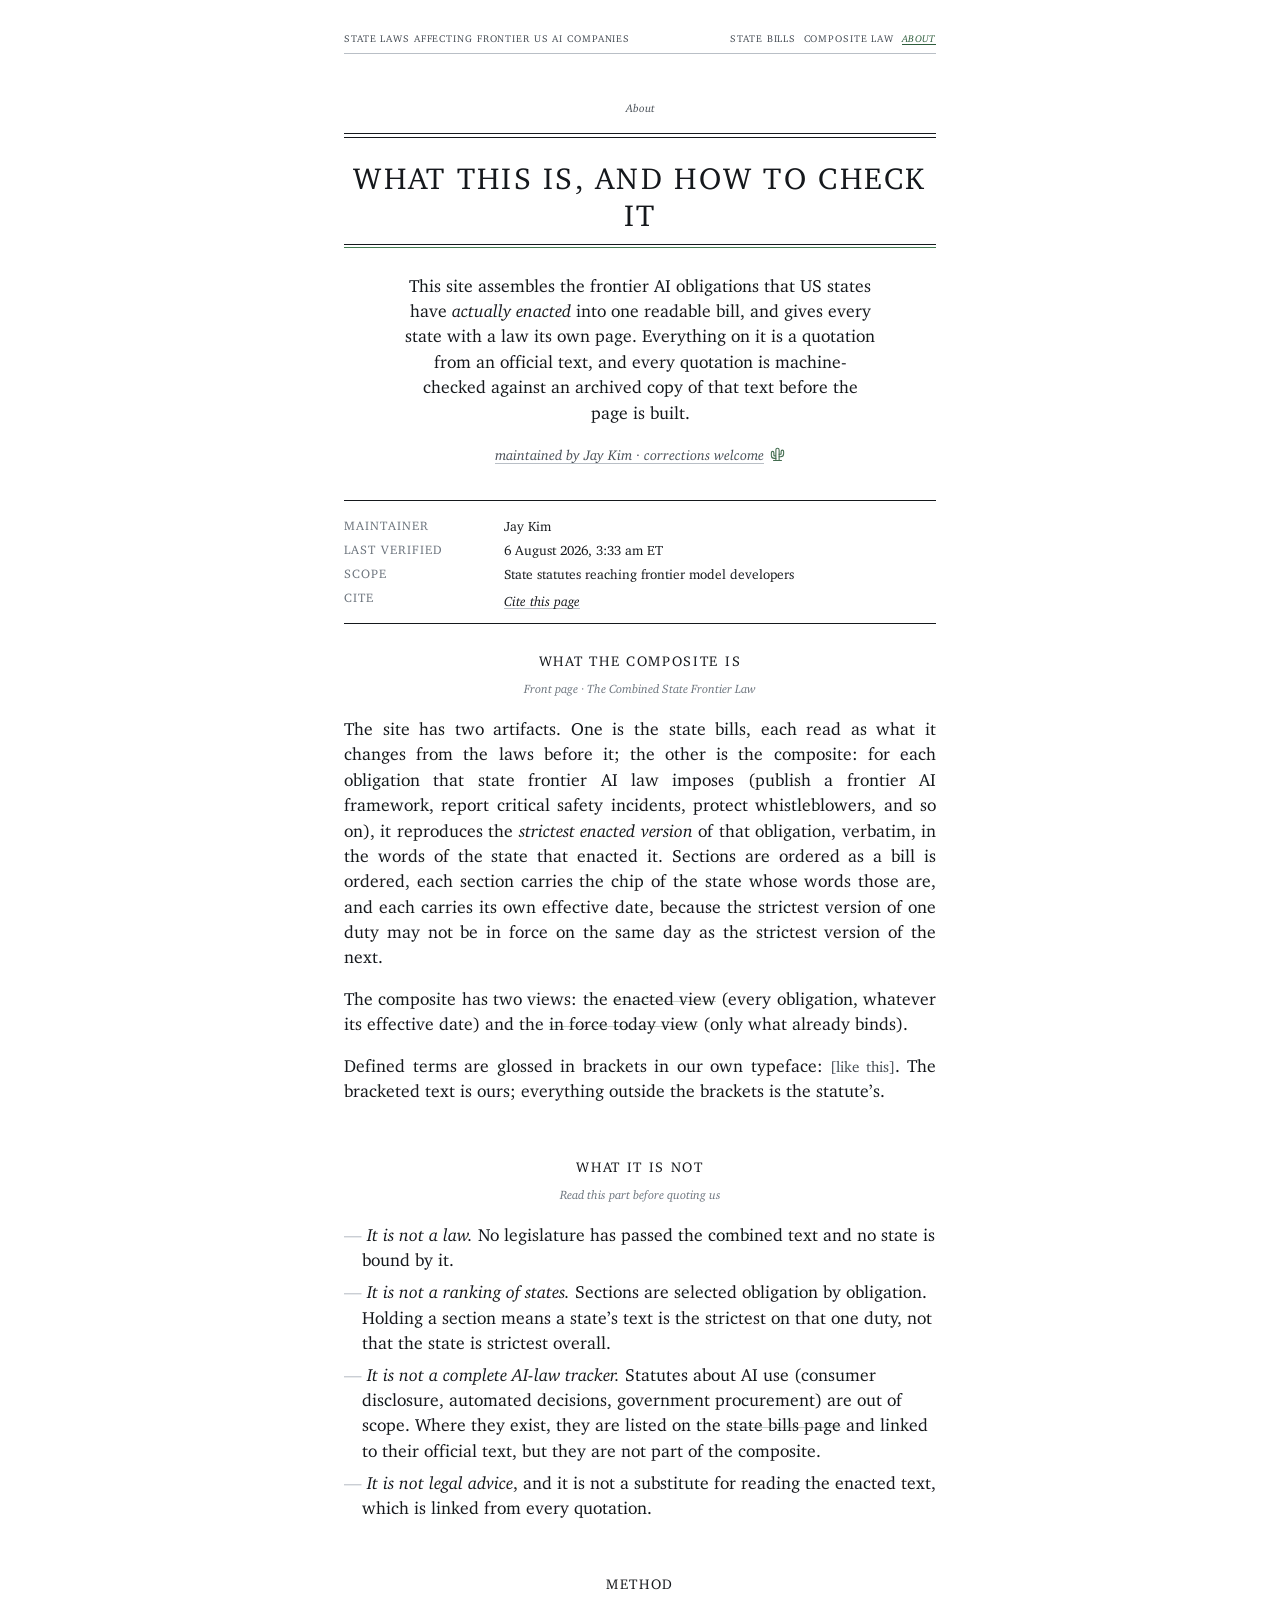
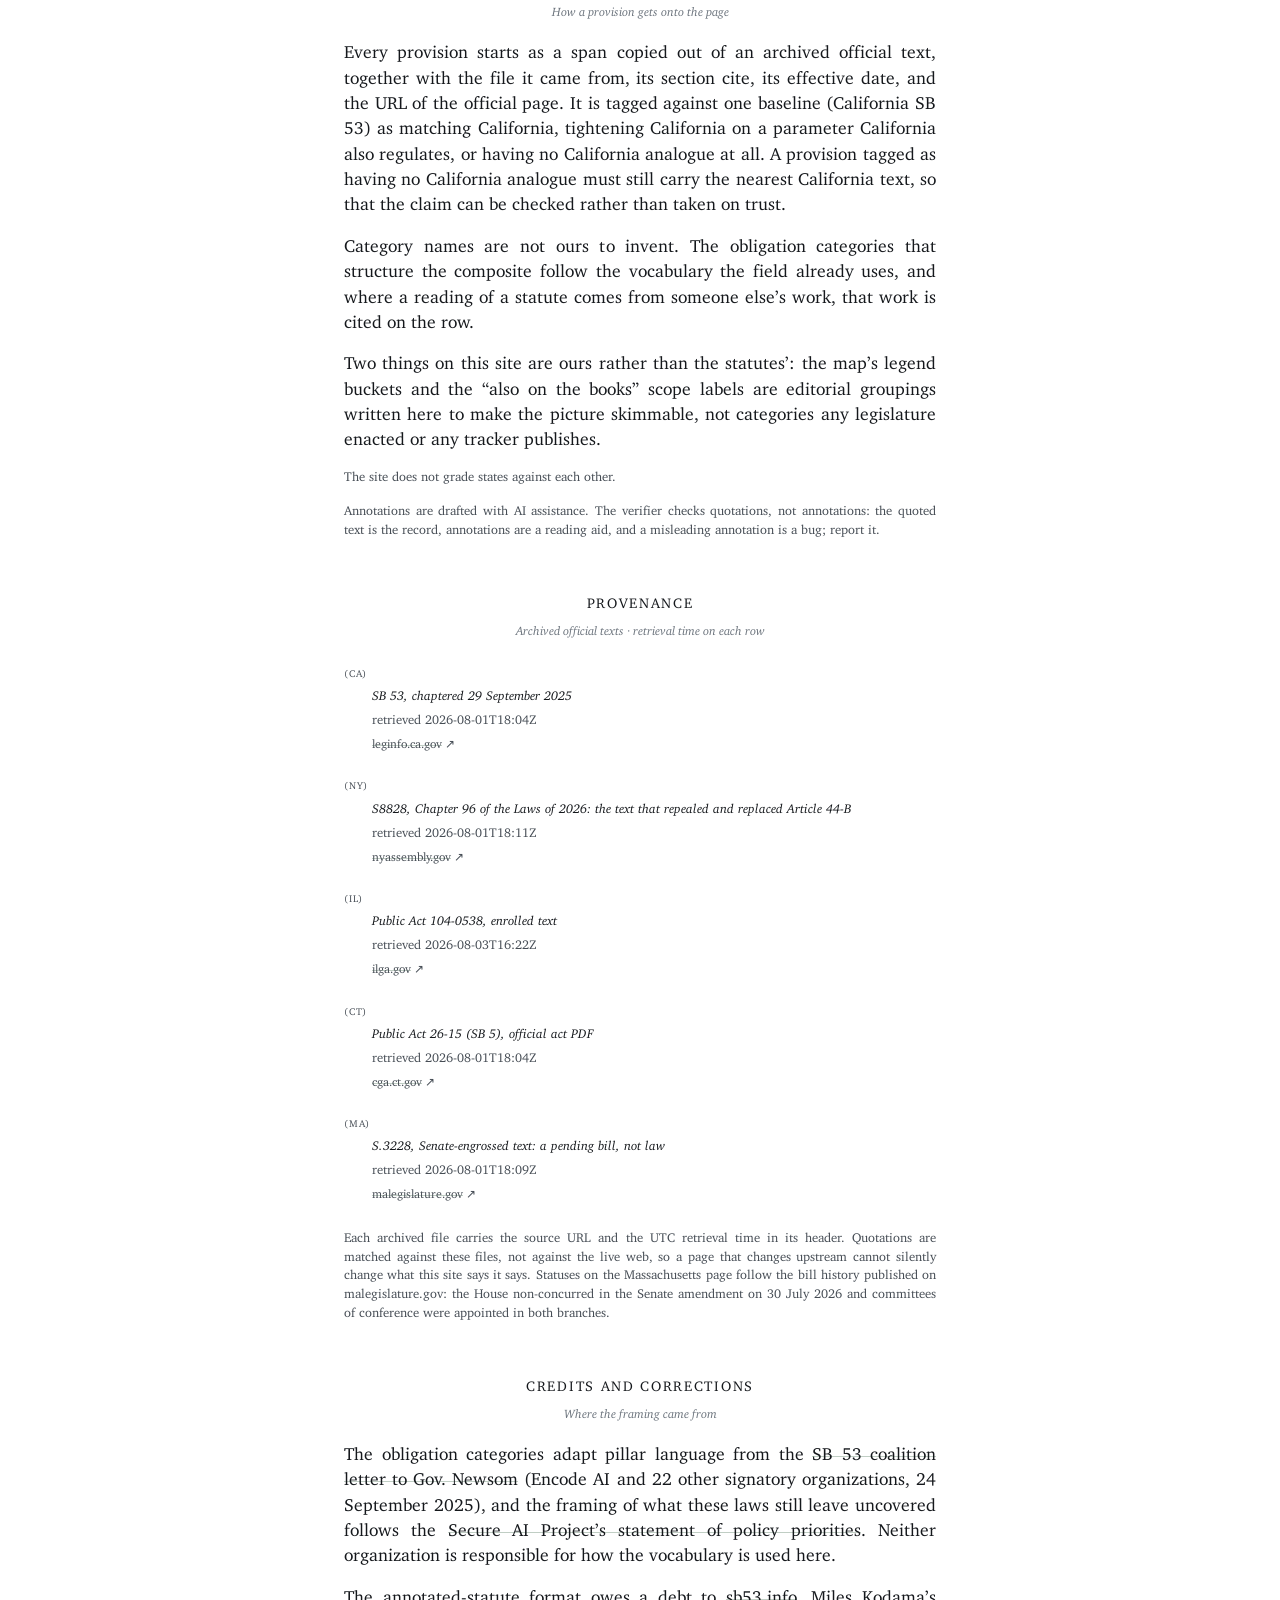
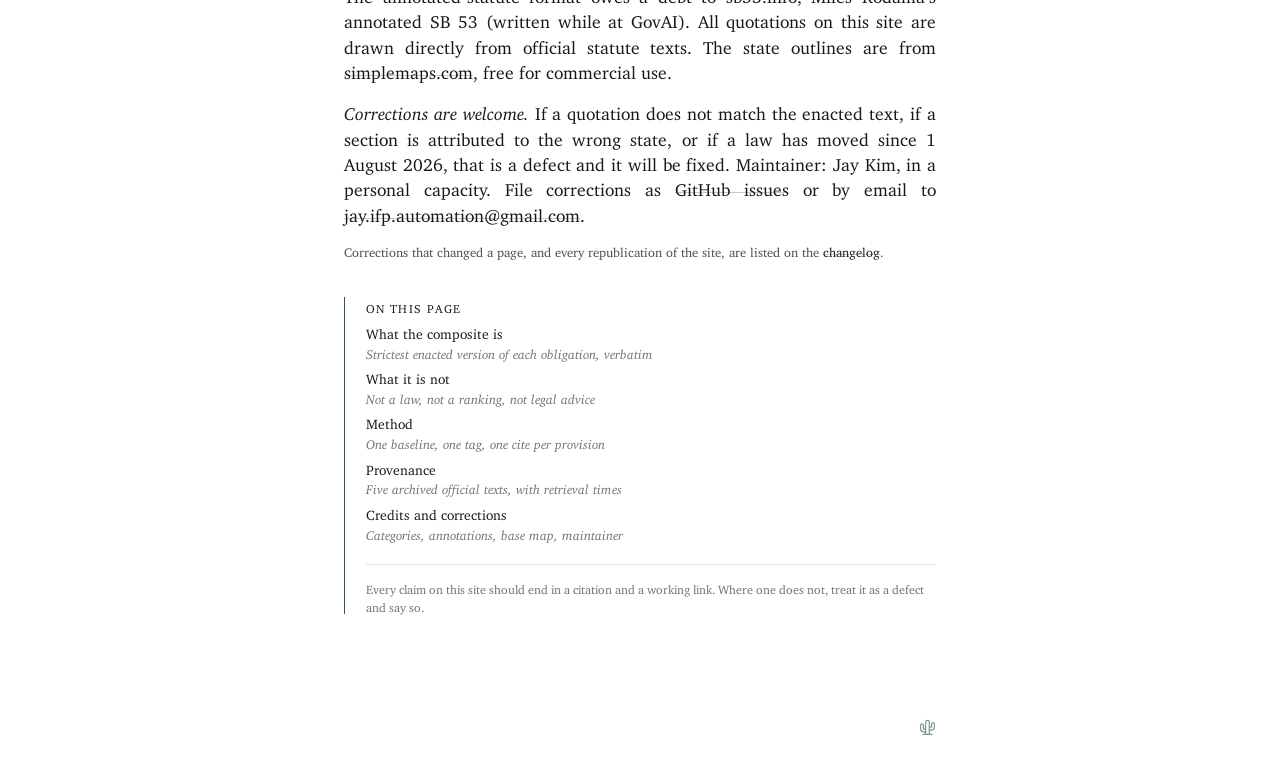
==== commit 0f2a1604: "publish: one-way sync from lawmap/v2/site/ (2026-08-06 16:15 EDT)" ====
--- a/about.html
+++ b/about.html
@@ -58,7 +58,17 @@
   </dl>
 </div>
 
-<div class="board">
+<!-- ADDENDUM O2 (Jay, 2026-08-06 16:05 ET: "the text goes way too far to the
+     side... more space off to the side like the other pages"). This wrapper was
+     .board, the 62rem PLATE band the front page's map and landscape table break
+     out to, so About's paragraphs ran ~400px wider than the masthead directly
+     above them and past every other page's measure. It is .page now — the class
+     site.css has documented as About's own prose band since the restyle, sitting
+     at min(var(--measure), 100% - 3rem), the same band .chrome and .mast already
+     resolve to on this page and the same measure the composite sets its statutory
+     column at. No new vocabulary, no new rule, no word changed: the only edit is
+     which existing band the column belongs to. Pinned by test_idiom's G9. -->
+<div class="page">
   <div>
 
     <div class="block" id="is">
